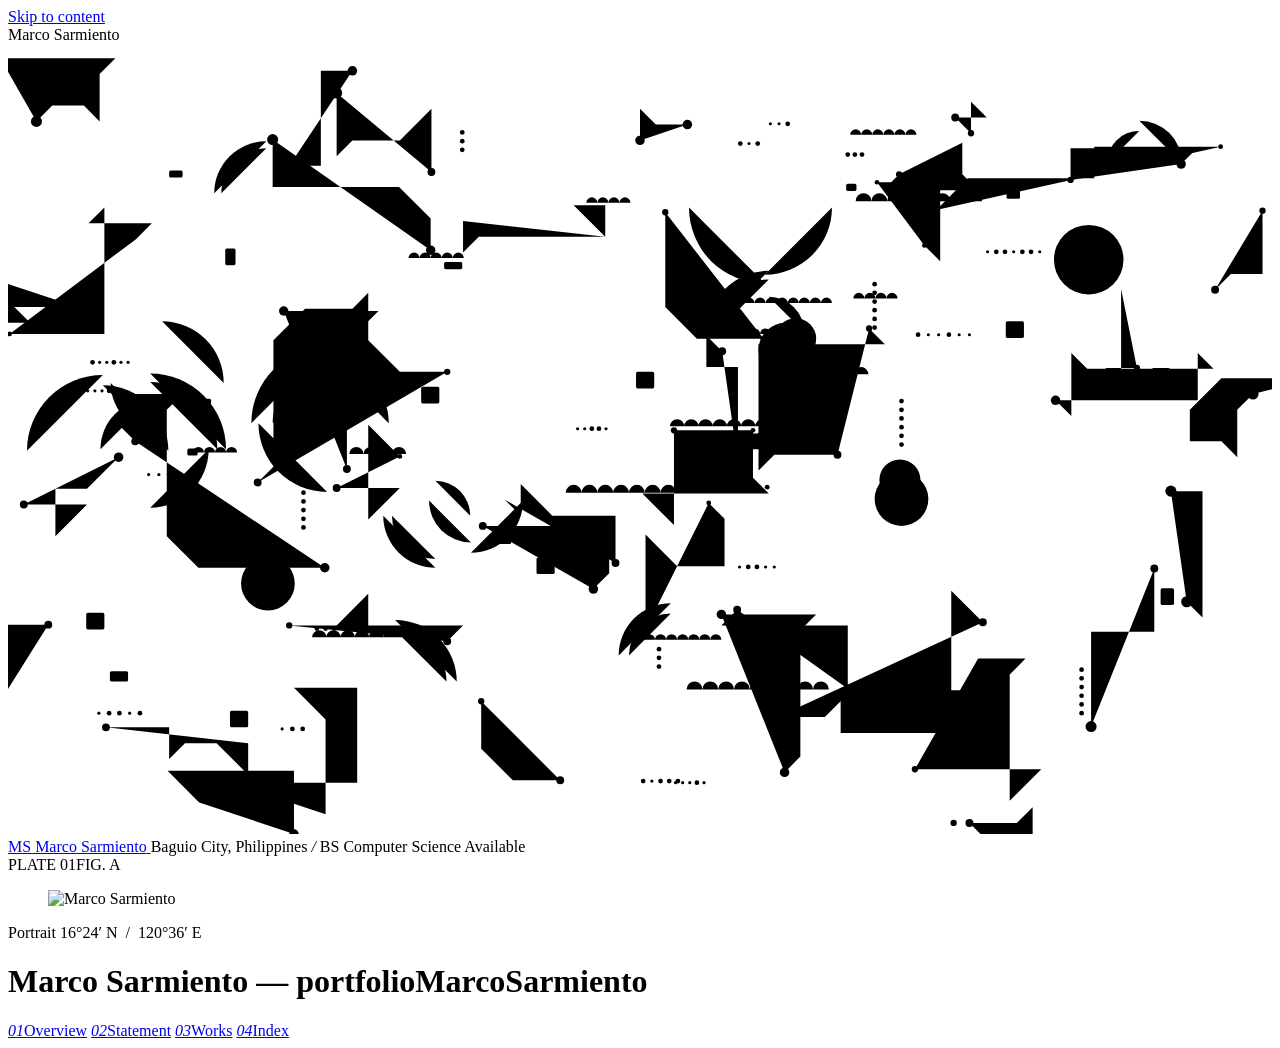
==== index.html @ cab6c567 "Add files via upload" ====
<!doctype html>
<html lang="en" class="no-js">
<head>
  <meta charset="utf-8">
  <meta name="viewport" content="width=device-width, initial-scale=1">
  <meta name="theme-color" content="#07080a">
  <meta name="description" content="Marco Sarmiento — first-year BS Computer Science student at the University of the Cordilleras, Baguio City, Philippines.">
  <title>Marco Sarmiento</title>
  <link rel="icon" href="images/mark.webp" type="image/webp">
  <link rel="preconnect" href="https://fonts.googleapis.com">
  <link rel="preconnect" href="https://fonts.gstatic.com" crossorigin>
  <link href="https://fonts.googleapis.com/css2?family=Archivo:wght@400;500;600;700&family=JetBrains+Mono:wght@400;500&display=swap" rel="stylesheet">
  <link rel="stylesheet" href="css/style.css">
  <script src="js/main.js" defer></script>
</head>
<body>
  <a class="skip" href="#main">Skip to content</a>
  <div class="curtain" aria-hidden="true"><span>Marco Sarmiento</span></div>
  <div class="board" aria-hidden="true">
    <div class="board-layer">
<svg class="board-svg" viewBox="0 0 1600 1000" preserveAspectRatio="xMidYMid slice" aria-hidden="true" focusable="false"><g class="b-far"><path class="t o3" style="--i:1" pathLength="1000" d="M88 333L8 333L-12 353L-12 313L28 353L-32 353L-32 293"/><path class="t o3" style="--i:4" pathLength="1000" d="M161 503L141 483L141 443L221 443L201 463L201 623L241 663L401 663"/><path class="t o2" style="--i:7" pathLength="1000" d="M436 34L396 34L396 154L356 154"/><path class="t o2" style="--i:10" pathLength="1000" d="M242 960L202 920L362 920L362 1000"/><path class="t o2" style="--i:12" pathLength="1000" d="M536 162L536 82L496 122L436 122L416 142L416 62"/><path class="t o3" style="--i:15" pathLength="1000" d="M629 577L649 597L649 557L689 597L769 597L769 657"/><path class="t o2" style="--i:17" pathLength="1000" d="M756 244L716 204L756 204L756 244L596 244L576 264L576 224"/><path class="t o2" style="--i:18" pathLength="1000" d="M972 393L952 373L872 373L832 333L832 213"/><path class="t o3" style="--i:21" pathLength="1000" d="M969 473L969 513L929 513"/><path class="t o3" style="--i:24" pathLength="1000" d="M1175 210L1215 170L1375 170L1375 130L1535 130"/><path class="t o2" style="--i:27" pathLength="1000" d="M1234 732L1194 692L1194 852L1214 872L1054 872L1054 832L1034 852L974 852"/><path class="t o3" style="--i:30" pathLength="1000" d="M1217 986L1257 1026L1297 1026L1297 966L1277 986L1197 986"/><path class="t o2" style="--i:33" pathLength="1000" d="M1409 310L1409 430L1389 410L1429 410"/><path class="t o2" style="--i:35" pathLength="1000" d="M1492 706L1512 726L1512 566L1472 566"/><path class="t o1" style="--i:38" pathLength="1000" d="M1264 276L1384 276"/><path class="t o1" style="--i:39" pathLength="1000" d="M1264 284L1384 284"/><path class="t o3" style="--i:40" pathLength="1000" d="M1264 292L1384 292"/><path class="t o2" style="--i:41" pathLength="1000" d="M1264 300L1384 300"/><path class="t o4" style="--i:42" pathLength="1000" d="M1264 308L1384 308"/><path class="t o1" style="--i:43" pathLength="1000" d="M1264 316L1384 316"/><path class="t o2" style="--i:44" pathLength="1000" d="M827 661L947 661"/><path class="t o2" style="--i:45" pathLength="1000" d="M827 668L947 668"/><path class="t o2" style="--i:46" pathLength="1000" d="M827 675L947 675"/><path class="t o1" style="--i:47" pathLength="1000" d="M827 682L947 682"/><path class="t o2" style="--i:48" pathLength="1000" d="M827 689L947 689"/><path class="t o1" style="--i:49" pathLength="1000" d="M314 620L434 620"/><path class="t o3" style="--i:50" pathLength="1000" d="M314 627L434 627"/><path class="t o1" style="--i:51" pathLength="1000" d="M314 634L434 634"/><path class="t o2" style="--i:52" pathLength="1000" d="M314 641L434 641"/><path class="t o3" style="--i:53" pathLength="1000" d="M314 648L434 648"/><path class="t o1" style="--i:54" pathLength="1000" d="M314 655L434 655"/><path class="t o1" style="--i:55" pathLength="1000" d="M513 117L513 357"/><path class="t o3" style="--i:56" pathLength="1000" d="M519 117L519 357"/><path class="t o2" style="--i:57" pathLength="1000" d="M525 117L525 357"/><path class="t o3" style="--i:58" pathLength="1000" d="M531 117L531 357"/><path class="t o3" style="--i:59" pathLength="1000" d="M537 117L537 357"/><path class="t o3" style="--i:60" pathLength="1000" d="M1324 370L1404 370"/><path class="t o1" style="--i:61" pathLength="1000" d="M1324 377L1404 377"/><path class="t o3" style="--i:62" pathLength="1000" d="M1324 384L1404 384"/><path class="t o3" style="--i:63" pathLength="1000" d="M1324 391L1404 391"/><path class="t o3" style="--i:64" pathLength="1000" d="M939 184L939 264"/><path class="t o3" style="--i:65" pathLength="1000" d="M947 184L947 264"/><path class="t o1" style="--i:66" pathLength="1000" d="M955 184L955 264"/><path class="t o1" style="--i:67" pathLength="1000" d="M963 184L963 264"/><path class="t o4" style="--i:68" pathLength="1000" d="M1313 666L1433 666"/><path class="t o4" style="--i:69" pathLength="1000" d="M1313 672L1433 672"/><path class="t o1" style="--i:70" pathLength="1000" d="M1313 678L1433 678"/><path class="t o4" style="--i:71" pathLength="1000" d="M1313 684L1433 684"/><path class="t o2" style="--i:72" pathLength="1000" d="M706 568a10 10 0 0 1 20 0M726 568a10 10 0 0 1 20 0M746 568a10 10 0 0 1 20 0M766 568a10 10 0 0 1 20 0M786 568a10 10 0 0 1 20 0M806 568a10 10 0 0 1 20 0M826 568a10 10 0 0 1 20 0M846 568a10 10 0 0 1 20 0"/><path class="t o4" style="--i:73" pathLength="1000" d="M1073 199a10 10 0 0 1 20 0M1093 199a10 10 0 0 1 20 0M1113 199a10 10 0 0 1 20 0M1133 199a10 10 0 0 1 20 0M1153 199a10 10 0 0 1 20 0M1173 199a10 10 0 0 1 20 0M1193 199a10 10 0 0 1 20 0M1213 199a10 10 0 0 1 20 0"/><path class="t o3" style="--i:74" pathLength="1000" d="M1066 115a7 7 0 0 1 14 0M1080 115a7 7 0 0 1 14 0M1094 115a7 7 0 0 1 14 0M1108 115a7 7 0 0 1 14 0M1122 115a7 7 0 0 1 14 0M1136 115a7 7 0 0 1 14 0"/><path class="t o4" style="--i:75" pathLength="1000" d="M1070 322a7 7 0 0 1 14 0M1084 322a7 7 0 0 1 14 0M1098 322a7 7 0 0 1 14 0M1112 322a7 7 0 0 1 14 0"/><path class="t o2" style="--i:76" pathLength="1000" d="M507 271a7 7 0 0 1 14 0M521 271a7 7 0 0 1 14 0M535 271a7 7 0 0 1 14 0M549 271a7 7 0 0 1 14 0M563 271a7 7 0 0 1 14 0"/><path class="t o3" style="--i:77" pathLength="1000" d="M24 515A96 96 0 0 1 120 419"/><path class="t o4" style="--i:78" pathLength="1000" d="M203 515A83 83 0 0 0 120 432"/><path class="t o3" style="--i:79" pathLength="1000" d="M652 578A66 66 0 0 1 586 644"/><path class="t o3" style="--i:80" pathLength="1000" d="M533 578A53 53 0 0 0 586 631"/><path class="t o2" style="--i:81" pathLength="1000" d="M273 429A78 78 0 0 0 195 351"/><path class="t o1" style="--i:82" pathLength="1000" d="M130 429A65 65 0 0 0 195 494"/><path class="t o3" style="--i:83" pathLength="1000" d="M568 807A78 78 0 0 0 490 729"/><path class="t o2" style="--i:84" pathLength="1000" d="M555 807A65 65 0 0 0 490 742"/><rect class="p o2" style="--i:85" x="204" y="160" width="17" height="9" rx="2"/><rect class="p o2" style="--i:86" x="129" y="794" width="23" height="13" rx="2"/><rect class="p o4" style="--i:87" x="281" y="844" width="23" height="21" rx="2"/><rect class="p o3" style="--i:88" x="1448" y="410" width="23" height="13" rx="2"/><rect class="p o3" style="--i:89" x="552" y="276" width="23" height="9" rx="2"/><rect class="p o3" style="--i:90" x="240" y="449" width="17" height="13" rx="2"/><rect class="p o2" style="--i:91" x="227" y="512" width="13" height="9" rx="2"/><circle class="dt o2" style="--i:2" cx="88" cy="333" r="4"/><circle class="dt o4" style="--i:3" cx="-32" cy="293" r="4"/><circle class="v o2" style="--i:5" cx="161" cy="503" r="5"/><circle class="v o2" style="--i:6" cx="401" cy="663" r="6"/><circle class="v o4" style="--i:8" cx="436" cy="34" r="6"/><circle class="dt o3" style="--i:9" cx="356" cy="154" r="3"/><circle class="v o4" style="--i:11" cx="362" cy="1000" r="6"/><circle class="v o3" style="--i:13" cx="536" cy="162" r="5"/><circle class="v o4" style="--i:14" cx="416" cy="62" r="7"/><circle class="v o4" style="--i:16" cx="769" cy="657" r="5"/><circle class="v o4" style="--i:19" cx="972" cy="393" r="7"/><circle class="dt o3" style="--i:20" cx="832" cy="213" r="4"/><circle class="v o2" style="--i:22" cx="969" cy="473" r="5"/><circle class="v o3" style="--i:23" cx="929" cy="513" r="6"/><circle class="dt o4" style="--i:25" cx="1175" cy="210" r="3"/><circle class="dt o4" style="--i:26" cx="1535" cy="130" r="3"/><circle class="v o4" style="--i:28" cx="1234" cy="732" r="5"/><circle class="v o4" style="--i:29" cx="974" cy="852" r="5"/><circle class="v o4" style="--i:31" cx="1217" cy="986" r="5"/><circle class="dt o3" style="--i:32" cx="1197" cy="986" r="4"/><circle class="dt o3" style="--i:34" cx="1429" cy="410" r="4"/><circle class="v o2" style="--i:36" cx="1492" cy="706" r="7"/><circle class="v o4" style="--i:37" cx="1472" cy="566" r="7"/><circle class="v o3" style="--i:92" cx="329" cy="683" r="34"/><circle class="v o4" style="--i:94" cx="1368" cy="273" r="44"/><circle class="dt o4" style="--i:96" cx="721" cy="487" r="2"/><circle class="dt o4" style="--i:97" cx="730" cy="487" r="2"/><circle class="dt o4" style="--i:98" cx="739" cy="487" r="3"/><circle class="dt o2" style="--i:99" cx="748" cy="487" r="3"/><circle class="dt o2" style="--i:100" cx="757" cy="487" r="2"/><circle class="dt o1" style="--i:101" cx="1152" cy="368" r="3"/><circle class="dt o4" style="--i:102" cx="1165" cy="368" r="2"/><circle class="dt o3" style="--i:103" cx="1178" cy="368" r="2"/><circle class="dt o2" style="--i:104" cx="1191" cy="368" r="3"/><circle class="dt o4" style="--i:105" cx="1204" cy="368" r="2"/><circle class="dt o2" style="--i:106" cx="1217" cy="368" r="2"/><circle class="dt o2" style="--i:107" cx="845" cy="935" r="2"/><circle class="dt o2" style="--i:108" cx="854" cy="935" r="2"/><circle class="dt o2" style="--i:109" cx="863" cy="935" r="2"/><circle class="dt o2" style="--i:110" cx="872" cy="935" r="3"/><circle class="dt o1" style="--i:111" cx="881" cy="935" r="2"/><circle class="dt o4" style="--i:112" cx="391" cy="740" r="3"/><circle class="dt o1" style="--i:113" cx="402" cy="740" r="3"/><circle class="dt o4" style="--i:114" cx="413" cy="740" r="3"/><circle class="dt o2" style="--i:115" cx="424" cy="740" r="2"/><circle class="dt o2" style="--i:116" cx="435" cy="740" r="3"/><circle class="dt o1" style="--i:117" cx="926" cy="662" r="2"/><circle class="dt o4" style="--i:118" cx="937" cy="662" r="3"/><circle class="dt o4" style="--i:119" cx="948" cy="662" r="3"/><circle class="dt o4" style="--i:120" cx="959" cy="662" r="2"/><circle class="dt o3" style="--i:121" cx="970" cy="662" r="2"/><circle class="dt o2" style="--i:122" cx="927" cy="126" r="3"/><circle class="dt o2" style="--i:123" cx="938" cy="126" r="2"/><circle class="dt o1" style="--i:124" cx="949" cy="126" r="3"/><circle class="dt o3" style="--i:125" cx="1131" cy="452" r="3"/><circle class="dt o3" style="--i:126" cx="1131" cy="463" r="3"/><circle class="dt o3" style="--i:127" cx="1131" cy="474" r="3"/><circle class="dt o3" style="--i:128" cx="1131" cy="485" r="3"/><circle class="dt o3" style="--i:129" cx="1131" cy="496" r="3"/><circle class="dt o3" style="--i:130" cx="1131" cy="507" r="3"/><circle class="dt o3" style="--i:131" cx="1359" cy="792" r="3"/><circle class="dt o3" style="--i:132" cx="1359" cy="803" r="3"/><circle class="dt o3" style="--i:133" cx="1359" cy="814" r="3"/><circle class="dt o3" style="--i:134" cx="1359" cy="825" r="3"/><circle class="dt o3" style="--i:135" cx="1359" cy="836" r="3"/><circle class="dt o3" style="--i:136" cx="1359" cy="847" r="3"/></g><g class="b-near"><path class="t o4" style="--i:1" pathLength="1000" d="M36 98L56 78L96 78L116 98L116 38L136 18L-24 18L-44 -2L-44 -42"/><path class="t o3" style="--i:4" pathLength="1000" d="M162 247L182 227L102 227L122 207L122 367L2 367"/><path class="t o4" style="--i:6" pathLength="1000" d="M140 523L100 563L60 563L60 623L100 583L20 583"/><path class="t o3" style="--i:9" pathLength="1000" d="M51 735L-9 735L-49 775L-49 895"/><path class="t o1" style="--i:12" pathLength="1000" d="M124 865L204 865L204 905L224 885L264 885L304 925L304 885"/><path class="t o2" style="--i:17" pathLength="1000" d="M316 555L336 535L336 375L376 335L436 335L456 315L456 375L496 415L556 415"/><path class="t o2" style="--i:20" pathLength="1000" d="M335 633L315 653L315 613L235 613"/><path class="t o3" style="--i:23" pathLength="1000" d="M402 975L402 855L362 815L442 815L442 935L282 935"/><path class="t o3" style="--i:34" pathLength="1000" d="M599 832L599 892L639 932L699 932"/><path class="t o4" style="--i:37" pathLength="1000" d="M860 102L820 102L800 82L800 122"/><path class="t o3" style="--i:40" pathLength="1000" d="M904 389L884 369L884 409L924 409L924 529"/><path class="t o1" style="--i:43" pathLength="1000" d="M887 581L907 601L907 661L847 661L807 621L807 741"/><path class="t o1" style="--i:46" pathLength="1000" d="M741 690L761 670L761 610L601 610"/><path class="t o2" style="--i:49" pathLength="1000" d="M1128 165L1108 185L1228 185L1208 165L1208 125"/><path class="t o3" style="--i:51" pathLength="1000" d="M1090 360L1110 380L950 380L950 540L970 520L1050 520"/><path class="t o2" style="--i:54" pathLength="1000" d="M943 489L943 549L963 569L803 569L843 609L843 489"/><path class="t o2" style="--i:57" pathLength="1000" d="M923 716L903 736L1063 736L1063 816"/><path class="t o3" style="--i:60" pathLength="1000" d="M983 922L1003 902L1003 742L1023 722L903 722"/><path class="t o3" style="--i:63" pathLength="1000" d="M1219 113L1219 73L1239 93L1199 93"/><path class="t o2" style="--i:69" pathLength="1000" d="M1326 451L1346 471L1346 391L1366 411L1526 411L1506 391L1506 451L1546 451"/><path class="t o3" style="--i:72" pathLength="1000" d="M1228 778L1288 778L1268 798L1268 958L1308 918L1148 918"/><path class="t o3" style="--i:74" pathLength="1000" d="M1225 858L1225 818L1165 818"/><path class="t o1" style="--i:77" pathLength="1000" d="M1485 152L1505 132L1345 132L1345 172"/><path class="t o3" style="--i:80" pathLength="1000" d="M1528 311L1548 291L1588 291L1588 211"/><path class="t o2" style="--i:83" pathLength="1000" d="M1576 443L1556 463L1556 523L1536 503L1496 503L1496 463L1536 423L1656 423"/><path class="t o2" style="--i:90" pathLength="1000" d="M237 142L477 142"/><path class="t o2" style="--i:91" pathLength="1000" d="M237 148L477 148"/><path class="t o4" style="--i:92" pathLength="1000" d="M794 172L794 252"/><path class="t o4" style="--i:93" pathLength="1000" d="M801 172L801 252"/><path class="t o1" style="--i:94" pathLength="1000" d="M808 172L808 252"/><path class="t o1" style="--i:95" pathLength="1000" d="M815 172L815 252"/><path class="t o3" style="--i:96" pathLength="1000" d="M822 172L822 252"/><path class="t o2" style="--i:97" pathLength="1000" d="M684 424L684 604"/><path class="t o2" style="--i:98" pathLength="1000" d="M692 424L692 604"/><path class="t o2" style="--i:99" pathLength="1000" d="M700 424L700 604"/><path class="t o1" style="--i:100" pathLength="1000" d="M351 617L431 617"/><path class="t o3" style="--i:102" pathLength="1000" d="M351 629L431 629"/><path class="t o4" style="--i:103" pathLength="1000" d="M550 250L730 250"/><path class="t o1" style="--i:104" pathLength="1000" d="M550 258L730 258"/><path class="t o2" style="--i:107" pathLength="1000" d="M550 282L730 282"/><path class="t o3" style="--i:108" pathLength="1000" d="M550 290L730 290"/><path class="t o1" style="--i:111" pathLength="1000" d="M1130 569L1130 809"/><path class="t o4" style="--i:112" pathLength="1000" d="M1136 569L1136 809"/><path class="t o1" style="--i:113" pathLength="1000" d="M1142 569L1142 809"/><path class="t o4" style="--i:115" pathLength="1000" d="M1152 135L1152 315"/><path class="t o3" style="--i:116" pathLength="1000" d="M1159 135L1159 315"/><path class="t o3" style="--i:118" pathLength="1000" d="M1173 135L1173 315"/><path class="t o4" style="--i:120" pathLength="1000" d="M1187 135L1187 315"/><path class="t o4" style="--i:121" pathLength="1000" d="M985 107L1065 107"/><path class="t o1" style="--i:122" pathLength="1000" d="M985 114L1065 114"/><path class="t o1" style="--i:123" pathLength="1000" d="M985 121L1065 121"/><path class="t o1" style="--i:124" pathLength="1000" d="M103 764L223 764"/><path class="t o2" style="--i:125" pathLength="1000" d="M103 770L223 770"/><path class="t o3" style="--i:128" pathLength="1000" d="M103 788L223 788"/><path class="t o4" style="--i:129" pathLength="1000" d="M103 794L223 794"/><path class="t o2" style="--i:130" pathLength="1000" d="M600 599L600 839"/><path class="t o4" style="--i:132" pathLength="1000" d="M616 599L616 839"/><path class="t o1" style="--i:133" pathLength="1000" d="M1111 559L1111 739"/><path class="t o3" style="--i:134" pathLength="1000" d="M1119 559L1119 739"/><path class="t o3" style="--i:135" pathLength="1000" d="M1127 559L1127 739"/><path class="t o1" style="--i:136" pathLength="1000" d="M1135 559L1135 739"/><path class="t o3" style="--i:137" pathLength="1000" d="M1143 559L1143 739"/><path class="t o4" style="--i:139" pathLength="1000" d="M122 797L122 977"/><path class="t o2" style="--i:140" pathLength="1000" d="M129 797L129 977"/><path class="t o1" style="--i:141" pathLength="1000" d="M136 797L136 977"/><path class="t o1" style="--i:142" pathLength="1000" d="M534 702L774 702"/><path class="t o2" style="--i:143" pathLength="1000" d="M534 708L774 708"/><path class="t o4" style="--i:145" pathLength="1000" d="M534 720L774 720"/><path class="t o2" style="--i:147" pathLength="1000" d="M234 517a7 7 0 0 1 14 0M248 517a7 7 0 0 1 14 0M262 517a7 7 0 0 1 14 0M276 517a7 7 0 0 1 14 0"/><path class="t o1" style="--i:148" pathLength="1000" d="M732 201a7 7 0 0 1 14 0M746 201a7 7 0 0 1 14 0M760 201a7 7 0 0 1 14 0M774 201a7 7 0 0 1 14 0"/><path class="t o1" style="--i:149" pathLength="1000" d="M963 418a9 9 0 0 1 18 0M981 418a9 9 0 0 1 18 0M999 418a9 9 0 0 1 18 0M1017 418a9 9 0 0 1 18 0M1035 418a9 9 0 0 1 18 0M1053 418a9 9 0 0 1 18 0M1071 418a9 9 0 0 1 18 0"/><path class="t o1" style="--i:150" pathLength="1000" d="M882 367a7 7 0 0 1 14 0M896 367a7 7 0 0 1 14 0M910 367a7 7 0 0 1 14 0M924 367a7 7 0 0 1 14 0M938 367a7 7 0 0 1 14 0M952 367a7 7 0 0 1 14 0"/><path class="t o1" style="--i:151" pathLength="1000" d="M385 751a9 9 0 0 1 18 0M403 751a9 9 0 0 1 18 0M421 751a9 9 0 0 1 18 0M439 751a9 9 0 0 1 18 0M457 751a9 9 0 0 1 18 0M475 751a9 9 0 0 1 18 0M493 751a9 9 0 0 1 18 0"/><path class="t o4" style="--i:152" pathLength="1000" d="M859 817a10 10 0 0 1 20 0M879 817a10 10 0 0 1 20 0M899 817a10 10 0 0 1 20 0M919 817a10 10 0 0 1 20 0M939 817a10 10 0 0 1 20 0M959 817a10 10 0 0 1 20 0M979 817a10 10 0 0 1 20 0M999 817a10 10 0 0 1 20 0M1019 817a10 10 0 0 1 20 0"/><path class="t o2" style="--i:153" pathLength="1000" d="M917 328a7 7 0 0 1 14 0M931 328a7 7 0 0 1 14 0M945 328a7 7 0 0 1 14 0M959 328a7 7 0 0 1 14 0M973 328a7 7 0 0 1 14 0M987 328a7 7 0 0 1 14 0M1001 328a7 7 0 0 1 14 0M1015 328a7 7 0 0 1 14 0M1029 328a7 7 0 0 1 14 0"/><path class="t o4" style="--i:154" pathLength="1000" d="M805 754a7 7 0 0 1 14 0M819 754a7 7 0 0 1 14 0M833 754a7 7 0 0 1 14 0M847 754a7 7 0 0 1 14 0M861 754a7 7 0 0 1 14 0M875 754a7 7 0 0 1 14 0M889 754a7 7 0 0 1 14 0"/><path class="t o3" style="--i:158" pathLength="1000" d="M885 365A78 78 0 0 1 963 287"/><path class="t o4" style="--i:160" pathLength="1000" d="M1019 365A56 56 0 0 1 963 421"/><path class="t o1" style="--i:161" pathLength="1000" d="M1008 365A45 45 0 0 0 963 320"/><path class="t o1" style="--i:162" pathLength="1000" d="M475 597A66 66 0 0 0 541 663"/><path class="t o4" style="--i:163" pathLength="1000" d="M486 597A55 55 0 0 0 541 652"/><path class="t o4" style="--i:165" pathLength="1000" d="M276 513A96 96 0 0 0 180 417"/><path class="t o4" style="--i:166" pathLength="1000" d="M265 513A85 85 0 0 0 180 428"/><path class="t o4" style="--i:168" pathLength="1000" d="M117 513A63 63 0 0 1 180 450"/><path class="t o3" style="--i:169" pathLength="1000" d="M261 189A66 66 0 0 1 327 123"/><path class="t o1" style="--i:170" pathLength="1000" d="M270 189A57 57 0 0 1 327 132"/><path class="t o1" style="--i:171" pathLength="1000" d="M1486 151A54 54 0 0 0 1432 97"/><path class="t o2" style="--i:173" pathLength="1000" d="M773 774A66 66 0 0 1 839 708"/><path class="t o1" style="--i:174" pathLength="1000" d="M786 774A53 53 0 0 1 839 721"/><path class="t o2" style="--i:175" pathLength="1000" d="M308 480A96 96 0 0 1 404 384"/><path class="t o4" style="--i:177" pathLength="1000" d="M482 480A78 78 0 0 0 404 402"/><path class="t o2" style="--i:178" pathLength="1000" d="M335 480A69 69 0 0 1 404 411"/><rect class="p o1" style="--i:179" x="523" y="434" width="23" height="21" rx="2"/><rect class="p o3" style="--i:180" x="1012" y="745" width="13" height="21" rx="2"/><rect class="p o3" style="--i:181" x="1459" y="689" width="17" height="21" rx="2"/><rect class="p o2" style="--i:182" x="1210" y="841" width="13" height="21" rx="2"/><rect class="p o1" style="--i:183" x="669" y="650" width="23" height="21" rx="2"/><rect class="p o2" style="--i:184" x="1264" y="175" width="17" height="21" rx="2"/><rect class="p o4" style="--i:185" x="620" y="620" width="17" height="13" rx="2"/><rect class="p o4" style="--i:186" x="940" y="493" width="23" height="13" rx="2"/><rect class="p o2" style="--i:187" x="795" y="415" width="23" height="21" rx="2"/><rect class="p o2" style="--i:188" x="1061" y="177" width="13" height="9" rx="2"/><rect class="p o4" style="--i:189" x="1263" y="351" width="23" height="21" rx="2"/><rect class="p o4" style="--i:190" x="275" y="259" width="13" height="21" rx="2"/><rect class="p o3" style="--i:191" x="99" y="720" width="23" height="21" rx="2"/><rect class="p o2" style="--i:192" x="907" y="525" width="13" height="13" rx="2"/><circle class="v o4" style="--i:3" cx="-44" cy="-42" r="5"/><circle class="dt o3" style="--i:5" cx="2" cy="367" r="3"/><circle class="v o4" style="--i:7" cx="140" cy="523" r="6"/><circle class="v o2" style="--i:8" cx="20" cy="583" r="5"/><circle class="v o4" style="--i:13" cx="124" cy="865" r="5"/><circle class="v o4" style="--i:16" cx="429" cy="538" r="5"/><circle class="v o4" style="--i:18" cx="316" cy="555" r="5"/><circle class="dt o3" style="--i:19" cx="556" cy="415" r="4"/><circle class="dt o4" style="--i:21" cx="335" cy="633" r="4"/><circle class="v o3" style="--i:22" cx="235" cy="613" r="5"/><circle class="v o4" style="--i:24" cx="282" cy="935" r="5"/><circle class="v o4" style="--i:26" cx="535" cy="261" r="6"/><circle class="v o2" style="--i:27" cx="335" cy="121" r="7"/><circle class="dt o4" style="--i:29" cx="496" cy="522" r="3"/><circle class="v o4" style="--i:30" cx="416" cy="562" r="5"/><circle class="v o4" style="--i:32" cx="556" cy="756" r="5"/><circle class="dt o4" style="--i:33" cx="356" cy="736" r="4"/><circle class="dt o4" style="--i:35" cx="599" cy="832" r="4"/><circle class="v o2" style="--i:36" cx="699" cy="932" r="5"/><circle class="v o4" style="--i:38" cx="860" cy="102" r="6"/><circle class="v o3" style="--i:39" cx="800" cy="122" r="6"/><circle class="v o4" style="--i:41" cx="904" cy="389" r="5"/><circle class="v o4" style="--i:42" cx="924" cy="529" r="7"/><circle class="dt o4" style="--i:44" cx="887" cy="581" r="3"/><circle class="v o4" style="--i:45" cx="807" cy="741" r="6"/><circle class="v o2" style="--i:47" cx="741" cy="690" r="6"/><circle class="v o3" style="--i:48" cx="601" cy="610" r="5"/><circle class="dt o4" style="--i:50" cx="1128" cy="165" r="4"/><circle class="dt o2" style="--i:52" cx="1090" cy="360" r="4"/><circle class="v o4" style="--i:53" cx="1050" cy="520" r="5"/><circle class="dt o2" style="--i:55" cx="943" cy="489" r="3"/><circle class="dt o2" style="--i:56" cx="843" cy="489" r="4"/><circle class="v o3" style="--i:58" cx="923" cy="716" r="5"/><circle class="v o3" style="--i:59" cx="1063" cy="816" r="5"/><circle class="v o4" style="--i:61" cx="983" cy="922" r="6"/><circle class="v o4" style="--i:62" cx="903" cy="722" r="6"/><circle class="dt o4" style="--i:64" cx="1219" cy="113" r="4"/><circle class="v o4" style="--i:65" cx="1199" cy="93" r="5"/><circle class="dt o4" style="--i:67" cx="1160" cy="255" r="3"/><circle class="dt o1" style="--i:68" cx="1100" cy="175" r="3"/><circle class="v o4" style="--i:70" cx="1326" cy="451" r="6"/><circle class="v o3" style="--i:71" cx="1546" cy="451" r="7"/><circle class="dt o2" style="--i:73" cx="1148" cy="918" r="4"/><circle class="v o4" style="--i:78" cx="1485" cy="152" r="6"/><circle class="dt o4" style="--i:79" cx="1345" cy="172" r="4"/><circle class="v o4" style="--i:81" cx="1528" cy="311" r="5"/><circle class="dt o4" style="--i:82" cx="1588" cy="211" r="4"/><circle class="v o2" style="--i:84" cx="1576" cy="443" r="7"/><circle class="v o2" style="--i:85" cx="1656" cy="423" r="6"/><circle class="v o4" style="--i:87" cx="1451" cy="664" r="5"/><circle class="v o3" style="--i:88" cx="1371" cy="864" r="7"/><circle class="v o3" style="--i:193" cx="984" cy="387" r="34"/><circle class="v o4" style="--i:195" cx="997" cy="373" r="26"/><circle class="v o4" style="--i:197" cx="1129" cy="552" r="26"/><circle class="v o3" style="--i:199" cx="1131" cy="576" r="34"/><circle class="dt o3" style="--i:201" cx="347" cy="867" r="2"/><circle class="dt o1" style="--i:202" cx="360" cy="867" r="3"/><circle class="dt o1" style="--i:203" cx="373" cy="867" r="3"/><circle class="dt o3" style="--i:204" cx="74" cy="439" r="2"/><circle class="dt o4" style="--i:205" cx="83" cy="439" r="3"/><circle class="dt o1" style="--i:206" cx="92" cy="439" r="2"/><circle class="dt o1" style="--i:207" cx="101" cy="439" r="2"/><circle class="dt o3" style="--i:208" cx="110" cy="439" r="2"/><circle class="dt o4" style="--i:209" cx="119" cy="439" r="2"/><circle class="dt o2" style="--i:210" cx="128" cy="439" r="3"/><circle class="dt o1" style="--i:211" cx="1240" cy="263" r="2"/><circle class="dt o2" style="--i:212" cx="1251" cy="263" r="3"/><circle class="dt o2" style="--i:213" cx="1262" cy="263" r="3"/><circle class="dt o3" style="--i:214" cx="1273" cy="263" r="2"/><circle class="dt o3" style="--i:215" cx="1284" cy="263" r="3"/><circle class="dt o2" style="--i:216" cx="1295" cy="263" r="3"/><circle class="dt o1" style="--i:217" cx="1306" cy="263" r="2"/><circle class="dt o1" style="--i:218" cx="977" cy="439" r="2"/><circle class="dt o2" style="--i:219" cx="990" cy="439" r="3"/><circle class="dt o3" style="--i:220" cx="1003" cy="439" r="2"/><circle class="dt o2" style="--i:221" cx="107" cy="403" r="3"/><circle class="dt o3" style="--i:222" cx="116" cy="403" r="2"/><circle class="dt o3" style="--i:223" cx="125" cy="403" r="2"/><circle class="dt o4" style="--i:224" cx="134" cy="403" r="3"/><circle class="dt o3" style="--i:225" cx="143" cy="403" r="2"/><circle class="dt o1" style="--i:226" cx="152" cy="403" r="2"/><circle class="dt o1" style="--i:227" cx="804" cy="933" r="3"/><circle class="dt o4" style="--i:228" cx="815" cy="933" r="2"/><circle class="dt o3" style="--i:229" cx="826" cy="933" r="3"/><circle class="dt o3" style="--i:230" cx="837" cy="933" r="3"/><circle class="dt o2" style="--i:231" cx="848" cy="933" r="3"/><circle class="dt o4" style="--i:232" cx="965" cy="101" r="2"/><circle class="dt o1" style="--i:233" cx="976" cy="101" r="2"/><circle class="dt o2" style="--i:234" cx="987" cy="101" r="3"/><circle class="dt o1" style="--i:235" cx="178" cy="545" r="2"/><circle class="dt o2" style="--i:236" cx="191" cy="545" r="2"/><circle class="dt o1" style="--i:237" cx="204" cy="545" r="3"/><circle class="dt o2" style="--i:238" cx="115" cy="847" r="2"/><circle class="dt o2" style="--i:239" cx="128" cy="847" r="3"/><circle class="dt o3" style="--i:240" cx="141" cy="847" r="3"/><circle class="dt o3" style="--i:241" cx="154" cy="847" r="2"/><circle class="dt o2" style="--i:242" cx="167" cy="847" r="3"/><circle class="dt o4" style="--i:243" cx="1063" cy="140" r="3"/><circle class="dt o4" style="--i:244" cx="1072" cy="140" r="3"/><circle class="dt o3" style="--i:245" cx="1081" cy="140" r="3"/><circle class="dt o3" style="--i:246" cx="962" cy="779" r="2"/><circle class="dt o4" style="--i:247" cx="975" cy="779" r="2"/><circle class="dt o4" style="--i:248" cx="988" cy="779" r="2"/><circle class="dt o4" style="--i:249" cx="1001" cy="779" r="2"/><circle class="dt o3" style="--i:250" cx="943" cy="561" r="3"/><circle class="dt o3" style="--i:251" cx="952" cy="561" r="2"/><circle class="dt o4" style="--i:252" cx="961" cy="561" r="3"/><circle class="dt o3" style="--i:253" cx="575" cy="112" r="3"/><circle class="dt o3" style="--i:254" cx="575" cy="123" r="3"/><circle class="dt o3" style="--i:255" cx="575" cy="134" r="3"/><circle class="dt o3" style="--i:256" cx="374" cy="568" r="3"/><circle class="dt o3" style="--i:257" cx="374" cy="579" r="3"/><circle class="dt o3" style="--i:258" cx="374" cy="590" r="3"/><circle class="dt o3" style="--i:259" cx="374" cy="601" r="3"/><circle class="dt o3" style="--i:260" cx="374" cy="612" r="3"/><circle class="dt o3" style="--i:261" cx="824" cy="766" r="3"/><circle class="dt o3" style="--i:262" cx="824" cy="777" r="3"/><circle class="dt o3" style="--i:263" cx="824" cy="788" r="3"/><circle class="dt o3" style="--i:264" cx="1097" cy="304" r="3"/><circle class="dt o3" style="--i:265" cx="1097" cy="315" r="3"/><circle class="dt o3" style="--i:266" cx="1097" cy="326" r="3"/><circle class="dt o3" style="--i:267" cx="1097" cy="337" r="3"/><circle class="dt o3" style="--i:268" cx="1097" cy="348" r="3"/><circle class="dt o3" style="--i:269" cx="1097" cy="359" r="3"/><path class="run o4" style="--i:14;--d:15s" pathLength="1000" d="M349 338L469 338L429 378L429 538"/><path class="run o3" style="--i:25;--d:15s" pathLength="1000" d="M535 261L535 221L495 181L335 181L335 121"/><path class="run o2" style="--i:28;--d:13s" pathLength="1000" d="M496 522L456 482L456 602L496 562L416 562"/><path class="run o2" style="--i:31;--d:11s" pathLength="1000" d="M556 756L576 736L456 736L456 696L416 736L356 736"/><path class="run o4" style="--i:66;--d:11s" pathLength="1000" d="M1160 255L1180 275L1180 155L1160 175L1100 175"/><path class="run o2" style="--i:86;--d:9s" pathLength="1000" d="M1451 664L1451 744L1371 744L1371 864"/><path class="run o2" style="--i:89;--d:11s" pathLength="1000" d="M237 136L477 136"/><path class="run o2" style="--i:101;--d:9s" pathLength="1000" d="M351 623L431 623"/><path class="run o4" style="--i:105;--d:13s" pathLength="1000" d="M550 266L730 266"/><path class="run o4" style="--i:106;--d:15s" pathLength="1000" d="M550 274L730 274"/><path class="run o4" style="--i:109;--d:13s" pathLength="1000" d="M1118 569L1118 809"/><path class="run o3" style="--i:110;--d:9s" pathLength="1000" d="M1124 569L1124 809"/><path class="run o2" style="--i:114;--d:11s" pathLength="1000" d="M1148 569L1148 809"/><path class="run o3" style="--i:117;--d:15s" pathLength="1000" d="M1166 135L1166 315"/><path class="run o3" style="--i:119;--d:9s" pathLength="1000" d="M1180 135L1180 315"/><path class="run o2" style="--i:126;--d:9s" pathLength="1000" d="M103 776L223 776"/><path class="run o3" style="--i:127;--d:11s" pathLength="1000" d="M103 782L223 782"/><path class="run o4" style="--i:131;--d:15s" pathLength="1000" d="M608 599L608 839"/><path class="run o3" style="--i:138;--d:13s" pathLength="1000" d="M1151 559L1151 739"/><path class="run o2" style="--i:144;--d:9s" pathLength="1000" d="M534 714L774 714"/><path class="run o4" style="--i:146;--d:13s" pathLength="1000" d="M838 484a9 9 0 0 1 18 0M856 484a9 9 0 0 1 18 0M874 484a9 9 0 0 1 18 0M892 484a9 9 0 0 1 18 0M910 484a9 9 0 0 1 18 0M928 484a9 9 0 0 1 18 0M946 484a9 9 0 0 1 18 0M964 484a9 9 0 0 1 18 0M982 484a9 9 0 0 1 18 0"/><path class="run o4" style="--i:155;--d:15s" pathLength="1000" d="M432 519a9 9 0 0 1 18 0M450 519a9 9 0 0 1 18 0M468 519a9 9 0 0 1 18 0M486 519a9 9 0 0 1 18 0"/><path class="run o4" style="--i:156;--d:9s" pathLength="1000" d="M862 207A96 96 0 0 0 958 303"/><path class="run o2" style="--i:157;--d:15s" pathLength="1000" d="M1043 207A85 85 0 0 1 958 292"/><path class="run o4" style="--i:159;--d:15s" pathLength="1000" d="M896 365A67 67 0 0 1 963 298"/><path class="run o4" style="--i:164;--d:9s" pathLength="1000" d="M585 597A44 44 0 0 0 541 553"/><path class="run o4" style="--i:167;--d:15s" pathLength="1000" d="M254 513A74 74 0 0 1 180 587"/><path class="run o3" style="--i:172;--d:9s" pathLength="1000" d="M1391 151A41 41 0 0 1 1432 110"/><path class="run o2" style="--i:176;--d:11s" pathLength="1000" d="M317 480A87 87 0 0 0 404 567"/><circle class="v blip o4" style="--i:2;--d:9s" cx="36" cy="98" r="7"/><circle class="v blip o3" style="--i:10;--d:9s" cx="51" cy="735" r="5"/><circle class="v blip o4" style="--i:11;--d:9s" cx="-49" cy="895" r="6"/><circle class="v blip o4" style="--i:15;--d:8s" cx="349" cy="338" r="6"/><circle class="v blip o4" style="--i:75;--d:7s" cx="1225" cy="858" r="5"/><circle class="v blip o2" style="--i:76;--d:9s" cx="1165" cy="818" r="6"/><circle class="v blip o4" style="--i:194;--d:6s" cx="984" cy="387" r="6"/><circle class="v blip o4" style="--i:196;--d:6s" cx="997" cy="373" r="5"/><circle class="v blip o4" style="--i:198;--d:6s" cx="1129" cy="552" r="5"/><circle class="v blip o4" style="--i:200;--d:6s" cx="1131" cy="576" r="6"/></g></svg>
    </div>
    <div class="board-sweep"></div>
  </div>
  <div class="frame">
    <header class="rail rail-top">
      <a class="brand" href="index.html">
        <span class="brand-mark" aria-hidden="true">MS</span>
        <span>Marco Sarmiento</span>
      </a>
      <span class="rail-mid">Baguio City, Philippines <i>/</i> BS Computer Science</span>
      <span class="status"><span class="status-dot" aria-hidden="true"></span>Available</span>
    </header>
    <main class="stage" id="main">
      <div class="split">
        <section class="plate" aria-label="Portrait">
          <span class="plate-marks" aria-hidden="true"><i></i><i></i><i></i><i></i></span>
          <span class="plate-plus" aria-hidden="true">PLATE 01<span>FIG. A</span></span>
          <figure class="portrait" data-cursor="Portrait">
            <picture>
              <source srcset="images/portrait.webp" type="image/webp">
              <img src="images/portrait.png" width="797" height="1240"
                   alt="Marco Sarmiento" fetchpriority="high" decoding="async">
            </picture>
          </figure>
          <span class="plate-tag" aria-hidden="true"><span></span><span class="tl">Portrait</span></span>
          <span class="plate-spec" aria-hidden="true">16&#176;24&#8242; N &nbsp;/&nbsp; 120&#176;36&#8242; E</span>
        </section>

        <div class="nameplate">
          <h1 class="name" data-split data-delay="180"><span class="sr-only">Marco Sarmiento — portfolio</span><span class="line" aria-hidden="true">Marco</span><span class="line" aria-hidden="true">Sarmiento</span></h1>
          <span class="name-rule" aria-hidden="true"></span>
        </div>
      </div>
    </main>
    <nav class="rail rail-bottom" aria-label="Sections">
      <div class="rooms">
        <a class="room-link" href="index.html" data-page="index.html" aria-current="page"><i>01</i><span class="rl-full">Overview</span></a>
        <a class="room-link" href="about.html" data-page="about.html"><i>02</i><span class="rl-full">Statement</span></a>
        <a class="room-link" href="projects.html" data-page="projects.html"><i>03</i><span class="rl-full">Works</span></a>
        <a class="room-link" href="contact.html" data-page="contact.html"><i>04</i><span class="rl-full">Index</span></a>
      </div>
    </nav>
  </div>
</body>
</html>
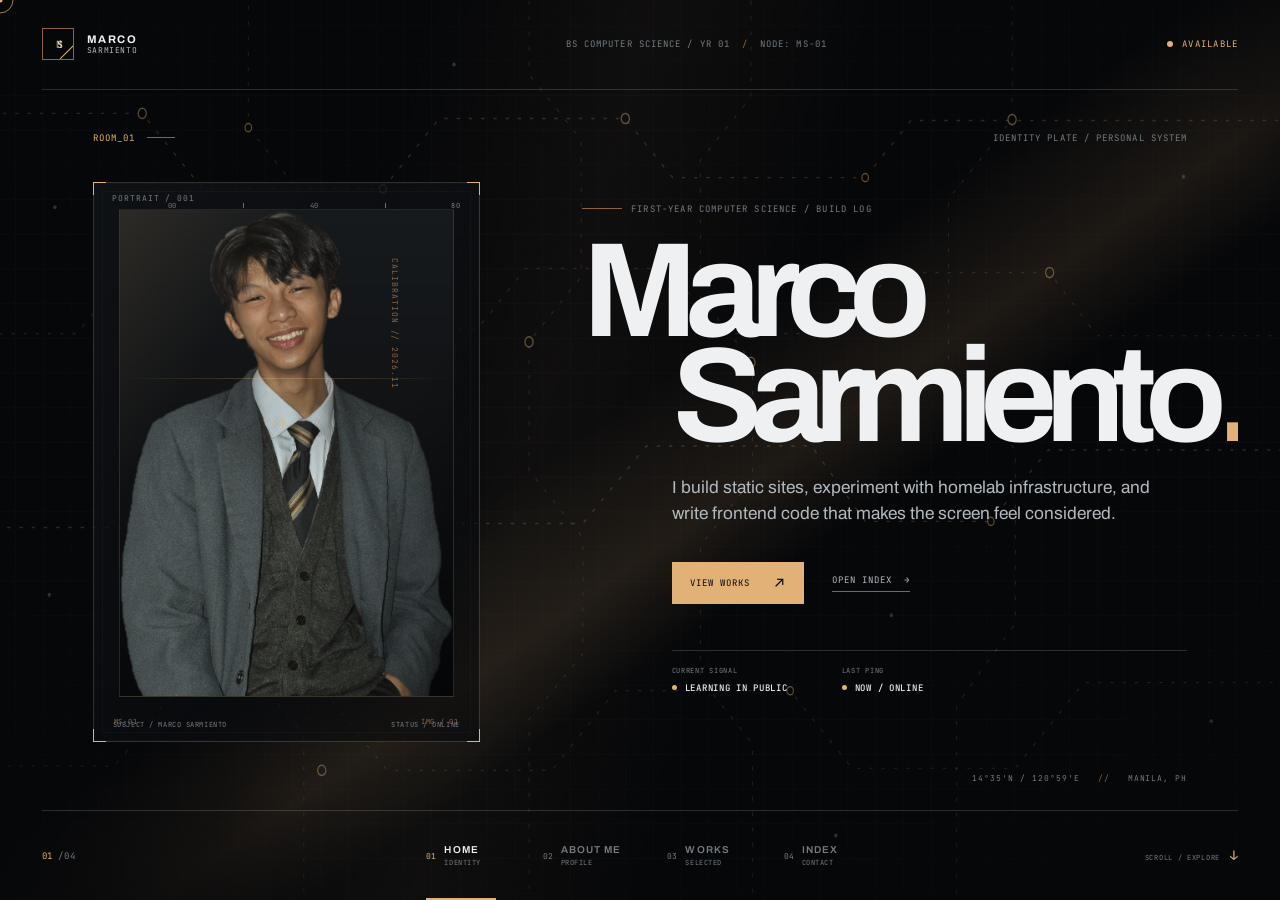
==== commit fab3f169: "Add files via upload" ====
--- a/index.html
+++ b/index.html
@@ -1,66 +1,209 @@
 <!doctype html>
-<html lang="en" class="no-js">
-<head>
-  <meta charset="utf-8">
-  <meta name="viewport" content="width=device-width, initial-scale=1">
-  <meta name="theme-color" content="#07080a">
-  <meta name="description" content="Marco Sarmiento — first-year BS Computer Science student at the University of the Cordilleras, Baguio City, Philippines.">
-  <title>Marco Sarmiento</title>
-  <link rel="icon" href="images/mark.webp" type="image/webp">
-  <link rel="preconnect" href="https://fonts.googleapis.com">
-  <link rel="preconnect" href="https://fonts.gstatic.com" crossorigin>
-  <link href="https://fonts.googleapis.com/css2?family=Archivo:wght@400;500;600;700&family=JetBrains+Mono:wght@400;500&display=swap" rel="stylesheet">
-  <link rel="stylesheet" href="css/style.css">
-  <script src="js/main.js" defer></script>
-</head>
-<body>
-  <a class="skip" href="#main">Skip to content</a>
-  <div class="curtain" aria-hidden="true"><span>Marco Sarmiento</span></div>
-  <div class="board" aria-hidden="true">
-    <div class="board-layer">
-<svg class="board-svg" viewBox="0 0 1600 1000" preserveAspectRatio="xMidYMid slice" aria-hidden="true" focusable="false"><g class="b-far"><path class="t o3" style="--i:1" pathLength="1000" d="M88 333L8 333L-12 353L-12 313L28 353L-32 353L-32 293"/><path class="t o3" style="--i:4" pathLength="1000" d="M161 503L141 483L141 443L221 443L201 463L201 623L241 663L401 663"/><path class="t o2" style="--i:7" pathLength="1000" d="M436 34L396 34L396 154L356 154"/><path class="t o2" style="--i:10" pathLength="1000" d="M242 960L202 920L362 920L362 1000"/><path class="t o2" style="--i:12" pathLength="1000" d="M536 162L536 82L496 122L436 122L416 142L416 62"/><path class="t o3" style="--i:15" pathLength="1000" d="M629 577L649 597L649 557L689 597L769 597L769 657"/><path class="t o2" style="--i:17" pathLength="1000" d="M756 244L716 204L756 204L756 244L596 244L576 264L576 224"/><path class="t o2" style="--i:18" pathLength="1000" d="M972 393L952 373L872 373L832 333L832 213"/><path class="t o3" style="--i:21" pathLength="1000" d="M969 473L969 513L929 513"/><path class="t o3" style="--i:24" pathLength="1000" d="M1175 210L1215 170L1375 170L1375 130L1535 130"/><path class="t o2" style="--i:27" pathLength="1000" d="M1234 732L1194 692L1194 852L1214 872L1054 872L1054 832L1034 852L974 852"/><path class="t o3" style="--i:30" pathLength="1000" d="M1217 986L1257 1026L1297 1026L1297 966L1277 986L1197 986"/><path class="t o2" style="--i:33" pathLength="1000" d="M1409 310L1409 430L1389 410L1429 410"/><path class="t o2" style="--i:35" pathLength="1000" d="M1492 706L1512 726L1512 566L1472 566"/><path class="t o1" style="--i:38" pathLength="1000" d="M1264 276L1384 276"/><path class="t o1" style="--i:39" pathLength="1000" d="M1264 284L1384 284"/><path class="t o3" style="--i:40" pathLength="1000" d="M1264 292L1384 292"/><path class="t o2" style="--i:41" pathLength="1000" d="M1264 300L1384 300"/><path class="t o4" style="--i:42" pathLength="1000" d="M1264 308L1384 308"/><path class="t o1" style="--i:43" pathLength="1000" d="M1264 316L1384 316"/><path class="t o2" style="--i:44" pathLength="1000" d="M827 661L947 661"/><path class="t o2" style="--i:45" pathLength="1000" d="M827 668L947 668"/><path class="t o2" style="--i:46" pathLength="1000" d="M827 675L947 675"/><path class="t o1" style="--i:47" pathLength="1000" d="M827 682L947 682"/><path class="t o2" style="--i:48" pathLength="1000" d="M827 689L947 689"/><path class="t o1" style="--i:49" pathLength="1000" d="M314 620L434 620"/><path class="t o3" style="--i:50" pathLength="1000" d="M314 627L434 627"/><path class="t o1" style="--i:51" pathLength="1000" d="M314 634L434 634"/><path class="t o2" style="--i:52" pathLength="1000" d="M314 641L434 641"/><path class="t o3" style="--i:53" pathLength="1000" d="M314 648L434 648"/><path class="t o1" style="--i:54" pathLength="1000" d="M314 655L434 655"/><path class="t o1" style="--i:55" pathLength="1000" d="M513 117L513 357"/><path class="t o3" style="--i:56" pathLength="1000" d="M519 117L519 357"/><path class="t o2" style="--i:57" pathLength="1000" d="M525 117L525 357"/><path class="t o3" style="--i:58" pathLength="1000" d="M531 117L531 357"/><path class="t o3" style="--i:59" pathLength="1000" d="M537 117L537 357"/><path class="t o3" style="--i:60" pathLength="1000" d="M1324 370L1404 370"/><path class="t o1" style="--i:61" pathLength="1000" d="M1324 377L1404 377"/><path class="t o3" style="--i:62" pathLength="1000" d="M1324 384L1404 384"/><path class="t o3" style="--i:63" pathLength="1000" d="M1324 391L1404 391"/><path class="t o3" style="--i:64" pathLength="1000" d="M939 184L939 264"/><path class="t o3" style="--i:65" pathLength="1000" d="M947 184L947 264"/><path class="t o1" style="--i:66" pathLength="1000" d="M955 184L955 264"/><path class="t o1" style="--i:67" pathLength="1000" d="M963 184L963 264"/><path class="t o4" style="--i:68" pathLength="1000" d="M1313 666L1433 666"/><path class="t o4" style="--i:69" pathLength="1000" d="M1313 672L1433 672"/><path class="t o1" style="--i:70" pathLength="1000" d="M1313 678L1433 678"/><path class="t o4" style="--i:71" pathLength="1000" d="M1313 684L1433 684"/><path class="t o2" style="--i:72" pathLength="1000" d="M706 568a10 10 0 0 1 20 0M726 568a10 10 0 0 1 20 0M746 568a10 10 0 0 1 20 0M766 568a10 10 0 0 1 20 0M786 568a10 10 0 0 1 20 0M806 568a10 10 0 0 1 20 0M826 568a10 10 0 0 1 20 0M846 568a10 10 0 0 1 20 0"/><path class="t o4" style="--i:73" pathLength="1000" d="M1073 199a10 10 0 0 1 20 0M1093 199a10 10 0 0 1 20 0M1113 199a10 10 0 0 1 20 0M1133 199a10 10 0 0 1 20 0M1153 199a10 10 0 0 1 20 0M1173 199a10 10 0 0 1 20 0M1193 199a10 10 0 0 1 20 0M1213 199a10 10 0 0 1 20 0"/><path class="t o3" style="--i:74" pathLength="1000" d="M1066 115a7 7 0 0 1 14 0M1080 115a7 7 0 0 1 14 0M1094 115a7 7 0 0 1 14 0M1108 115a7 7 0 0 1 14 0M1122 115a7 7 0 0 1 14 0M1136 115a7 7 0 0 1 14 0"/><path class="t o4" style="--i:75" pathLength="1000" d="M1070 322a7 7 0 0 1 14 0M1084 322a7 7 0 0 1 14 0M1098 322a7 7 0 0 1 14 0M1112 322a7 7 0 0 1 14 0"/><path class="t o2" style="--i:76" pathLength="1000" d="M507 271a7 7 0 0 1 14 0M521 271a7 7 0 0 1 14 0M535 271a7 7 0 0 1 14 0M549 271a7 7 0 0 1 14 0M563 271a7 7 0 0 1 14 0"/><path class="t o3" style="--i:77" pathLength="1000" d="M24 515A96 96 0 0 1 120 419"/><path class="t o4" style="--i:78" pathLength="1000" d="M203 515A83 83 0 0 0 120 432"/><path class="t o3" style="--i:79" pathLength="1000" d="M652 578A66 66 0 0 1 586 644"/><path class="t o3" style="--i:80" pathLength="1000" d="M533 578A53 53 0 0 0 586 631"/><path class="t o2" style="--i:81" pathLength="1000" d="M273 429A78 78 0 0 0 195 351"/><path class="t o1" style="--i:82" pathLength="1000" d="M130 429A65 65 0 0 0 195 494"/><path class="t o3" style="--i:83" pathLength="1000" d="M568 807A78 78 0 0 0 490 729"/><path class="t o2" style="--i:84" pathLength="1000" d="M555 807A65 65 0 0 0 490 742"/><rect class="p o2" style="--i:85" x="204" y="160" width="17" height="9" rx="2"/><rect class="p o2" style="--i:86" x="129" y="794" width="23" height="13" rx="2"/><rect class="p o4" style="--i:87" x="281" y="844" width="23" height="21" rx="2"/><rect class="p o3" style="--i:88" x="1448" y="410" width="23" height="13" rx="2"/><rect class="p o3" style="--i:89" x="552" y="276" width="23" height="9" rx="2"/><rect class="p o3" style="--i:90" x="240" y="449" width="17" height="13" rx="2"/><rect class="p o2" style="--i:91" x="227" y="512" width="13" height="9" rx="2"/><circle class="dt o2" style="--i:2" cx="88" cy="333" r="4"/><circle class="dt o4" style="--i:3" cx="-32" cy="293" r="4"/><circle class="v o2" style="--i:5" cx="161" cy="503" r="5"/><circle class="v o2" style="--i:6" cx="401" cy="663" r="6"/><circle class="v o4" style="--i:8" cx="436" cy="34" r="6"/><circle class="dt o3" style="--i:9" cx="356" cy="154" r="3"/><circle class="v o4" style="--i:11" cx="362" cy="1000" r="6"/><circle class="v o3" style="--i:13" cx="536" cy="162" r="5"/><circle class="v o4" style="--i:14" cx="416" cy="62" r="7"/><circle class="v o4" style="--i:16" cx="769" cy="657" r="5"/><circle class="v o4" style="--i:19" cx="972" cy="393" r="7"/><circle class="dt o3" style="--i:20" cx="832" cy="213" r="4"/><circle class="v o2" style="--i:22" cx="969" cy="473" r="5"/><circle class="v o3" style="--i:23" cx="929" cy="513" r="6"/><circle class="dt o4" style="--i:25" cx="1175" cy="210" r="3"/><circle class="dt o4" style="--i:26" cx="1535" cy="130" r="3"/><circle class="v o4" style="--i:28" cx="1234" cy="732" r="5"/><circle class="v o4" style="--i:29" cx="974" cy="852" r="5"/><circle class="v o4" style="--i:31" cx="1217" cy="986" r="5"/><circle class="dt o3" style="--i:32" cx="1197" cy="986" r="4"/><circle class="dt o3" style="--i:34" cx="1429" cy="410" r="4"/><circle class="v o2" style="--i:36" cx="1492" cy="706" r="7"/><circle class="v o4" style="--i:37" cx="1472" cy="566" r="7"/><circle class="v o3" style="--i:92" cx="329" cy="683" r="34"/><circle class="v o4" style="--i:94" cx="1368" cy="273" r="44"/><circle class="dt o4" style="--i:96" cx="721" cy="487" r="2"/><circle class="dt o4" style="--i:97" cx="730" cy="487" r="2"/><circle class="dt o4" style="--i:98" cx="739" cy="487" r="3"/><circle class="dt o2" style="--i:99" cx="748" cy="487" r="3"/><circle class="dt o2" style="--i:100" cx="757" cy="487" r="2"/><circle class="dt o1" style="--i:101" cx="1152" cy="368" r="3"/><circle class="dt o4" style="--i:102" cx="1165" cy="368" r="2"/><circle class="dt o3" style="--i:103" cx="1178" cy="368" r="2"/><circle class="dt o2" style="--i:104" cx="1191" cy="368" r="3"/><circle class="dt o4" style="--i:105" cx="1204" cy="368" r="2"/><circle class="dt o2" style="--i:106" cx="1217" cy="368" r="2"/><circle class="dt o2" style="--i:107" cx="845" cy="935" r="2"/><circle class="dt o2" style="--i:108" cx="854" cy="935" r="2"/><circle class="dt o2" style="--i:109" cx="863" cy="935" r="2"/><circle class="dt o2" style="--i:110" cx="872" cy="935" r="3"/><circle class="dt o1" style="--i:111" cx="881" cy="935" r="2"/><circle class="dt o4" style="--i:112" cx="391" cy="740" r="3"/><circle class="dt o1" style="--i:113" cx="402" cy="740" r="3"/><circle class="dt o4" style="--i:114" cx="413" cy="740" r="3"/><circle class="dt o2" style="--i:115" cx="424" cy="740" r="2"/><circle class="dt o2" style="--i:116" cx="435" cy="740" r="3"/><circle class="dt o1" style="--i:117" cx="926" cy="662" r="2"/><circle class="dt o4" style="--i:118" cx="937" cy="662" r="3"/><circle class="dt o4" style="--i:119" cx="948" cy="662" r="3"/><circle class="dt o4" style="--i:120" cx="959" cy="662" r="2"/><circle class="dt o3" style="--i:121" cx="970" cy="662" r="2"/><circle class="dt o2" style="--i:122" cx="927" cy="126" r="3"/><circle class="dt o2" style="--i:123" cx="938" cy="126" r="2"/><circle class="dt o1" style="--i:124" cx="949" cy="126" r="3"/><circle class="dt o3" style="--i:125" cx="1131" cy="452" r="3"/><circle class="dt o3" style="--i:126" cx="1131" cy="463" r="3"/><circle class="dt o3" style="--i:127" cx="1131" cy="474" r="3"/><circle class="dt o3" style="--i:128" cx="1131" cy="485" r="3"/><circle class="dt o3" style="--i:129" cx="1131" cy="496" r="3"/><circle class="dt o3" style="--i:130" cx="1131" cy="507" r="3"/><circle class="dt o3" style="--i:131" cx="1359" cy="792" r="3"/><circle class="dt o3" style="--i:132" cx="1359" cy="803" r="3"/><circle class="dt o3" style="--i:133" cx="1359" cy="814" r="3"/><circle class="dt o3" style="--i:134" cx="1359" cy="825" r="3"/><circle class="dt o3" style="--i:135" cx="1359" cy="836" r="3"/><circle class="dt o3" style="--i:136" cx="1359" cy="847" r="3"/></g><g class="b-near"><path class="t o4" style="--i:1" pathLength="1000" d="M36 98L56 78L96 78L116 98L116 38L136 18L-24 18L-44 -2L-44 -42"/><path class="t o3" style="--i:4" pathLength="1000" d="M162 247L182 227L102 227L122 207L122 367L2 367"/><path class="t o4" style="--i:6" pathLength="1000" d="M140 523L100 563L60 563L60 623L100 583L20 583"/><path class="t o3" style="--i:9" pathLength="1000" d="M51 735L-9 735L-49 775L-49 895"/><path class="t o1" style="--i:12" pathLength="1000" d="M124 865L204 865L204 905L224 885L264 885L304 925L304 885"/><path class="t o2" style="--i:17" pathLength="1000" d="M316 555L336 535L336 375L376 335L436 335L456 315L456 375L496 415L556 415"/><path class="t o2" style="--i:20" pathLength="1000" d="M335 633L315 653L315 613L235 613"/><path class="t o3" style="--i:23" pathLength="1000" d="M402 975L402 855L362 815L442 815L442 935L282 935"/><path class="t o3" style="--i:34" pathLength="1000" d="M599 832L599 892L639 932L699 932"/><path class="t o4" style="--i:37" pathLength="1000" d="M860 102L820 102L800 82L800 122"/><path class="t o3" style="--i:40" pathLength="1000" d="M904 389L884 369L884 409L924 409L924 529"/><path class="t o1" style="--i:43" pathLength="1000" d="M887 581L907 601L907 661L847 661L807 621L807 741"/><path class="t o1" style="--i:46" pathLength="1000" d="M741 690L761 670L761 610L601 610"/><path class="t o2" style="--i:49" pathLength="1000" d="M1128 165L1108 185L1228 185L1208 165L1208 125"/><path class="t o3" style="--i:51" pathLength="1000" d="M1090 360L1110 380L950 380L950 540L970 520L1050 520"/><path class="t o2" style="--i:54" pathLength="1000" d="M943 489L943 549L963 569L803 569L843 609L843 489"/><path class="t o2" style="--i:57" pathLength="1000" d="M923 716L903 736L1063 736L1063 816"/><path class="t o3" style="--i:60" pathLength="1000" d="M983 922L1003 902L1003 742L1023 722L903 722"/><path class="t o3" style="--i:63" pathLength="1000" d="M1219 113L1219 73L1239 93L1199 93"/><path class="t o2" style="--i:69" pathLength="1000" d="M1326 451L1346 471L1346 391L1366 411L1526 411L1506 391L1506 451L1546 451"/><path class="t o3" style="--i:72" pathLength="1000" d="M1228 778L1288 778L1268 798L1268 958L1308 918L1148 918"/><path class="t o3" style="--i:74" pathLength="1000" d="M1225 858L1225 818L1165 818"/><path class="t o1" style="--i:77" pathLength="1000" d="M1485 152L1505 132L1345 132L1345 172"/><path class="t o3" style="--i:80" pathLength="1000" d="M1528 311L1548 291L1588 291L1588 211"/><path class="t o2" style="--i:83" pathLength="1000" d="M1576 443L1556 463L1556 523L1536 503L1496 503L1496 463L1536 423L1656 423"/><path class="t o2" style="--i:90" pathLength="1000" d="M237 142L477 142"/><path class="t o2" style="--i:91" pathLength="1000" d="M237 148L477 148"/><path class="t o4" style="--i:92" pathLength="1000" d="M794 172L794 252"/><path class="t o4" style="--i:93" pathLength="1000" d="M801 172L801 252"/><path class="t o1" style="--i:94" pathLength="1000" d="M808 172L808 252"/><path class="t o1" style="--i:95" pathLength="1000" d="M815 172L815 252"/><path class="t o3" style="--i:96" pathLength="1000" d="M822 172L822 252"/><path class="t o2" style="--i:97" pathLength="1000" d="M684 424L684 604"/><path class="t o2" style="--i:98" pathLength="1000" d="M692 424L692 604"/><path class="t o2" style="--i:99" pathLength="1000" d="M700 424L700 604"/><path class="t o1" style="--i:100" pathLength="1000" d="M351 617L431 617"/><path class="t o3" style="--i:102" pathLength="1000" d="M351 629L431 629"/><path class="t o4" style="--i:103" pathLength="1000" d="M550 250L730 250"/><path class="t o1" style="--i:104" pathLength="1000" d="M550 258L730 258"/><path class="t o2" style="--i:107" pathLength="1000" d="M550 282L730 282"/><path class="t o3" style="--i:108" pathLength="1000" d="M550 290L730 290"/><path class="t o1" style="--i:111" pathLength="1000" d="M1130 569L1130 809"/><path class="t o4" style="--i:112" pathLength="1000" d="M1136 569L1136 809"/><path class="t o1" style="--i:113" pathLength="1000" d="M1142 569L1142 809"/><path class="t o4" style="--i:115" pathLength="1000" d="M1152 135L1152 315"/><path class="t o3" style="--i:116" pathLength="1000" d="M1159 135L1159 315"/><path class="t o3" style="--i:118" pathLength="1000" d="M1173 135L1173 315"/><path class="t o4" style="--i:120" pathLength="1000" d="M1187 135L1187 315"/><path class="t o4" style="--i:121" pathLength="1000" d="M985 107L1065 107"/><path class="t o1" style="--i:122" pathLength="1000" d="M985 114L1065 114"/><path class="t o1" style="--i:123" pathLength="1000" d="M985 121L1065 121"/><path class="t o1" style="--i:124" pathLength="1000" d="M103 764L223 764"/><path class="t o2" style="--i:125" pathLength="1000" d="M103 770L223 770"/><path class="t o3" style="--i:128" pathLength="1000" d="M103 788L223 788"/><path class="t o4" style="--i:129" pathLength="1000" d="M103 794L223 794"/><path class="t o2" style="--i:130" pathLength="1000" d="M600 599L600 839"/><path class="t o4" style="--i:132" pathLength="1000" d="M616 599L616 839"/><path class="t o1" style="--i:133" pathLength="1000" d="M1111 559L1111 739"/><path class="t o3" style="--i:134" pathLength="1000" d="M1119 559L1119 739"/><path class="t o3" style="--i:135" pathLength="1000" d="M1127 559L1127 739"/><path class="t o1" style="--i:136" pathLength="1000" d="M1135 559L1135 739"/><path class="t o3" style="--i:137" pathLength="1000" d="M1143 559L1143 739"/><path class="t o4" style="--i:139" pathLength="1000" d="M122 797L122 977"/><path class="t o2" style="--i:140" pathLength="1000" d="M129 797L129 977"/><path class="t o1" style="--i:141" pathLength="1000" d="M136 797L136 977"/><path class="t o1" style="--i:142" pathLength="1000" d="M534 702L774 702"/><path class="t o2" style="--i:143" pathLength="1000" d="M534 708L774 708"/><path class="t o4" style="--i:145" pathLength="1000" d="M534 720L774 720"/><path class="t o2" style="--i:147" pathLength="1000" d="M234 517a7 7 0 0 1 14 0M248 517a7 7 0 0 1 14 0M262 517a7 7 0 0 1 14 0M276 517a7 7 0 0 1 14 0"/><path class="t o1" style="--i:148" pathLength="1000" d="M732 201a7 7 0 0 1 14 0M746 201a7 7 0 0 1 14 0M760 201a7 7 0 0 1 14 0M774 201a7 7 0 0 1 14 0"/><path class="t o1" style="--i:149" pathLength="1000" d="M963 418a9 9 0 0 1 18 0M981 418a9 9 0 0 1 18 0M999 418a9 9 0 0 1 18 0M1017 418a9 9 0 0 1 18 0M1035 418a9 9 0 0 1 18 0M1053 418a9 9 0 0 1 18 0M1071 418a9 9 0 0 1 18 0"/><path class="t o1" style="--i:150" pathLength="1000" d="M882 367a7 7 0 0 1 14 0M896 367a7 7 0 0 1 14 0M910 367a7 7 0 0 1 14 0M924 367a7 7 0 0 1 14 0M938 367a7 7 0 0 1 14 0M952 367a7 7 0 0 1 14 0"/><path class="t o1" style="--i:151" pathLength="1000" d="M385 751a9 9 0 0 1 18 0M403 751a9 9 0 0 1 18 0M421 751a9 9 0 0 1 18 0M439 751a9 9 0 0 1 18 0M457 751a9 9 0 0 1 18 0M475 751a9 9 0 0 1 18 0M493 751a9 9 0 0 1 18 0"/><path class="t o4" style="--i:152" pathLength="1000" d="M859 817a10 10 0 0 1 20 0M879 817a10 10 0 0 1 20 0M899 817a10 10 0 0 1 20 0M919 817a10 10 0 0 1 20 0M939 817a10 10 0 0 1 20 0M959 817a10 10 0 0 1 20 0M979 817a10 10 0 0 1 20 0M999 817a10 10 0 0 1 20 0M1019 817a10 10 0 0 1 20 0"/><path class="t o2" style="--i:153" pathLength="1000" d="M917 328a7 7 0 0 1 14 0M931 328a7 7 0 0 1 14 0M945 328a7 7 0 0 1 14 0M959 328a7 7 0 0 1 14 0M973 328a7 7 0 0 1 14 0M987 328a7 7 0 0 1 14 0M1001 328a7 7 0 0 1 14 0M1015 328a7 7 0 0 1 14 0M1029 328a7 7 0 0 1 14 0"/><path class="t o4" style="--i:154" pathLength="1000" d="M805 754a7 7 0 0 1 14 0M819 754a7 7 0 0 1 14 0M833 754a7 7 0 0 1 14 0M847 754a7 7 0 0 1 14 0M861 754a7 7 0 0 1 14 0M875 754a7 7 0 0 1 14 0M889 754a7 7 0 0 1 14 0"/><path class="t o3" style="--i:158" pathLength="1000" d="M885 365A78 78 0 0 1 963 287"/><path class="t o4" style="--i:160" pathLength="1000" d="M1019 365A56 56 0 0 1 963 421"/><path class="t o1" style="--i:161" pathLength="1000" d="M1008 365A45 45 0 0 0 963 320"/><path class="t o1" style="--i:162" pathLength="1000" d="M475 597A66 66 0 0 0 541 663"/><path class="t o4" style="--i:163" pathLength="1000" d="M486 597A55 55 0 0 0 541 652"/><path class="t o4" style="--i:165" pathLength="1000" d="M276 513A96 96 0 0 0 180 417"/><path class="t o4" style="--i:166" pathLength="1000" d="M265 513A85 85 0 0 0 180 428"/><path class="t o4" style="--i:168" pathLength="1000" d="M117 513A63 63 0 0 1 180 450"/><path class="t o3" style="--i:169" pathLength="1000" d="M261 189A66 66 0 0 1 327 123"/><path class="t o1" style="--i:170" pathLength="1000" d="M270 189A57 57 0 0 1 327 132"/><path class="t o1" style="--i:171" pathLength="1000" d="M1486 151A54 54 0 0 0 1432 97"/><path class="t o2" style="--i:173" pathLength="1000" d="M773 774A66 66 0 0 1 839 708"/><path class="t o1" style="--i:174" pathLength="1000" d="M786 774A53 53 0 0 1 839 721"/><path class="t o2" style="--i:175" pathLength="1000" d="M308 480A96 96 0 0 1 404 384"/><path class="t o4" style="--i:177" pathLength="1000" d="M482 480A78 78 0 0 0 404 402"/><path class="t o2" style="--i:178" pathLength="1000" d="M335 480A69 69 0 0 1 404 411"/><rect class="p o1" style="--i:179" x="523" y="434" width="23" height="21" rx="2"/><rect class="p o3" style="--i:180" x="1012" y="745" width="13" height="21" rx="2"/><rect class="p o3" style="--i:181" x="1459" y="689" width="17" height="21" rx="2"/><rect class="p o2" style="--i:182" x="1210" y="841" width="13" height="21" rx="2"/><rect class="p o1" style="--i:183" x="669" y="650" width="23" height="21" rx="2"/><rect class="p o2" style="--i:184" x="1264" y="175" width="17" height="21" rx="2"/><rect class="p o4" style="--i:185" x="620" y="620" width="17" height="13" rx="2"/><rect class="p o4" style="--i:186" x="940" y="493" width="23" height="13" rx="2"/><rect class="p o2" style="--i:187" x="795" y="415" width="23" height="21" rx="2"/><rect class="p o2" style="--i:188" x="1061" y="177" width="13" height="9" rx="2"/><rect class="p o4" style="--i:189" x="1263" y="351" width="23" height="21" rx="2"/><rect class="p o4" style="--i:190" x="275" y="259" width="13" height="21" rx="2"/><rect class="p o3" style="--i:191" x="99" y="720" width="23" height="21" rx="2"/><rect class="p o2" style="--i:192" x="907" y="525" width="13" height="13" rx="2"/><circle class="v o4" style="--i:3" cx="-44" cy="-42" r="5"/><circle class="dt o3" style="--i:5" cx="2" cy="367" r="3"/><circle class="v o4" style="--i:7" cx="140" cy="523" r="6"/><circle class="v o2" style="--i:8" cx="20" cy="583" r="5"/><circle class="v o4" style="--i:13" cx="124" cy="865" r="5"/><circle class="v o4" style="--i:16" cx="429" cy="538" r="5"/><circle class="v o4" style="--i:18" cx="316" cy="555" r="5"/><circle class="dt o3" style="--i:19" cx="556" cy="415" r="4"/><circle class="dt o4" style="--i:21" cx="335" cy="633" r="4"/><circle class="v o3" style="--i:22" cx="235" cy="613" r="5"/><circle class="v o4" style="--i:24" cx="282" cy="935" r="5"/><circle class="v o4" style="--i:26" cx="535" cy="261" r="6"/><circle class="v o2" style="--i:27" cx="335" cy="121" r="7"/><circle class="dt o4" style="--i:29" cx="496" cy="522" r="3"/><circle class="v o4" style="--i:30" cx="416" cy="562" r="5"/><circle class="v o4" style="--i:32" cx="556" cy="756" r="5"/><circle class="dt o4" style="--i:33" cx="356" cy="736" r="4"/><circle class="dt o4" style="--i:35" cx="599" cy="832" r="4"/><circle class="v o2" style="--i:36" cx="699" cy="932" r="5"/><circle class="v o4" style="--i:38" cx="860" cy="102" r="6"/><circle class="v o3" style="--i:39" cx="800" cy="122" r="6"/><circle class="v o4" style="--i:41" cx="904" cy="389" r="5"/><circle class="v o4" style="--i:42" cx="924" cy="529" r="7"/><circle class="dt o4" style="--i:44" cx="887" cy="581" r="3"/><circle class="v o4" style="--i:45" cx="807" cy="741" r="6"/><circle class="v o2" style="--i:47" cx="741" cy="690" r="6"/><circle class="v o3" style="--i:48" cx="601" cy="610" r="5"/><circle class="dt o4" style="--i:50" cx="1128" cy="165" r="4"/><circle class="dt o2" style="--i:52" cx="1090" cy="360" r="4"/><circle class="v o4" style="--i:53" cx="1050" cy="520" r="5"/><circle class="dt o2" style="--i:55" cx="943" cy="489" r="3"/><circle class="dt o2" style="--i:56" cx="843" cy="489" r="4"/><circle class="v o3" style="--i:58" cx="923" cy="716" r="5"/><circle class="v o3" style="--i:59" cx="1063" cy="816" r="5"/><circle class="v o4" style="--i:61" cx="983" cy="922" r="6"/><circle class="v o4" style="--i:62" cx="903" cy="722" r="6"/><circle class="dt o4" style="--i:64" cx="1219" cy="113" r="4"/><circle class="v o4" style="--i:65" cx="1199" cy="93" r="5"/><circle class="dt o4" style="--i:67" cx="1160" cy="255" r="3"/><circle class="dt o1" style="--i:68" cx="1100" cy="175" r="3"/><circle class="v o4" style="--i:70" cx="1326" cy="451" r="6"/><circle class="v o3" style="--i:71" cx="1546" cy="451" r="7"/><circle class="dt o2" style="--i:73" cx="1148" cy="918" r="4"/><circle class="v o4" style="--i:78" cx="1485" cy="152" r="6"/><circle class="dt o4" style="--i:79" cx="1345" cy="172" r="4"/><circle class="v o4" style="--i:81" cx="1528" cy="311" r="5"/><circle class="dt o4" style="--i:82" cx="1588" cy="211" r="4"/><circle class="v o2" style="--i:84" cx="1576" cy="443" r="7"/><circle class="v o2" style="--i:85" cx="1656" cy="423" r="6"/><circle class="v o4" style="--i:87" cx="1451" cy="664" r="5"/><circle class="v o3" style="--i:88" cx="1371" cy="864" r="7"/><circle class="v o3" style="--i:193" cx="984" cy="387" r="34"/><circle class="v o4" style="--i:195" cx="997" cy="373" r="26"/><circle class="v o4" style="--i:197" cx="1129" cy="552" r="26"/><circle class="v o3" style="--i:199" cx="1131" cy="576" r="34"/><circle class="dt o3" style="--i:201" cx="347" cy="867" r="2"/><circle class="dt o1" style="--i:202" cx="360" cy="867" r="3"/><circle class="dt o1" style="--i:203" cx="373" cy="867" r="3"/><circle class="dt o3" style="--i:204" cx="74" cy="439" r="2"/><circle class="dt o4" style="--i:205" cx="83" cy="439" r="3"/><circle class="dt o1" style="--i:206" cx="92" cy="439" r="2"/><circle class="dt o1" style="--i:207" cx="101" cy="439" r="2"/><circle class="dt o3" style="--i:208" cx="110" cy="439" r="2"/><circle class="dt o4" style="--i:209" cx="119" cy="439" r="2"/><circle class="dt o2" style="--i:210" cx="128" cy="439" r="3"/><circle class="dt o1" style="--i:211" cx="1240" cy="263" r="2"/><circle class="dt o2" style="--i:212" cx="1251" cy="263" r="3"/><circle class="dt o2" style="--i:213" cx="1262" cy="263" r="3"/><circle class="dt o3" style="--i:214" cx="1273" cy="263" r="2"/><circle class="dt o3" style="--i:215" cx="1284" cy="263" r="3"/><circle class="dt o2" style="--i:216" cx="1295" cy="263" r="3"/><circle class="dt o1" style="--i:217" cx="1306" cy="263" r="2"/><circle class="dt o1" style="--i:218" cx="977" cy="439" r="2"/><circle class="dt o2" style="--i:219" cx="990" cy="439" r="3"/><circle class="dt o3" style="--i:220" cx="1003" cy="439" r="2"/><circle class="dt o2" style="--i:221" cx="107" cy="403" r="3"/><circle class="dt o3" style="--i:222" cx="116" cy="403" r="2"/><circle class="dt o3" style="--i:223" cx="125" cy="403" r="2"/><circle class="dt o4" style="--i:224" cx="134" cy="403" r="3"/><circle class="dt o3" style="--i:225" cx="143" cy="403" r="2"/><circle class="dt o1" style="--i:226" cx="152" cy="403" r="2"/><circle class="dt o1" style="--i:227" cx="804" cy="933" r="3"/><circle class="dt o4" style="--i:228" cx="815" cy="933" r="2"/><circle class="dt o3" style="--i:229" cx="826" cy="933" r="3"/><circle class="dt o3" style="--i:230" cx="837" cy="933" r="3"/><circle class="dt o2" style="--i:231" cx="848" cy="933" r="3"/><circle class="dt o4" style="--i:232" cx="965" cy="101" r="2"/><circle class="dt o1" style="--i:233" cx="976" cy="101" r="2"/><circle class="dt o2" style="--i:234" cx="987" cy="101" r="3"/><circle class="dt o1" style="--i:235" cx="178" cy="545" r="2"/><circle class="dt o2" style="--i:236" cx="191" cy="545" r="2"/><circle class="dt o1" style="--i:237" cx="204" cy="545" r="3"/><circle class="dt o2" style="--i:238" cx="115" cy="847" r="2"/><circle class="dt o2" style="--i:239" cx="128" cy="847" r="3"/><circle class="dt o3" style="--i:240" cx="141" cy="847" r="3"/><circle class="dt o3" style="--i:241" cx="154" cy="847" r="2"/><circle class="dt o2" style="--i:242" cx="167" cy="847" r="3"/><circle class="dt o4" style="--i:243" cx="1063" cy="140" r="3"/><circle class="dt o4" style="--i:244" cx="1072" cy="140" r="3"/><circle class="dt o3" style="--i:245" cx="1081" cy="140" r="3"/><circle class="dt o3" style="--i:246" cx="962" cy="779" r="2"/><circle class="dt o4" style="--i:247" cx="975" cy="779" r="2"/><circle class="dt o4" style="--i:248" cx="988" cy="779" r="2"/><circle class="dt o4" style="--i:249" cx="1001" cy="779" r="2"/><circle class="dt o3" style="--i:250" cx="943" cy="561" r="3"/><circle class="dt o3" style="--i:251" cx="952" cy="561" r="2"/><circle class="dt o4" style="--i:252" cx="961" cy="561" r="3"/><circle class="dt o3" style="--i:253" cx="575" cy="112" r="3"/><circle class="dt o3" style="--i:254" cx="575" cy="123" r="3"/><circle class="dt o3" style="--i:255" cx="575" cy="134" r="3"/><circle class="dt o3" style="--i:256" cx="374" cy="568" r="3"/><circle class="dt o3" style="--i:257" cx="374" cy="579" r="3"/><circle class="dt o3" style="--i:258" cx="374" cy="590" r="3"/><circle class="dt o3" style="--i:259" cx="374" cy="601" r="3"/><circle class="dt o3" style="--i:260" cx="374" cy="612" r="3"/><circle class="dt o3" style="--i:261" cx="824" cy="766" r="3"/><circle class="dt o3" style="--i:262" cx="824" cy="777" r="3"/><circle class="dt o3" style="--i:263" cx="824" cy="788" r="3"/><circle class="dt o3" style="--i:264" cx="1097" cy="304" r="3"/><circle class="dt o3" style="--i:265" cx="1097" cy="315" r="3"/><circle class="dt o3" style="--i:266" cx="1097" cy="326" r="3"/><circle class="dt o3" style="--i:267" cx="1097" cy="337" r="3"/><circle class="dt o3" style="--i:268" cx="1097" cy="348" r="3"/><circle class="dt o3" style="--i:269" cx="1097" cy="359" r="3"/><path class="run o4" style="--i:14;--d:15s" pathLength="1000" d="M349 338L469 338L429 378L429 538"/><path class="run o3" style="--i:25;--d:15s" pathLength="1000" d="M535 261L535 221L495 181L335 181L335 121"/><path class="run o2" style="--i:28;--d:13s" pathLength="1000" d="M496 522L456 482L456 602L496 562L416 562"/><path class="run o2" style="--i:31;--d:11s" pathLength="1000" d="M556 756L576 736L456 736L456 696L416 736L356 736"/><path class="run o4" style="--i:66;--d:11s" pathLength="1000" d="M1160 255L1180 275L1180 155L1160 175L1100 175"/><path class="run o2" style="--i:86;--d:9s" pathLength="1000" d="M1451 664L1451 744L1371 744L1371 864"/><path class="run o2" style="--i:89;--d:11s" pathLength="1000" d="M237 136L477 136"/><path class="run o2" style="--i:101;--d:9s" pathLength="1000" d="M351 623L431 623"/><path class="run o4" style="--i:105;--d:13s" pathLength="1000" d="M550 266L730 266"/><path class="run o4" style="--i:106;--d:15s" pathLength="1000" d="M550 274L730 274"/><path class="run o4" style="--i:109;--d:13s" pathLength="1000" d="M1118 569L1118 809"/><path class="run o3" style="--i:110;--d:9s" pathLength="1000" d="M1124 569L1124 809"/><path class="run o2" style="--i:114;--d:11s" pathLength="1000" d="M1148 569L1148 809"/><path class="run o3" style="--i:117;--d:15s" pathLength="1000" d="M1166 135L1166 315"/><path class="run o3" style="--i:119;--d:9s" pathLength="1000" d="M1180 135L1180 315"/><path class="run o2" style="--i:126;--d:9s" pathLength="1000" d="M103 776L223 776"/><path class="run o3" style="--i:127;--d:11s" pathLength="1000" d="M103 782L223 782"/><path class="run o4" style="--i:131;--d:15s" pathLength="1000" d="M608 599L608 839"/><path class="run o3" style="--i:138;--d:13s" pathLength="1000" d="M1151 559L1151 739"/><path class="run o2" style="--i:144;--d:9s" pathLength="1000" d="M534 714L774 714"/><path class="run o4" style="--i:146;--d:13s" pathLength="1000" d="M838 484a9 9 0 0 1 18 0M856 484a9 9 0 0 1 18 0M874 484a9 9 0 0 1 18 0M892 484a9 9 0 0 1 18 0M910 484a9 9 0 0 1 18 0M928 484a9 9 0 0 1 18 0M946 484a9 9 0 0 1 18 0M964 484a9 9 0 0 1 18 0M982 484a9 9 0 0 1 18 0"/><path class="run o4" style="--i:155;--d:15s" pathLength="1000" d="M432 519a9 9 0 0 1 18 0M450 519a9 9 0 0 1 18 0M468 519a9 9 0 0 1 18 0M486 519a9 9 0 0 1 18 0"/><path class="run o4" style="--i:156;--d:9s" pathLength="1000" d="M862 207A96 96 0 0 0 958 303"/><path class="run o2" style="--i:157;--d:15s" pathLength="1000" d="M1043 207A85 85 0 0 1 958 292"/><path class="run o4" style="--i:159;--d:15s" pathLength="1000" d="M896 365A67 67 0 0 1 963 298"/><path class="run o4" style="--i:164;--d:9s" pathLength="1000" d="M585 597A44 44 0 0 0 541 553"/><path class="run o4" style="--i:167;--d:15s" pathLength="1000" d="M254 513A74 74 0 0 1 180 587"/><path class="run o3" style="--i:172;--d:9s" pathLength="1000" d="M1391 151A41 41 0 0 1 1432 110"/><path class="run o2" style="--i:176;--d:11s" pathLength="1000" d="M317 480A87 87 0 0 0 404 567"/><circle class="v blip o4" style="--i:2;--d:9s" cx="36" cy="98" r="7"/><circle class="v blip o3" style="--i:10;--d:9s" cx="51" cy="735" r="5"/><circle class="v blip o4" style="--i:11;--d:9s" cx="-49" cy="895" r="6"/><circle class="v blip o4" style="--i:15;--d:8s" cx="349" cy="338" r="6"/><circle class="v blip o4" style="--i:75;--d:7s" cx="1225" cy="858" r="5"/><circle class="v blip o2" style="--i:76;--d:9s" cx="1165" cy="818" r="6"/><circle class="v blip o4" style="--i:194;--d:6s" cx="984" cy="387" r="6"/><circle class="v blip o4" style="--i:196;--d:6s" cx="997" cy="373" r="5"/><circle class="v blip o4" style="--i:198;--d:6s" cx="1129" cy="552" r="5"/><circle class="v blip o4" style="--i:200;--d:6s" cx="1131" cy="576" r="6"/></g></svg>
+<html lang="en">
+  <head>
+    <meta charset="UTF-8" />
+    <meta name="viewport" content="width=device-width, initial-scale=1.0" />
+    <meta name="theme-color" content="#07080a" />
+    <meta name="description" content="Marco Sarmiento — a first-year BS Computer Science student building static sites, homelab experiments, and frontend work." />
+    <meta property="og:type" content="website" />
+    <meta property="og:title" content="Marco Sarmiento — Portfolio" />
+    <meta property="og:description" content="A living circuit-board portfolio for Marco Sarmiento, a first-year BS Computer Science student." />
+    <meta property="og:image" content="assets/me.webp" />
+    <meta name="twitter:card" content="summary_large_image" />
+    <title>Marco Sarmiento — Portfolio</title>
+    <link rel="preconnect" href="https://fonts.googleapis.com" />
+    <link rel="preconnect" href="https://fonts.gstatic.com" crossorigin />
+    <link href="https://fonts.googleapis.com/css2?family=Archivo:wdth,wght@75..125,300..900&family=JetBrains+Mono:wght@400;500;600&display=swap" rel="stylesheet" />
+    <link rel="stylesheet" href="styles.css" />
+  </head>
+  <body>
+    <div class="app-frame" id="app-shell">
+      <svg class="circuit-layer" viewBox="0 0 1600 900" preserveAspectRatio="none" aria-hidden="true">
+        <defs>
+          <pattern id="micro-grid" width="34" height="34" patternUnits="userSpaceOnUse">
+            <path d="M 34 0 L 0 0 0 34" fill="none" stroke="rgba(180,191,196,.08)" stroke-width="1" />
+          </pattern>
+          <linearGradient id="circuit-sweep" x1="0" y1="0" x2="1" y2="1">
+            <stop offset="0" stop-color="#e2b178" stop-opacity="0" />
+            <stop offset=".47" stop-color="#e2b178" stop-opacity="0" />
+            <stop offset=".56" stop-color="#e2b178" stop-opacity=".12" />
+            <stop offset=".62" stop-color="#e2b178" stop-opacity="0" />
+            <stop offset="1" stop-color="#e2b178" stop-opacity="0" />
+          </linearGradient>
+          <radialGradient id="screen-cone" cx="50%" cy="42%" r="72%">
+            <stop offset="0" stop-color="#07080a" stop-opacity="0" />
+            <stop offset=".72" stop-color="#07080a" stop-opacity=".1" />
+            <stop offset="1" stop-color="#07080a" stop-opacity=".82" />
+          </radialGradient>
+        </defs>
+        <rect width="1600" height="900" fill="#07080a" />
+        <rect width="1600" height="900" fill="url(#micro-grid)" opacity=".48" />
+        <g class="trace-map" fill="none" stroke-linecap="round" stroke-linejoin="round">
+          <path class="trace trace-a" d="M-40 120 H190 L264 194 H485 L554 125 H782 L840 183 H1076 L1132 127 H1660" />
+          <path class="trace trace-b" d="M-20 760 H156 L232 684 H410 L490 764 H692 L770 686 H984 L1060 762 H1260 L1344 678 H1620" />
+          <path class="trace trace-c" d="M320 -30 V134 L390 204 V410 L310 490 V652 L388 730 V930" />
+          <path class="trace trace-d" d="M1256 -30 V126 L1178 204 V368 L1260 450 V620 L1188 700 V930" />
+          <path class="trace trace-e" d="M-30 336 H110 L174 272 H352 L412 332 H600 L660 272 H836 L900 336 H1048 L1108 276 H1302 L1360 338 H1630" />
+          <path class="trace trace-f" d="M-20 526 H210 L282 454 H474 L542 522 H730 L808 446 H1010 L1076 520 H1230 L1300 450 H1620" />
+          <path class="trace trace-g" d="M664 -20 V82 L728 146 V280 L664 344 V470 L730 536 V650 L664 714 V920" />
+          <path class="trace trace-h" d="M936 -20 V104 L874 166 V300 L938 364 V478 L874 544 V674 L938 738 V920" />
+        </g>
+        <g class="contact-pads">
+          <circle cx="190" cy="120" r="5" /><circle cx="485" cy="194" r="4" /><circle cx="782" cy="125" r="5" />
+          <circle cx="1076" cy="183" r="4" /><circle cx="410" cy="764" r="5" /><circle cx="984" cy="686" r="4" />
+          <circle cx="320" cy="134" r="4" /><circle cx="1256" cy="126" r="5" /><circle cx="352" cy="332" r="4" />
+          <circle cx="1302" cy="276" r="5" /><circle cx="474" cy="522" r="4" /><circle cx="1230" cy="520" r="4" />
+          <circle cx="664" cy="344" r="5" /><circle cx="936" cy="364" r="5" />
+        </g>
+        <g class="vias"><circle cx="83" cy="212" r="2" /><circle cx="1466" cy="182" r="2" /><circle cx="76" cy="592" r="2" /><circle cx="1500" cy="716" r="2" /><circle cx="572" cy="72" r="2" /><circle cx="1040" cy="828" r="2" /><circle cx="1108" cy="612" r="2" /></g>
+        <rect class="sweep-layer" width="1600" height="900" fill="url(#circuit-sweep)" />
+        <rect width="1600" height="900" fill="url(#screen-cone)" />
+      </svg>
+
+      <div class="screen-sheen" aria-hidden="true"></div>
+
+      <header class="top-rail">
+        <a class="brand-lockup interactive" href="#home" data-route="#home" aria-label="Go to Marco Sarmiento home">
+          <span class="brand-mark" aria-hidden="true"><span>M</span><span>S</span><i></i></span>
+          <span class="brand-text"><strong>MARCO</strong><em>SARMIENTO</em></span>
+        </a>
+        <div class="top-meta">
+          <span>BS COMPUTER SCIENCE / YR 01</span>
+          <span class="top-separator">/</span>
+          <span>NODE: MS-01</span>
+        </div>
+        <div class="availability"><span class="status-ping" aria-hidden="true"></span><span>AVAILABLE</span></div>
+      </header>
+
+      <main class="stage" id="stage" aria-live="polite">
+        <section class="room room-home is-active" id="room-home" data-room="home" aria-labelledby="home-title">
+          <div class="room-intro room-intro-home">
+            <span class="room-index">ROOM_01 <i></i></span>
+            <span class="room-description">IDENTITY PLATE / PERSONAL SYSTEM</span>
+          </div>
+          <div class="home-layout">
+            <div class="portrait-panel panel-frame home-portrait">
+              <div class="panel-corner panel-corner-tl"></div><div class="panel-corner panel-corner-tr"></div><div class="panel-corner panel-corner-bl"></div><div class="panel-corner panel-corner-br"></div>
+              <div class="calibration-label label-top">PORTRAIT / 001</div>
+              <div class="calibration-label label-side">CALIBRATION // 2026.11</div>
+              <div class="measure measure-top"><span>00</span><i></i><span>40</span><i></i><span>80</span></div>
+              <div class="measure measure-bottom"><span>MS-01</span><span>IMG / 01</span></div>
+              <div class="crosshair" aria-hidden="true"><span></span><i></i></div>
+              <div class="portrait-window"><img src="assets/me.webp" alt="Portrait of Marco Sarmiento wearing a suit and tie" /></div>
+              <div class="scanline" aria-hidden="true"></div>
+              <div class="portrait-caption"><span>SUBJECT / MARCO SARMIENTO</span><span>STATUS / ONLINE</span></div>
+            </div>
+            <div class="home-copy">
+              <div class="eyebrow"><span class="eyebrow-line"></span><span>FIRST-YEAR COMPUTER SCIENCE / BUILD LOG</span></div>
+              <h1 id="home-title"><span>Marco</span><span>Sarmiento<span class="headline-dot">.</span></span></h1>
+              <p class="hero-lead">I build static sites, experiment with homelab infrastructure, and write frontend code that makes the screen feel considered.</p>
+              <div class="hero-actions">
+                <a class="button button-primary interactive" href="#works" data-route="#works">VIEW WORKS <span>↗</span></a>
+                <a class="text-link interactive" href="#index" data-route="#index">OPEN INDEX <span>→</span></a>
+              </div>
+              <div class="signal-readout">
+                <div><span class="readout-label">CURRENT SIGNAL</span><strong>LEARNING IN PUBLIC</strong></div>
+                <div><span class="readout-label">LAST PING</span><strong>NOW / ONLINE</strong></div>
+              </div>
+            </div>
+          </div>
+          <div class="home-coordinate mono">14°35'N / 120°59'E <span>//</span> MANILA, PH</div>
+        </section>
+
+        <section class="room room-about" id="room-about" data-room="about" aria-labelledby="about-title" aria-hidden="true">
+          <div class="room-intro"><span class="room-index">ROOM_02 <i></i></span><span class="room-description">PERSONAL PROFILE / SIGNAL SOURCE</span></div>
+          <div class="about-layout">
+            <div class="about-portrait panel-frame">
+              <div class="about-portrait-top"><span>SUBJECT / 01</span><span>OPEN PROFILE</span></div>
+              <div class="portrait-window"><img src="assets/me.webp" alt="Portrait of Marco Sarmiento" /></div>
+              <div class="vertical-caption mono">MARCO / S-01 / 2026</div>
+              <div class="about-portrait-bottom"><span>STUDENT</span><span>BSCS</span><span>AVAILABLE</span></div>
+            </div>
+            <div class="about-copy">
+              <div class="eyebrow"><span class="eyebrow-line"></span><span>ABOUT THE OPERATOR</span></div>
+              <h2 id="about-title">Curious by default.<br /><em>Precise by practice.</em></h2>
+              <p class="about-lead">I’m Marco, a first-year computer science student learning how ideas become interfaces, systems, and things people can actually use.</p>
+              <p class="about-body">My current orbit includes small web builds, terminal experiments, and a growing homelab. I’m interested in the quiet details: how a page loads, how a system explains itself, and how a rough idea becomes a working artifact.</p>
+              <div class="now-card panel-frame"><div class="now-heading"><span class="signal-dot"></span><span>NOW / 2026.11</span></div><p>Learning JavaScript patterns, documenting homelab notes, and turning small experiments into finished pieces.</p></div>
+            </div>
+            <div class="spec-panel panel-frame">
+              <div class="spec-head"><span>PROFILE_SPEC</span><span>MS-01</span></div>
+              <dl class="spec-list">
+                <div><dt>NAME</dt><dd>Marco Sarmiento</dd></div>
+                <div><dt>BIRTHDAY</dt><dd>Aril 28 2007</dd></div>
+                <div><dt>AGE</dt><dd>19 Years Old</dd></div>
+                <div><dt>LOCATION</dt><dd>BAGIO CITY</dd></div>
+                <div><dt>COLLEGE</dt><dd>UNIVERSITY OF THE CORDILLIERAS</dd></div>
+                <div><dt>PROGRAM</dt><dd>BS Computer Science</dd></div>
+                <div><dt>YEAR</dt><dd>01 / FIRST YEAR</dd></div>
+                <div><dt>HOBBIES</dt><dd>Web / Linux / Homelab</dd></div>
+                <div><dt>SKILLS</dt><dd>HTML / CSS / JS</dd></div>
+              </dl>
+              <div class="spec-foot mono">DATASET / SELF-REPORTED / LIVE</div>
+            </div>
+          </div>
+        </section>
+
+        <section class="room room-works" id="room-works" data-room="works" aria-labelledby="works-title" aria-hidden="true">
+          <div class="room-intro"><span class="room-index">ROOM_03 <i></i></span><span class="room-description">SELECTED WORKS / LIVE TRACE</span></div>
+          <div class="works-layout">
+            <div class="work-viewer panel-frame">
+              <div class="viewer-top"><span>ARTIFACT_VIEWER</span><span id="work-counter">01 / 03</span></div>
+              <div class="art-stage" id="work-art" aria-label="Line drawing of selected work"></div>
+              <div class="viewer-bottom"><span class="mono">VECTOR / HAND-AUTHORED</span><span class="viewer-signal"><i></i> SIGNAL LOCKED</span></div>
+            </div>
+            <div class="works-copy">
+              <div class="eyebrow"><span class="eyebrow-line"></span><span>SELECTED WORKS / 03</span></div>
+              <p class="work-kicker mono" id="work-kicker">CASE_01 / INFRASTRUCTURE</p>
+              <h2 id="works-title"><span id="work-title">Homelab</span><em id="work-title-em"> Node Map</em></h2>
+              <p class="work-description" id="work-description">A visual map for a small home network: services, machines, and the spaces between them made legible at a glance.</p>
+              <div class="work-meta"><div><span>STACK</span><strong id="work-stack">Linux / Proxmox / SVG</strong></div><div><span>RESULT</span><strong id="work-result">A clearer way to see the system.</strong></div></div>
+              <div class="work-controls"><button class="step-button interactive" type="button" id="work-prev" aria-label="View previous project">← <span>PREV</span></button><button class="step-button interactive" type="button" id="work-next" aria-label="View next project"><span>NEXT</span> →</button></div>
+              <a class="text-link interactive work-link" id="work-link" href="#index" data-route="#index">REQUEST CASE NOTES <span>↗</span></a>
+            </div>
+          </div>
+          <div class="works-foot mono"><span>01—03 / USE ARROW KEYS OR STEPPER</span><span>PROJECTS / DOCUMENTED AS THEY GROW</span></div>
+        </section>
+
+        <section class="room room-index-page" id="room-index" data-room="index" aria-labelledby="index-title" aria-hidden="true">
+          <div class="room-intro"><span class="room-index">ROOM_04 <i></i></span><span class="room-description">CONTACT / SYSTEM INDEX</span></div>
+          <div class="index-layout">
+            <div class="index-copy">
+              <div class="eyebrow"><span class="eyebrow-line"></span><span>OPEN CHANNELS</span></div>
+              <h2 id="index-title">Find the<br /><em>signal.</em></h2>
+              <p>For a project, a collaboration, or just a good technical rabbit hole, the index is open.</p>
+              <a class="button button-primary interactive" href="mailto:add-your-email@example.com">SEND A SIGNAL <span>↗</span></a>
+              <div class="index-status"><span class="status-ping"></span><strong>REPLY STATUS / AVAILABLE</strong></div>
+            </div>
+            <div class="index-grid">
+              <a class="index-card interactive" href="https://github.com/your-handle" target="_blank" rel="noreferrer"><span class="card-number">01</span><span class="card-label">GITHUB</span><strong>@YOUR-HANDLE <span>↗</span></strong><small>CODE / REPOSITORIES / NOTES</small></a>
+              <a class="index-card interactive" href="mailto:add-your-email@example.com"><span class="card-number">02</span><span class="card-label">EMAIL</span><strong>ADD YOUR EMAIL <span>↗</span></strong><small>DIRECT / OPEN CHANNEL</small></a>
+              <div class="index-card terminal-card"><span class="card-number">03</span><span class="card-label">TERMINAL / NOW</span><code><span>$ whoami</span><b>marco@ms-01</b><span>$ cat current.txt</span><b>build · learn · repeat</b><i>_</i></code></div>
+              <div class="index-card"><span class="card-number">04</span><span class="card-label">ROUTE TABLE</span><strong>01 / HOME<br />02 / ABOUT<br />03 / WORKS<br />04 / INDEX</strong><small>USE THE RAIL TO NAVIGATE</small></div>
+            </div>
+          </div>
+          <div class="contact-bar"><span class="mono">CONTACT_BAR / MS-01</span><span class="contact-line"></span><span class="mono">OPEN FOR SMALL BUILDS + GOOD QUESTIONS</span></div>
+        </section>
+
+        <section class="room room-not-found" id="room-not-found" aria-labelledby="not-found-title" aria-hidden="true">
+          <div class="not-found-card panel-frame"><span class="room-index">ERR_404 <i></i></span><h2 id="not-found-title">Signal not found.</h2><p>The requested room does not exist in this instrument.</p><a class="button button-primary interactive" href="#home" data-route="#home">RETURN HOME <span>↗</span></a></div>
+        </section>
+      </main>
+
+      <nav class="bottom-rail" aria-label="Portfolio rooms">
+        <div class="rail-corner mono"><span id="room-counter">01</span><span>/04</span></div>
+        <div class="room-links">
+          <a class="room-link is-active interactive" href="#home" data-route="#home" data-room-target="home" aria-current="page"><span>01</span><strong>HOME</strong><small>IDENTITY</small></a>
+          <a class="room-link interactive" href="#about" data-route="#about" data-room-target="about"><span>02</span><strong>ABOUT ME</strong><small>PROFILE</small></a>
+          <a class="room-link interactive" href="#works" data-route="#works" data-room-target="works"><span>03</span><strong>WORKS</strong><small>SELECTED</small></a>
+          <a class="room-link interactive" href="#index" data-route="#index" data-room-target="index"><span>04</span><strong>INDEX</strong><small>CONTACT</small></a>
+        </div>
+        <div class="rail-note mono">SCROLL / EXPLORE <span>↓</span></div>
+      </nav>
+
+      <div class="transition-curtain" aria-hidden="true"><span class="curtain-line"></span><span class="curtain-label mono">SWITCHING ROOM</span></div>
+      <div class="cursor-dot" aria-hidden="true"></div><div class="cursor-ring" aria-hidden="true"></div>
     </div>
-    <div class="board-sweep"></div>
-  </div>
-  <div class="frame">
-    <header class="rail rail-top">
-      <a class="brand" href="index.html">
-        <span class="brand-mark" aria-hidden="true">MS</span>
-        <span>Marco Sarmiento</span>
-      </a>
-      <span class="rail-mid">Baguio City, Philippines <i>/</i> BS Computer Science</span>
-      <span class="status"><span class="status-dot" aria-hidden="true"></span>Available</span>
-    </header>
-    <main class="stage" id="main">
-      <div class="split">
-        <section class="plate" aria-label="Portrait">
-          <span class="plate-marks" aria-hidden="true"><i></i><i></i><i></i><i></i></span>
-          <span class="plate-plus" aria-hidden="true">PLATE 01<span>FIG. A</span></span>
-          <figure class="portrait" data-cursor="Portrait">
-            <picture>
-              <source srcset="images/portrait.webp" type="image/webp">
-              <img src="images/portrait.png" width="797" height="1240"
-                   alt="Marco Sarmiento" fetchpriority="high" decoding="async">
-            </picture>
-          </figure>
-          <span class="plate-tag" aria-hidden="true"><span></span><span class="tl">Portrait</span></span>
-          <span class="plate-spec" aria-hidden="true">16&#176;24&#8242; N &nbsp;/&nbsp; 120&#176;36&#8242; E</span>
-        </section>
-
-        <div class="nameplate">
-          <h1 class="name" data-split data-delay="180"><span class="sr-only">Marco Sarmiento — portfolio</span><span class="line" aria-hidden="true">Marco</span><span class="line" aria-hidden="true">Sarmiento</span></h1>
-          <span class="name-rule" aria-hidden="true"></span>
-        </div>
-      </div>
-    </main>
-    <nav class="rail rail-bottom" aria-label="Sections">
-      <div class="rooms">
-        <a class="room-link" href="index.html" data-page="index.html" aria-current="page"><i>01</i><span class="rl-full">Overview</span></a>
-        <a class="room-link" href="about.html" data-page="about.html"><i>02</i><span class="rl-full">Statement</span></a>
-        <a class="room-link" href="projects.html" data-page="projects.html"><i>03</i><span class="rl-full">Works</span></a>
-        <a class="room-link" href="contact.html" data-page="contact.html"><i>04</i><span class="rl-full">Index</span></a>
-      </div>
-    </nav>
-  </div>
-</body>
+    <script src="app.js" defer></script>
+  </body>
 </html>
--- a/styles.css
+++ b/styles.css
@@ -0,0 +1,118 @@
+@import url('https://fonts.googleapis.com/css2?family=Archivo:wdth,wght@75..125,300..900&family=JetBrains+Mono:wght@400;500;600&display=swap');
+
+:root {
+  --void: #07080a;
+  --plate: #101317;
+  --plate-soft: rgba(16, 19, 23, .78);
+  --plate-bright: #171c20;
+  --ink: #eef0f1;
+  --silver: #b3babf;
+  --silver-dim: #737c82;
+  --line: rgba(210, 218, 221, .18);
+  --line-bright: rgba(226, 177, 120, .5);
+  --amber: #e2b178;
+  --amber-deep: #8d6241;
+  --sans: 'Archivo', Arial, sans-serif;
+  --mono: 'JetBrains Mono', monospace;
+  --rail: clamp(58px, 7vw, 96px);
+  --stage-pad: clamp(20px, 4vw, 64px);
+  --transition: 420ms cubic-bezier(.22, .8, .2, 1);
+}
+
+* { box-sizing: border-box; }
+html { background: var(--void); }
+body { margin: 0; min-width: 300px; background: var(--void); color: var(--ink); font-family: var(--sans); overflow-x: hidden; }
+a { color: inherit; text-decoration: none; }
+button { font: inherit; }
+::selection { color: var(--void); background: var(--amber); }
+
+.app-frame { position: relative; min-height: 100dvh; height: 100dvh; display: grid; grid-template-rows: var(--rail) minmax(0, 1fr) var(--rail); padding: 0 clamp(18px, 3.25vw, 54px); isolation: isolate; overflow: hidden; }
+.circuit-layer { position: fixed; inset: 0; z-index: -3; width: 100%; height: 100%; opacity: .94; transform: scale(1.02); animation: board-drift 22s ease-in-out infinite alternate; }
+.screen-sheen { position: fixed; inset: 0; z-index: -2; pointer-events: none; background: linear-gradient(105deg, transparent 28%, rgba(226,177,120,.045) 43%, transparent 58%); mix-blend-mode: screen; animation: sheen 16s ease-in-out infinite; }
+.trace { stroke: rgba(179, 186, 191, .16); stroke-width: 1.2; stroke-dasharray: 3 12; animation: trace-flow 22s linear infinite; }
+.trace-a, .trace-f { stroke: rgba(226,177,120,.22); stroke-width: 1.4; }
+.trace-b { animation-delay: -5s; }
+.trace-c, .trace-g { animation-delay: -11s; }
+.trace-d, .trace-h { animation-delay: -16s; }
+.contact-pads circle { fill: var(--void); stroke: rgba(226,177,120,.45); stroke-width: 1.5; animation: pad-pulse 5s ease-in-out infinite; }
+.contact-pads circle:nth-child(3n) { animation-delay: -1.7s; }
+.contact-pads circle:nth-child(4n) { animation-delay: -3.1s; }
+.vias circle { fill: var(--amber); opacity: .28; animation: pad-pulse 3.8s ease-in-out infinite; }
+.vias circle:nth-child(2n) { animation-delay: -1.2s; }
+.sweep-layer { transform-origin: center; animation: sweep 18s ease-in-out infinite; }
+
+.top-rail, .bottom-rail { position: relative; z-index: 5; display: flex; align-items: center; }
+.top-rail { justify-content: space-between; border-bottom: 1px solid var(--line); }
+.brand-lockup { display: inline-flex; align-items: center; gap: 13px; min-width: 184px; }
+.brand-mark { position: relative; display: inline-flex; align-items: center; justify-content: center; width: 32px; height: 32px; border: 1px solid var(--amber-deep); color: var(--amber); font-family: var(--mono); font-size: 10px; letter-spacing: -.2em; overflow: hidden; }
+.brand-mark span:first-child { transform: translateX(2px); }
+.brand-mark span:nth-child(2) { transform: translateX(-1px); color: var(--ink); }
+.brand-mark i { position: absolute; width: 21px; height: 1px; right: -5px; bottom: 7px; background: var(--amber); transform: rotate(-45deg); }
+.brand-text { display: flex; flex-direction: column; gap: 1px; font-size: 11px; letter-spacing: .14em; line-height: 1; }
+.brand-text strong { font-weight: 700; }
+.brand-text em { color: var(--silver); font-style: normal; font-family: var(--mono); font-size: 8px; letter-spacing: .08em; }
+.top-meta, .availability, .mono, .room-index, .room-description, .eyebrow, .readout-label, .calibration-label, .measure, .portrait-caption, .spec-head, .spec-foot, .viewer-top, .viewer-bottom, .work-kicker, .work-meta span, .works-foot, .contact-bar, .card-label, .index-card small { font-family: var(--mono); }
+.top-meta { display: flex; align-items: center; gap: 12px; color: var(--silver-dim); font-size: 9px; letter-spacing: .12em; }
+.top-separator { color: var(--amber-deep); }
+.availability { display: flex; align-items: center; gap: 9px; color: var(--amber); font-size: 9px; letter-spacing: .14em; }
+.status-ping, .signal-dot { display: inline-block; width: 6px; height: 6px; border-radius: 50%; background: var(--amber); box-shadow: 0 0 0 0 rgba(226,177,120,.55); animation: ping 2.1s infinite; }
+.stage { position: relative; min-height: 0; z-index: 2; }
+.room { position: absolute; inset: 0; display: flex; flex-direction: column; padding: clamp(22px, 4vh, 48px) var(--stage-pad) clamp(12px, 3vh, 30px); visibility: hidden; opacity: 0; transform: translateY(14px); pointer-events: none; transition: opacity 280ms ease, transform var(--transition), visibility 280ms; overflow: auto; scrollbar-width: thin; scrollbar-color: var(--amber-deep) transparent; }
+.room.is-active { visibility: visible; opacity: 1; transform: translateY(0); pointer-events: auto; }
+.room-intro { display: flex; align-items: center; justify-content: space-between; gap: 18px; min-height: 25px; color: var(--silver-dim); font-size: 9px; letter-spacing: .12em; flex: 0 0 auto; }
+.room-index { color: var(--amber); }
+.room-index i, .eyebrow-line { display: inline-block; width: 28px; height: 1px; margin: 0 9px 3px 6px; background: var(--amber-deep); }
+.room-description { color: var(--silver-dim); }
+.panel-frame { position: relative; border: 1px solid var(--line); background: linear-gradient(135deg, rgba(16,19,23,.86), rgba(7,8,10,.56)); box-shadow: inset 0 0 0 1px rgba(255,255,255,.015); }
+.panel-frame::after { content: ''; position: absolute; inset: 8px; border: 1px solid rgba(255,255,255,.028); pointer-events: none; }
+.home-layout { display: grid; grid-template-columns: minmax(240px, .78fr) minmax(0, 1.22fr); align-items: center; gap: clamp(36px, 8vw, 146px); flex: 1; min-height: 0; }
+.home-portrait { width: min(100%, 420px); height: min(73vh, 560px); justify-self: center; min-height: 380px; }
+.portrait-window { position: absolute; inset: 26px 25px 44px; overflow: hidden; background: linear-gradient(180deg, #171a1c 0%, #07080a 100%); border: 1px solid rgba(226,177,120,.16); }
+.portrait-window::before { content: ''; position: absolute; inset: 0; z-index: 1; background: linear-gradient(120deg, rgba(226,177,120,.11), transparent 28%, transparent 64%, rgba(0,0,0,.36)); pointer-events: none; }
+.portrait-window img { display: block; width: 100%; height: 100%; object-fit: cover; object-position: center top; filter: saturate(.82) contrast(1.05); }
+.panel-corner { position: absolute; width: 13px; height: 13px; border-color: var(--amber); border-style: solid; z-index: 2; }
+.panel-corner-tl { top: -1px; left: -1px; border-width: 1px 0 0 1px; }.panel-corner-tr { top: -1px; right: -1px; border-width: 1px 1px 0 0; }.panel-corner-bl { bottom: -1px; left: -1px; border-width: 0 0 1px 1px; }.panel-corner-br { bottom: -1px; right: -1px; border-width: 0 1px 1px 0; }
+.calibration-label { position: absolute; z-index: 2; color: var(--silver-dim); font-size: 8px; letter-spacing: .12em; }.label-top { top: 10px; left: 18px; }.label-side { top: 70px; right: -47px; transform: rotate(90deg); transform-origin: left; color: var(--amber-deep); }
+.measure { position: absolute; z-index: 2; display: flex; justify-content: space-between; align-items: center; color: var(--silver-dim); font-size: 7px; letter-spacing: .1em; }.measure-top { top: 18px; right: 18px; left: 74px; }.measure-top i { height: 5px; border-left: 1px solid var(--amber-deep); }.measure-bottom { right: 20px; bottom: 15px; left: 20px; color: var(--amber-deep); }
+.crosshair { position: absolute; z-index: 2; top: 43%; left: 49%; width: 25px; height: 25px; transform: translate(-50%,-50%); opacity: .4; }.crosshair::before, .crosshair::after, .crosshair span, .crosshair i { content: ''; position: absolute; background: var(--amber); }.crosshair::before { width: 1px; height: 100%; left: 50%; }.crosshair::after { width: 100%; height: 1px; top: 50%; }.crosshair span { width: 5px; height: 5px; left: calc(50% - 2px); top: calc(50% - 2px); border-radius: 50%; }.crosshair i { width: 7px; height: 7px; left: calc(50% - 4px); top: calc(50% - 4px); background: transparent; border: 1px solid var(--amber); border-radius: 50%; }
+.scanline { position: absolute; z-index: 3; left: 26px; right: 26px; height: 1px; top: 35%; background: linear-gradient(90deg, transparent, rgba(226,177,120,.75), transparent); opacity: .42; animation: scan 7s ease-in-out infinite; }
+.portrait-caption { position: absolute; bottom: 12px; left: 19px; right: 19px; z-index: 3; display: flex; justify-content: space-between; gap: 10px; color: var(--silver-dim); font-size: 7px; letter-spacing: .08em; }
+.home-copy { max-width: 800px; padding-bottom: 3vh; }.eyebrow { color: var(--silver-dim); font-size: 9px; letter-spacing: .13em; }.eyebrow-line { margin-left: 0; width: 40px; }
+h1, h2, p { margin-top: 0; } h1 { margin: 24px 0 26px; font-size: clamp(64px, 10.5vw, 166px); line-height: .78; letter-spacing: -.095em; font-weight: 670; max-width: 860px; }.home-copy h1 span { display: block; }.home-copy h1 span:nth-child(2) { margin-left: 7vw; }.headline-dot { display: inline !important; color: var(--amber); margin-left: 2px; }
+.hero-lead { max-width: 505px; margin-left: 7vw; color: var(--silver); font-size: clamp(15px, 1.35vw, 19px); line-height: 1.55; }.hero-actions { display: flex; align-items: center; gap: 28px; margin: 34px 0 46px 7vw; }.button { display: inline-flex; align-items: center; gap: 25px; padding: 14px 17px; border: 1px solid var(--amber); font-family: var(--mono); font-size: 9px; letter-spacing: .12em; transition: color 200ms, background 200ms, transform 200ms; }.button span { font-size: 15px; line-height: 0; }.button-primary { color: var(--void); background: var(--amber); }.button-primary:hover, .button-primary:focus-visible { background: var(--ink); border-color: var(--ink); transform: translateY(-2px); }.text-link { position: relative; display: inline-flex; align-items: center; gap: 12px; color: var(--silver); font-family: var(--mono); font-size: 9px; letter-spacing: .12em; padding-bottom: 6px; }.text-link::after { content: ''; position: absolute; right: 0; bottom: 0; left: 0; height: 1px; background: var(--amber-deep); transform-origin: left; transition: transform 240ms ease; }.text-link:hover, .text-link:focus-visible { color: var(--amber); }.text-link:hover::after, .text-link:focus-visible::after { transform: scaleX(.45); }.signal-readout { display: flex; gap: 54px; margin-left: 7vw; padding-top: 15px; border-top: 1px solid var(--line); max-width: 555px; }.signal-readout > div { display: flex; flex-direction: column; gap: 7px; }.readout-label { font-size: 7px; color: var(--silver-dim); letter-spacing: .1em; }.signal-readout strong { color: var(--ink); font-family: var(--mono); font-weight: 500; font-size: 9px; letter-spacing: .08em; }.signal-readout strong::before { content: ''; display: inline-block; width: 5px; height: 5px; margin: 0 8px 1px 0; border-radius: 50%; background: var(--amber); }.home-coordinate { align-self: flex-end; color: var(--silver-dim); font-size: 8px; letter-spacing: .12em; }.home-coordinate span { color: var(--amber-deep); margin: 0 12px; }
+
+.about-layout { display: grid; grid-template-columns: minmax(190px, .72fr) minmax(310px, 1.1fr) minmax(225px, .78fr); align-items: center; gap: clamp(20px, 3.5vw, 58px); flex: 1; min-height: 0; }.about-portrait { width: 100%; height: min(62vh, 485px); min-height: 330px; }.about-portrait .portrait-window { inset: 33px 25px 36px; }.about-portrait-top, .about-portrait-bottom { position: absolute; z-index: 2; left: 19px; right: 19px; display: flex; justify-content: space-between; color: var(--silver-dim); font-family: var(--mono); font-size: 7px; letter-spacing: .1em; }.about-portrait-top { top: 13px; }.about-portrait-bottom { bottom: 12px; }.about-portrait-bottom span:last-child { color: var(--amber); }.vertical-caption { position: absolute; top: 90px; right: -26px; transform: rotate(90deg); color: var(--amber-deep); font-size: 7px; letter-spacing: .13em; }.about-copy { max-width: 570px; }.about-copy h2, .index-copy h2 { margin: 23px 0 24px; font-size: clamp(42px, 5.2vw, 76px); line-height: .9; letter-spacing: -.075em; }.about-copy h2 em, .index-copy h2 em, .room-works h2 em { color: var(--amber); font-style: normal; }.about-lead { max-width: 500px; color: var(--ink); font-size: clamp(17px, 1.65vw, 23px); line-height: 1.35; }.about-body { max-width: 490px; color: var(--silver); font-size: 13px; line-height: 1.65; }.now-card { margin-top: 27px; padding: 17px 18px; }.now-card::after { inset: 6px; }.now-heading { display: flex; align-items: center; gap: 9px; color: var(--amber); font-family: var(--mono); font-size: 8px; letter-spacing: .12em; }.now-card p { position: relative; z-index: 1; margin: 12px 0 0; color: var(--silver); font-size: 11px; line-height: 1.5; }.spec-panel { padding: 19px 20px; align-self: center; }.spec-head { position: relative; z-index: 1; display: flex; justify-content: space-between; padding-bottom: 15px; border-bottom: 1px solid var(--line); color: var(--amber); font-size: 8px; letter-spacing: .1em; }.spec-head span:last-child { color: var(--silver-dim); }.spec-list { position: relative; z-index: 1; margin: 4px 0 0; }.spec-list div { display: grid; grid-template-columns: .8fr 1.2fr; gap: 12px; padding: 9px 0; border-bottom: 1px solid rgba(179,186,191,.1); }.spec-list dt { color: var(--silver-dim); font-family: var(--mono); font-size: 7px; letter-spacing: .1em; }.spec-list dd { margin: 0; color: var(--ink); font-family: var(--mono); font-size: 8px; letter-spacing: .02em; text-align: right; }.spec-list div:nth-child(2) dd, .spec-list div:nth-child(3) dd, .spec-list div:nth-child(4) dd, .spec-list div:nth-child(5) dd { color: var(--amber-deep); }.spec-foot { position: relative; z-index: 1; padding-top: 14px; color: var(--silver-dim); font-size: 7px; letter-spacing: .08em; }
+
+.works-layout { display: grid; grid-template-columns: minmax(310px, 1.08fr) minmax(330px, .92fr); align-items: center; gap: clamp(40px, 8vw, 130px); flex: 1; min-height: 0; }.work-viewer { height: min(58vh, 480px); min-height: 330px; display: flex; flex-direction: column; }.viewer-top, .viewer-bottom { position: relative; z-index: 2; display: flex; justify-content: space-between; color: var(--silver-dim); font-size: 8px; letter-spacing: .1em; }.viewer-top { padding: 15px 18px 12px; border-bottom: 1px solid var(--line); }.viewer-top span:last-child { color: var(--amber); }.art-stage { flex: 1; min-height: 0; padding: 28px; display: flex; align-items: center; justify-content: center; }.art-stage svg { width: 100%; height: 100%; overflow: visible; }.art-line { fill: none; stroke: var(--amber); stroke-width: 2; stroke-linecap: round; stroke-linejoin: round; vector-effect: non-scaling-stroke; }.art-line-soft { fill: none; stroke: rgba(179,186,191,.35); stroke-width: 1.25; stroke-linecap: round; stroke-linejoin: round; vector-effect: non-scaling-stroke; }.art-node { fill: var(--void); stroke: var(--amber); stroke-width: 1.5; vector-effect: non-scaling-stroke; }.art-pulse { fill: var(--amber); animation: art-pulse 2.2s ease-in-out infinite; }.viewer-bottom { padding: 12px 18px 15px; border-top: 1px solid var(--line); }.viewer-signal { color: var(--amber); }.viewer-signal i { display: inline-block; width: 5px; height: 5px; margin: 0 5px 1px 0; border-radius: 50%; background: var(--amber); }.works-copy { max-width: 510px; }.work-kicker { margin: 28px 0 13px; color: var(--amber); font-size: 8px; letter-spacing: .12em; }.room-works h2 { margin: 0 0 22px; font-size: clamp(43px, 5.6vw, 82px); line-height: .85; letter-spacing: -.08em; }.room-works h2 span, .room-works h2 em { display: block; }.work-description { max-width: 480px; color: var(--silver); font-size: 15px; line-height: 1.55; }.work-meta { display: grid; grid-template-columns: 1fr 1fr; gap: 20px; margin: 30px 0 26px; padding-top: 15px; border-top: 1px solid var(--line); }.work-meta div { display: flex; flex-direction: column; gap: 7px; }.work-meta span { color: var(--silver-dim); font-size: 7px; letter-spacing: .11em; }.work-meta strong { font-family: var(--mono); color: var(--ink); font-size: 9px; font-weight: 500; line-height: 1.4; }.work-controls { display: flex; gap: 10px; margin-bottom: 27px; }.step-button { cursor: pointer; padding: 9px 11px; border: 1px solid var(--line); color: var(--silver); background: transparent; font-family: var(--mono); font-size: 9px; letter-spacing: .1em; transition: border-color 200ms, color 200ms, background 200ms; }.step-button:hover, .step-button:focus-visible { color: var(--void); border-color: var(--amber); background: var(--amber); }.work-link { font-size: 8px; }.works-foot { display: flex; justify-content: space-between; gap: 20px; color: var(--silver-dim); font-size: 7px; letter-spacing: .08em; }
+
+.index-layout { display: grid; grid-template-columns: minmax(250px, .7fr) minmax(490px, 1.3fr); align-items: center; gap: clamp(40px, 8vw, 120px); flex: 1; min-height: 0; }.index-copy { max-width: 430px; }.index-copy h2 { margin-bottom: 28px; }.index-copy p { max-width: 330px; color: var(--silver); font-size: 15px; line-height: 1.6; margin-bottom: 30px; }.index-copy .button { margin-bottom: 30px; }.index-status { display: flex; align-items: center; gap: 9px; color: var(--silver-dim); font-family: var(--mono); font-size: 8px; letter-spacing: .08em; }.index-status strong { font-weight: 500; }.index-grid { display: grid; grid-template-columns: 1fr 1fr; gap: 12px; }.index-card { position: relative; min-height: 150px; display: flex; flex-direction: column; padding: 18px; border: 1px solid var(--line); background: rgba(16,19,23,.6); overflow: hidden; transition: border-color 220ms, background 220ms, transform 220ms; }.index-card::after { content: ''; position: absolute; width: 70px; height: 1px; right: 18px; bottom: 18px; background: var(--amber-deep); transform-origin: right; transition: transform 220ms; }.index-card:hover, .index-card:focus-visible { border-color: var(--line-bright); background: rgba(27,31,35,.84); transform: translateY(-3px); }.index-card:hover::after, .index-card:focus-visible::after { transform: scaleX(.45); }.card-number { color: var(--amber); font-family: var(--mono); font-size: 8px; }.card-label { margin-top: 22px; color: var(--silver-dim); font-size: 8px; letter-spacing: .11em; }.index-card strong { margin-top: 8px; color: var(--ink); font-family: var(--mono); font-size: 12px; font-weight: 500; line-height: 1.4; }.index-card strong span { color: var(--amber); }.index-card small { margin-top: auto; color: var(--silver-dim); font-size: 7px; letter-spacing: .07em; }.terminal-card { background: rgba(7,8,10,.76); }.terminal-card code { display: flex; flex-direction: column; gap: 5px; margin-top: 13px; color: var(--silver-dim); font-family: var(--mono); font-size: 9px; line-height: 1.25; }.terminal-card code b { color: var(--ink); font-weight: 500; }.terminal-card code i { color: var(--amber); font-style: normal; animation: cursor-blink 1s steps(1) infinite; }.contact-bar { display: flex; align-items: center; gap: 17px; color: var(--silver-dim); font-size: 7px; letter-spacing: .1em; }.contact-line { height: 1px; flex: 1; background: var(--line); }
+
+.bottom-rail { justify-content: space-between; border-top: 1px solid var(--line); }.rail-corner { display: flex; gap: 5px; min-width: 184px; color: var(--amber); font-size: 9px; letter-spacing: .1em; }.rail-corner span:last-child { color: var(--silver-dim); }.room-links { display: flex; align-items: stretch; align-self: stretch; gap: clamp(18px, 3.6vw, 62px); }.room-link { position: relative; display: grid; grid-template-columns: auto 1fr; align-content: center; column-gap: 8px; min-width: 70px; color: var(--silver-dim); }.room-link span { grid-row: span 2; align-self: center; font-family: var(--mono); font-size: 8px; }.room-link strong { font-size: 10px; font-weight: 600; letter-spacing: .11em; }.room-link small { margin-top: 3px; color: var(--silver-dim); font-family: var(--mono); font-size: 7px; letter-spacing: .08em; }.room-link::before { content: ''; position: absolute; right: 0; bottom: 0; left: 0; height: 2px; background: var(--amber); transform: scaleX(0); transform-origin: left; transition: transform 240ms ease; }.room-link:hover, .room-link:focus-visible, .room-link.is-active { color: var(--ink); }.room-link.is-active span, .room-link:hover span, .room-link:focus-visible span { color: var(--amber); }.room-link.is-active::before, .room-link:hover::before, .room-link:focus-visible::before { transform: scaleX(1); }.rail-note { min-width: 184px; color: var(--silver-dim); font-size: 7px; letter-spacing: .1em; text-align: right; }.rail-note span { color: var(--amber); font-size: 13px; margin-left: 5px; }
+.transition-curtain { position: fixed; z-index: 20; inset: 0; display: flex; align-items: center; justify-content: center; background: var(--amber); pointer-events: none; transform: translateY(101%); }.transition-curtain.is-active { animation: curtain 520ms cubic-bezier(.8,0,.2,1) both; }.curtain-line { position: absolute; width: 35vw; height: 1px; background: var(--void); }.curtain-label { color: var(--void); font-size: 8px; letter-spacing: .15em; transform: translateY(22px); }
+.cursor-dot, .cursor-ring { position: fixed; z-index: 30; top: 0; left: 0; pointer-events: none; opacity: 0; }.cursor-dot { width: 5px; height: 5px; border-radius: 50%; background: var(--amber); transform: translate(-50%,-50%); }.cursor-ring { width: 27px; height: 27px; border: 1px solid rgba(226,177,120,.7); border-radius: 50%; transform: translate(-50%,-50%); transition: width 180ms, height 180ms, background 180ms, border-color 180ms; }.cursor-ring.is-hover { width: 43px; height: 43px; background: rgba(226,177,120,.08); border-color: var(--amber); }
+.room-not-found { align-items: center; justify-content: center; }.not-found-card { max-width: 470px; padding: 42px; text-align: center; }.not-found-card::after { inset: 10px; }.not-found-card .room-index, .not-found-card h2, .not-found-card p, .not-found-card a { position: relative; z-index: 1; }.not-found-card h2 { margin: 24px 0 11px; font-size: 56px; letter-spacing: -.08em; }.not-found-card p { margin-bottom: 25px; color: var(--silver); }
+:focus-visible { outline: 1px solid var(--amber); outline-offset: 4px; }
+
+@keyframes board-drift { from { transform: scale(1.02) translate3d(-.4%, -.2%, 0); } to { transform: scale(1.05) translate3d(.5%, .35%, 0); } }
+@keyframes sheen { 0%, 100% { transform: translateX(-20%); opacity: .25; } 50% { transform: translateX(20%); opacity: .6; } }
+@keyframes trace-flow { to { stroke-dashoffset: -520; } }
+@keyframes pad-pulse { 0%, 100% { opacity: .35; } 50% { opacity: .95; } }
+@keyframes ping { 0% { box-shadow: 0 0 0 0 rgba(226,177,120,.5); } 75%, 100% { box-shadow: 0 0 0 8px rgba(226,177,120,0); } }
+@keyframes sweep { 0%, 100% { transform: translateX(-7%); opacity: .35; } 50% { transform: translateX(7%); opacity: .75; } }
+@keyframes scan { 0%, 100% { transform: translateY(0); opacity: .15; } 50% { transform: translateY(175px); opacity: .75; } }
+@keyframes art-pulse { 0%, 100% { opacity: .3; } 50% { opacity: 1; } }
+@keyframes cursor-blink { 50% { opacity: 0; } }
+@keyframes curtain { 0% { transform: translateY(101%); } 38%, 64% { transform: translateY(0); } 100% { transform: translateY(-101%); } }
+
+@media (max-width: 980px) {
+  .app-frame { padding: 0 24px; }.top-meta { display: none; }.home-layout, .works-layout, .index-layout { gap: 38px; }.home-layout { grid-template-columns: minmax(220px, .8fr) minmax(0, 1.2fr); }.home-portrait { height: min(68vh, 500px); }.about-layout { grid-template-columns: minmax(170px, .65fr) minmax(280px, 1.1fr); }.spec-panel { grid-column: 1 / -1; align-self: stretch; }.spec-list { display: grid; grid-template-columns: 1fr 1fr; column-gap: 24px; }.spec-foot { display: none; }.spec-panel { padding: 14px 18px; }.spec-head { padding-bottom: 10px; }
+}
+
+@media (max-width: 720px), (max-height: 640px) and (orientation: landscape) {
+  .app-frame { min-height: 100dvh; height: auto; min-height: 100dvh; grid-template-rows: 68px minmax(0, 1fr) 74px; padding: 0 16px; overflow: visible; }.circuit-layer { position: fixed; opacity: .5; }.top-rail { min-height: 68px; }.brand-lockup, .rail-corner { min-width: 0; }.brand-text { font-size: 9px; }.availability { font-size: 8px; }.room { position: relative; inset: auto; display: none; min-height: calc(100dvh - 142px); padding: 28px 5px 110px; overflow: visible; }.room.is-active { display: flex; }.room-intro { margin-bottom: 30px; }.room-description { max-width: 140px; text-align: right; line-height: 1.45; }.home-layout, .about-layout, .works-layout, .index-layout { display: flex; flex-direction: column; align-items: stretch; gap: 25px; }.home-portrait { order: 2; width: min(100%, 420px); height: 58vh; min-height: 330px; max-height: 520px; align-self: center; }.home-copy { order: 1; padding: 0; }.home-copy h1 { margin: 18px 0 20px; font-size: clamp(58px, 18vw, 106px); }.home-copy h1 span:nth-child(2), .hero-lead, .hero-actions, .signal-readout { margin-left: 0; }.hero-lead { font-size: 15px; }.hero-actions { margin-top: 25px; margin-bottom: 30px; }.signal-readout { gap: 20px; }.home-coordinate { order: 3; align-self: flex-start; margin-top: 12px; }.about-portrait { order: 2; height: 64vh; min-height: 340px; max-height: 510px; }.about-copy { order: 1; }.about-copy h2, .index-copy h2 { font-size: clamp(46px, 15vw, 74px); }.spec-panel { order: 3; grid-column: auto; }.spec-list { display: block; }.spec-list div { padding: 8px 0; }.works-copy { order: 1; }.work-viewer { order: 2; height: 56vh; min-height: 310px; max-height: 450px; }.works-foot { order: 3; line-height: 1.5; }.index-copy { order: 1; }.index-grid { order: 2; }.contact-bar { order: 3; margin-top: 10px; line-height: 1.4; }.contact-bar span:last-child { text-align: right; }.bottom-rail { position: fixed; right: 16px; bottom: 0; left: 16px; z-index: 10; min-height: 74px; align-items: stretch; padding: 0 10px; background: rgba(7,8,10,.92); -webkit-backdrop-filter: blur(12px); backdrop-filter: blur(12px); }.room-links { flex: 1; justify-content: space-between; gap: 5px; }.room-link { min-width: 0; flex: 1; grid-template-columns: 1fr; justify-items: center; align-content: center; text-align: center; }.room-link span { grid-row: auto; }.room-link strong { font-size: 8px; margin-top: 5px; }.room-link small { display: none; }.rail-corner, .rail-note { display: none; }.room-not-found { min-height: calc(100dvh - 142px); }.not-found-card { padding: 34px 24px; }.not-found-card h2 { font-size: 43px; }
+}
+
+@media (hover: hover) and (pointer: fine) { .cursor-dot, .cursor-ring { opacity: 1; } body { cursor: none; } a, button { cursor: none; } }
+@media (prefers-reduced-motion: reduce) {
+  *, *::before, *::after { animation-duration: .001ms !important; animation-iteration-count: 1 !important; scroll-behavior: auto !important; transition-duration: .001ms !important; }
+}
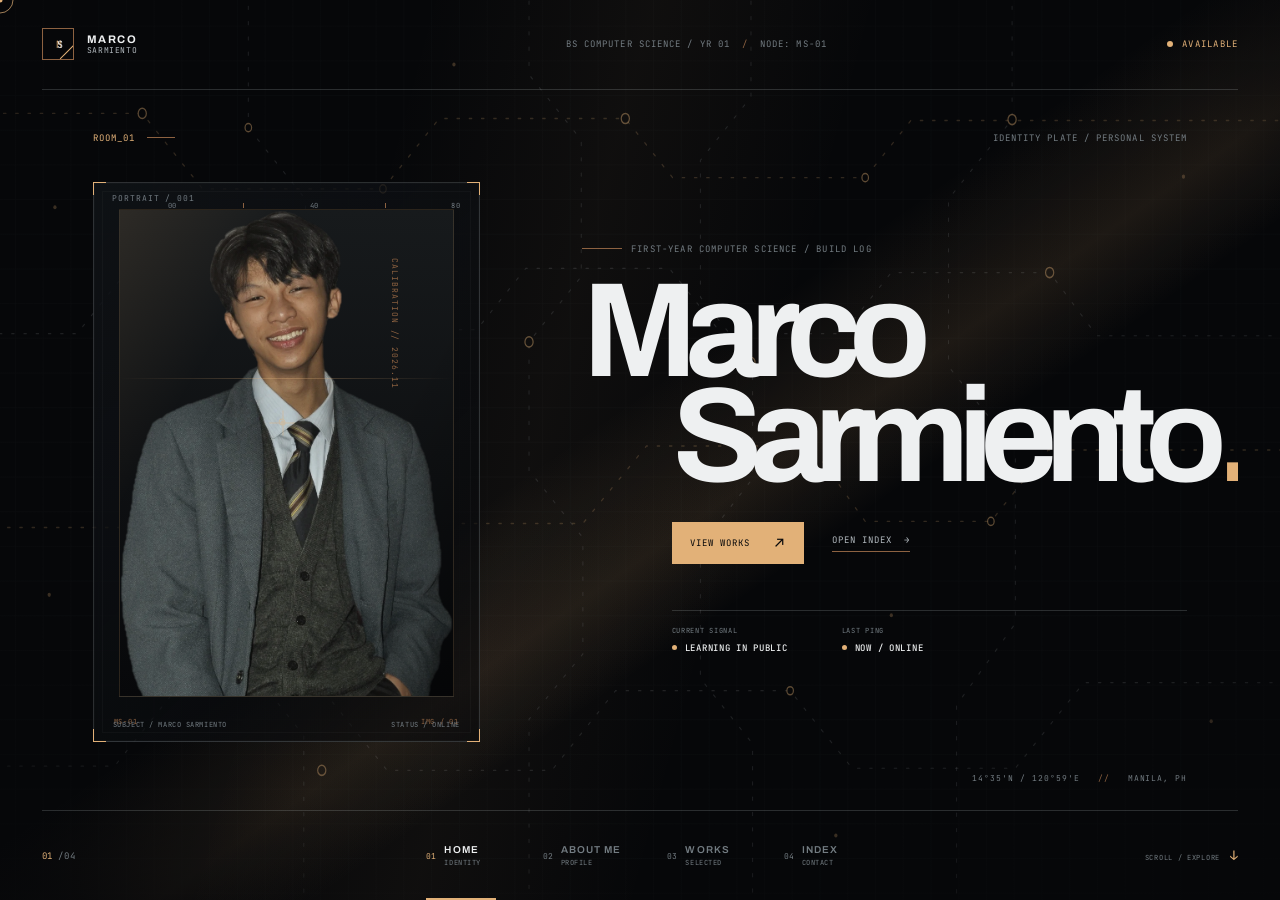
==== commit cef34fc1: "Remove hero lead paragraph from index.html Removed the hero lead paragraph from the home section." ====
--- a/index.html
+++ b/index.html
@@ -96,7 +96,6 @@
             <div class="home-copy">
               <div class="eyebrow"><span class="eyebrow-line"></span><span>FIRST-YEAR COMPUTER SCIENCE / BUILD LOG</span></div>
               <h1 id="home-title"><span>Marco</span><span>Sarmiento<span class="headline-dot">.</span></span></h1>
-              <p class="hero-lead">I build static sites, experiment with homelab infrastructure, and write frontend code that makes the screen feel considered.</p>
               <div class="hero-actions">
                 <a class="button button-primary interactive" href="#works" data-route="#works">VIEW WORKS <span>↗</span></a>
                 <a class="text-link interactive" href="#index" data-route="#index">OPEN INDEX <span>→</span></a>
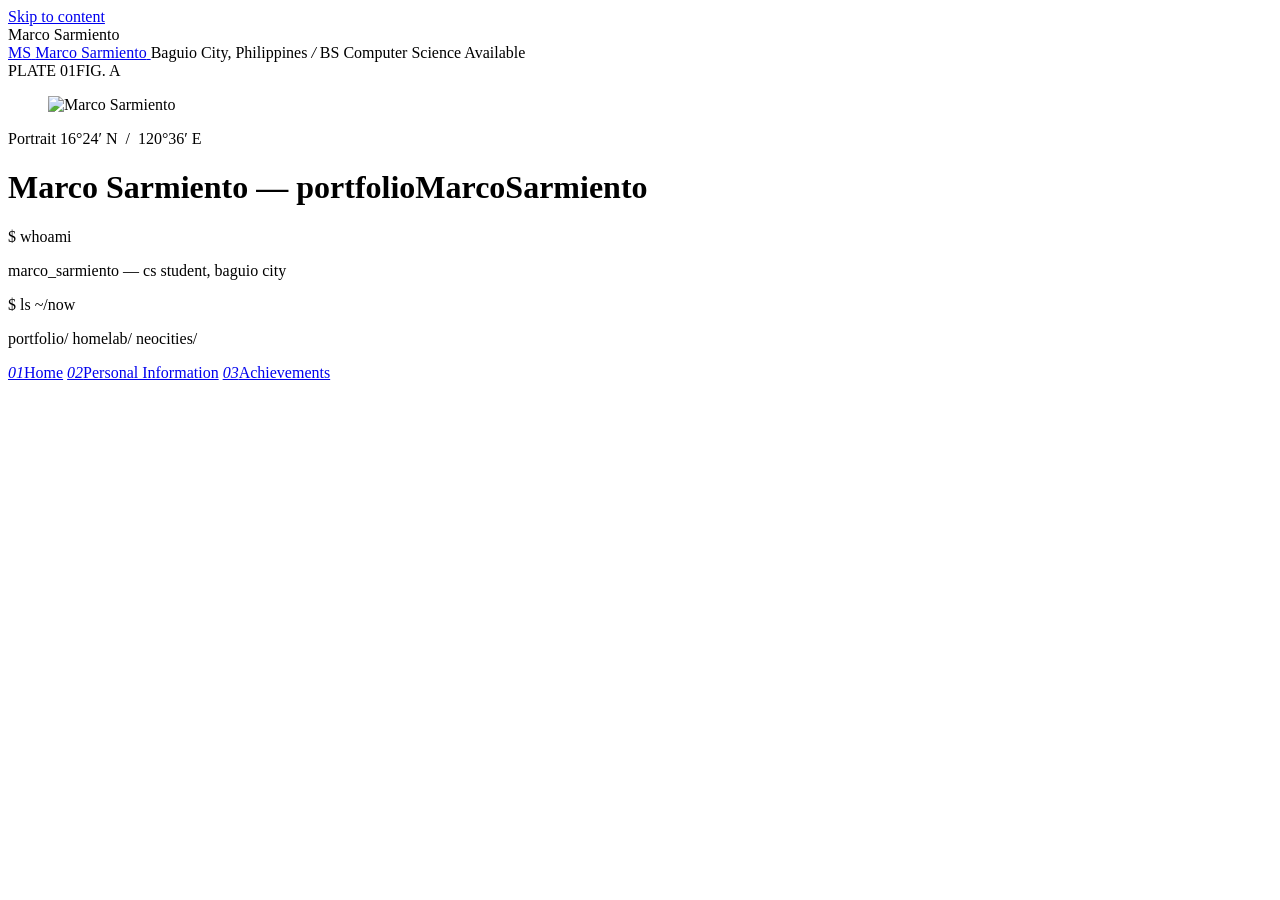
==== commit c4c00029: "Update index.html" ====
--- a/index.html
+++ b/index.html
@@ -1,208 +1,81 @@
 <!doctype html>
-<html lang="en">
-  <head>
-    <meta charset="UTF-8" />
-    <meta name="viewport" content="width=device-width, initial-scale=1.0" />
-    <meta name="theme-color" content="#07080a" />
-    <meta name="description" content="Marco Sarmiento — a first-year BS Computer Science student building static sites, homelab experiments, and frontend work." />
-    <meta property="og:type" content="website" />
-    <meta property="og:title" content="Marco Sarmiento — Portfolio" />
-    <meta property="og:description" content="A living circuit-board portfolio for Marco Sarmiento, a first-year BS Computer Science student." />
-    <meta property="og:image" content="assets/me.webp" />
-    <meta name="twitter:card" content="summary_large_image" />
-    <title>Marco Sarmiento — Portfolio</title>
-    <link rel="preconnect" href="https://fonts.googleapis.com" />
-    <link rel="preconnect" href="https://fonts.gstatic.com" crossorigin />
-    <link href="https://fonts.googleapis.com/css2?family=Archivo:wdth,wght@75..125,300..900&family=JetBrains+Mono:wght@400;500;600&display=swap" rel="stylesheet" />
-    <link rel="stylesheet" href="styles.css" />
-  </head>
-  <body>
-    <div class="app-frame" id="app-shell">
-      <svg class="circuit-layer" viewBox="0 0 1600 900" preserveAspectRatio="none" aria-hidden="true">
-        <defs>
-          <pattern id="micro-grid" width="34" height="34" patternUnits="userSpaceOnUse">
-            <path d="M 34 0 L 0 0 0 34" fill="none" stroke="rgba(180,191,196,.08)" stroke-width="1" />
-          </pattern>
-          <linearGradient id="circuit-sweep" x1="0" y1="0" x2="1" y2="1">
-            <stop offset="0" stop-color="#e2b178" stop-opacity="0" />
-            <stop offset=".47" stop-color="#e2b178" stop-opacity="0" />
-            <stop offset=".56" stop-color="#e2b178" stop-opacity=".12" />
-            <stop offset=".62" stop-color="#e2b178" stop-opacity="0" />
-            <stop offset="1" stop-color="#e2b178" stop-opacity="0" />
-          </linearGradient>
-          <radialGradient id="screen-cone" cx="50%" cy="42%" r="72%">
-            <stop offset="0" stop-color="#07080a" stop-opacity="0" />
-            <stop offset=".72" stop-color="#07080a" stop-opacity=".1" />
-            <stop offset="1" stop-color="#07080a" stop-opacity=".82" />
-          </radialGradient>
-        </defs>
-        <rect width="1600" height="900" fill="#07080a" />
-        <rect width="1600" height="900" fill="url(#micro-grid)" opacity=".48" />
-        <g class="trace-map" fill="none" stroke-linecap="round" stroke-linejoin="round">
-          <path class="trace trace-a" d="M-40 120 H190 L264 194 H485 L554 125 H782 L840 183 H1076 L1132 127 H1660" />
-          <path class="trace trace-b" d="M-20 760 H156 L232 684 H410 L490 764 H692 L770 686 H984 L1060 762 H1260 L1344 678 H1620" />
-          <path class="trace trace-c" d="M320 -30 V134 L390 204 V410 L310 490 V652 L388 730 V930" />
-          <path class="trace trace-d" d="M1256 -30 V126 L1178 204 V368 L1260 450 V620 L1188 700 V930" />
-          <path class="trace trace-e" d="M-30 336 H110 L174 272 H352 L412 332 H600 L660 272 H836 L900 336 H1048 L1108 276 H1302 L1360 338 H1630" />
-          <path class="trace trace-f" d="M-20 526 H210 L282 454 H474 L542 522 H730 L808 446 H1010 L1076 520 H1230 L1300 450 H1620" />
-          <path class="trace trace-g" d="M664 -20 V82 L728 146 V280 L664 344 V470 L730 536 V650 L664 714 V920" />
-          <path class="trace trace-h" d="M936 -20 V104 L874 166 V300 L938 364 V478 L874 544 V674 L938 738 V920" />
-        </g>
-        <g class="contact-pads">
-          <circle cx="190" cy="120" r="5" /><circle cx="485" cy="194" r="4" /><circle cx="782" cy="125" r="5" />
-          <circle cx="1076" cy="183" r="4" /><circle cx="410" cy="764" r="5" /><circle cx="984" cy="686" r="4" />
-          <circle cx="320" cy="134" r="4" /><circle cx="1256" cy="126" r="5" /><circle cx="352" cy="332" r="4" />
-          <circle cx="1302" cy="276" r="5" /><circle cx="474" cy="522" r="4" /><circle cx="1230" cy="520" r="4" />
-          <circle cx="664" cy="344" r="5" /><circle cx="936" cy="364" r="5" />
-        </g>
-        <g class="vias"><circle cx="83" cy="212" r="2" /><circle cx="1466" cy="182" r="2" /><circle cx="76" cy="592" r="2" /><circle cx="1500" cy="716" r="2" /><circle cx="572" cy="72" r="2" /><circle cx="1040" cy="828" r="2" /><circle cx="1108" cy="612" r="2" /></g>
-        <rect class="sweep-layer" width="1600" height="900" fill="url(#circuit-sweep)" />
-        <rect width="1600" height="900" fill="url(#screen-cone)" />
-      </svg>
+<html lang="en" class="no-js">
+<head>
+  <meta charset="utf-8">
+  <meta name="viewport" content="width=device-width, initial-scale=1">
+  <meta name="theme-color" content="#07080a">
+  <meta name="description" content="Marco Sarmiento — first-year BS Computer Science student at the University of the Cordilleras, Baguio City, Philippines.">
+  <meta property="og:type" content="website">
+  <meta property="og:site_name" content="Marco Sarmiento">
+  <meta property="og:title" content="Marco Sarmiento">
+  <meta property="og:description" content="Marco Sarmiento — first-year BS Computer Science student at the University of the Cordilleras, Baguio City, Philippines.">
+  <meta property="og:url" content="https://REPLACE-ME/">
+  <meta property="og:image" content="https://REPLACE-ME/images/og.png">
+  <meta property="og:image:width" content="1200">
+  <meta property="og:image:height" content="630">
+  <meta name="twitter:card" content="summary_large_image">
+  <title>Marco Sarmiento</title>
+  <link rel="icon" href="images/mark.webp" type="image/webp">
+  <link rel="preconnect" href="https://fonts.googleapis.com">
+  <link rel="preconnect" href="https://fonts.gstatic.com" crossorigin>
+  <link href="https://fonts.googleapis.com/css2?family=Archivo:wght@400;500;600;700&family=JetBrains+Mono:wght@400;500&display=swap" rel="stylesheet">
+  <link rel="stylesheet" href="css/style.css">
+  <script src="js/board.js" defer></script>
+  <script src="js/main.js" defer></script>
+</head>
+<body>
+  <a class="skip" href="#main">Skip to content</a>
+  <div class="curtain" aria-hidden="true"><span>Marco Sarmiento</span></div>
+  <div class="board" aria-hidden="true">
+    <div class="board-layer">
 
-      <div class="screen-sheen" aria-hidden="true"></div>
-
-      <header class="top-rail">
-        <a class="brand-lockup interactive" href="#home" data-route="#home" aria-label="Go to Marco Sarmiento home">
-          <span class="brand-mark" aria-hidden="true"><span>M</span><span>S</span><i></i></span>
-          <span class="brand-text"><strong>MARCO</strong><em>SARMIENTO</em></span>
-        </a>
-        <div class="top-meta">
-          <span>BS COMPUTER SCIENCE / YR 01</span>
-          <span class="top-separator">/</span>
-          <span>NODE: MS-01</span>
-        </div>
-        <div class="availability"><span class="status-ping" aria-hidden="true"></span><span>AVAILABLE</span></div>
-      </header>
-
-      <main class="stage" id="stage" aria-live="polite">
-        <section class="room room-home is-active" id="room-home" data-room="home" aria-labelledby="home-title">
-          <div class="room-intro room-intro-home">
-            <span class="room-index">ROOM_01 <i></i></span>
-            <span class="room-description">IDENTITY PLATE / PERSONAL SYSTEM</span>
-          </div>
-          <div class="home-layout">
-            <div class="portrait-panel panel-frame home-portrait">
-              <div class="panel-corner panel-corner-tl"></div><div class="panel-corner panel-corner-tr"></div><div class="panel-corner panel-corner-bl"></div><div class="panel-corner panel-corner-br"></div>
-              <div class="calibration-label label-top">PORTRAIT / 001</div>
-              <div class="calibration-label label-side">CALIBRATION // 2026.11</div>
-              <div class="measure measure-top"><span>00</span><i></i><span>40</span><i></i><span>80</span></div>
-              <div class="measure measure-bottom"><span>MS-01</span><span>IMG / 01</span></div>
-              <div class="crosshair" aria-hidden="true"><span></span><i></i></div>
-              <div class="portrait-window"><img src="assets/me.webp" alt="Portrait of Marco Sarmiento wearing a suit and tie" /></div>
-              <div class="scanline" aria-hidden="true"></div>
-              <div class="portrait-caption"><span>SUBJECT / MARCO SARMIENTO</span><span>STATUS / ONLINE</span></div>
-            </div>
-            <div class="home-copy">
-              <div class="eyebrow"><span class="eyebrow-line"></span><span>FIRST-YEAR COMPUTER SCIENCE / BUILD LOG</span></div>
-              <h1 id="home-title"><span>Marco</span><span>Sarmiento<span class="headline-dot">.</span></span></h1>
-              <div class="hero-actions">
-                <a class="button button-primary interactive" href="#works" data-route="#works">VIEW WORKS <span>↗</span></a>
-                <a class="text-link interactive" href="#index" data-route="#index">OPEN INDEX <span>→</span></a>
-              </div>
-              <div class="signal-readout">
-                <div><span class="readout-label">CURRENT SIGNAL</span><strong>LEARNING IN PUBLIC</strong></div>
-                <div><span class="readout-label">LAST PING</span><strong>NOW / ONLINE</strong></div>
-              </div>
-            </div>
-          </div>
-          <div class="home-coordinate mono">14°35'N / 120°59'E <span>//</span> MANILA, PH</div>
+    </div>
+    <div class="board-sweep"></div>
+  </div>
+  <div class="frame">
+    <header class="rail rail-top">
+      <a class="brand" href="index.html">
+        <span class="brand-mark" aria-hidden="true">MS</span>
+        <span>Marco Sarmiento</span>
+      </a>
+      <span class="rail-mid">Baguio City, Philippines <i>/</i> BS Computer Science</span>
+      <span class="status"><span class="status-dot" aria-hidden="true"></span>Available</span>
+    </header>
+    <main class="stage" id="main">
+      <div class="split">
+        <section class="plate" aria-label="Portrait">
+          <span class="plate-marks" aria-hidden="true"><i></i><i></i><i></i><i></i></span>
+          <span class="plate-plus" aria-hidden="true">PLATE 01<span>FIG. A</span></span>
+          <figure class="portrait" data-cursor="Portrait">
+            <picture>
+              <source srcset="images/portrait.webp" type="image/webp">
+              <img src="images/portrait.png" width="797" height="1240"
+                   alt="Marco Sarmiento" fetchpriority="high" decoding="async">
+            </picture>
+          </figure>
+          <span class="plate-tag" aria-hidden="true"><span></span><span class="tl">Portrait</span></span>
+          <span class="plate-spec" aria-hidden="true">16&#176;24&#8242; N &nbsp;/&nbsp; 120&#176;36&#8242; E</span>
         </section>
 
-        <section class="room room-about" id="room-about" data-room="about" aria-labelledby="about-title" aria-hidden="true">
-          <div class="room-intro"><span class="room-index">ROOM_02 <i></i></span><span class="room-description">PERSONAL PROFILE / SIGNAL SOURCE</span></div>
-          <div class="about-layout">
-            <div class="about-portrait panel-frame">
-              <div class="about-portrait-top"><span>SUBJECT / 01</span><span>OPEN PROFILE</span></div>
-              <div class="portrait-window"><img src="assets/me.webp" alt="Portrait of Marco Sarmiento" /></div>
-              <div class="vertical-caption mono">MARCO / S-01 / 2026</div>
-              <div class="about-portrait-bottom"><span>STUDENT</span><span>BSCS</span><span>AVAILABLE</span></div>
-            </div>
-            <div class="about-copy">
-              <div class="eyebrow"><span class="eyebrow-line"></span><span>ABOUT THE OPERATOR</span></div>
-              <h2 id="about-title">Curious by default.<br /><em>Precise by practice.</em></h2>
-              <p class="about-lead">I’m Marco, a first-year computer science student learning how ideas become interfaces, systems, and things people can actually use.</p>
-              <p class="about-body">My current orbit includes small web builds, terminal experiments, and a growing homelab. I’m interested in the quiet details: how a page loads, how a system explains itself, and how a rough idea becomes a working artifact.</p>
-              <div class="now-card panel-frame"><div class="now-heading"><span class="signal-dot"></span><span>NOW / 2026.11</span></div><p>Learning JavaScript patterns, documenting homelab notes, and turning small experiments into finished pieces.</p></div>
-            </div>
-            <div class="spec-panel panel-frame">
-              <div class="spec-head"><span>PROFILE_SPEC</span><span>MS-01</span></div>
-              <dl class="spec-list">
-                <div><dt>NAME</dt><dd>Marco Sarmiento</dd></div>
-                <div><dt>BIRTHDAY</dt><dd>Aril 28 2007</dd></div>
-                <div><dt>AGE</dt><dd>19 Years Old</dd></div>
-                <div><dt>LOCATION</dt><dd>BAGIO CITY</dd></div>
-                <div><dt>COLLEGE</dt><dd>UNIVERSITY OF THE CORDILLIERAS</dd></div>
-                <div><dt>PROGRAM</dt><dd>BS Computer Science</dd></div>
-                <div><dt>YEAR</dt><dd>01 / FIRST YEAR</dd></div>
-                <div><dt>HOBBIES</dt><dd>Web / Linux / Homelab</dd></div>
-                <div><dt>SKILLS</dt><dd>HTML / CSS / JS</dd></div>
-              </dl>
-              <div class="spec-foot mono">DATASET / SELF-REPORTED / LIVE</div>
-            </div>
+        <div class="nameplate">
+          <h1 class="name" data-split data-delay="180"><span class="sr-only">Marco Sarmiento — portfolio</span><span class="line" aria-hidden="true">Marco</span><span class="line" aria-hidden="true">Sarmiento</span></h1>
+          <span class="name-rule" aria-hidden="true"></span>
+          <div class="term" aria-hidden="true">
+            <p><span class="pr">$</span> <span class="cm">whoami</span></p>
+            <p class="out">marco_sarmiento &mdash; cs student, baguio city</p>
+            <p><span class="pr">$</span> <span class="cm">ls ~/now</span></p>
+            <p class="out"><span class="dir">portfolio/</span> <span class="dir">homelab/</span> <span class="dir">neocities/</span><span class="caret"></span></p>
           </div>
-        </section>
-
-        <section class="room room-works" id="room-works" data-room="works" aria-labelledby="works-title" aria-hidden="true">
-          <div class="room-intro"><span class="room-index">ROOM_03 <i></i></span><span class="room-description">SELECTED WORKS / LIVE TRACE</span></div>
-          <div class="works-layout">
-            <div class="work-viewer panel-frame">
-              <div class="viewer-top"><span>ARTIFACT_VIEWER</span><span id="work-counter">01 / 03</span></div>
-              <div class="art-stage" id="work-art" aria-label="Line drawing of selected work"></div>
-              <div class="viewer-bottom"><span class="mono">VECTOR / HAND-AUTHORED</span><span class="viewer-signal"><i></i> SIGNAL LOCKED</span></div>
-            </div>
-            <div class="works-copy">
-              <div class="eyebrow"><span class="eyebrow-line"></span><span>SELECTED WORKS / 03</span></div>
-              <p class="work-kicker mono" id="work-kicker">CASE_01 / INFRASTRUCTURE</p>
-              <h2 id="works-title"><span id="work-title">Homelab</span><em id="work-title-em"> Node Map</em></h2>
-              <p class="work-description" id="work-description">A visual map for a small home network: services, machines, and the spaces between them made legible at a glance.</p>
-              <div class="work-meta"><div><span>STACK</span><strong id="work-stack">Linux / Proxmox / SVG</strong></div><div><span>RESULT</span><strong id="work-result">A clearer way to see the system.</strong></div></div>
-              <div class="work-controls"><button class="step-button interactive" type="button" id="work-prev" aria-label="View previous project">← <span>PREV</span></button><button class="step-button interactive" type="button" id="work-next" aria-label="View next project"><span>NEXT</span> →</button></div>
-              <a class="text-link interactive work-link" id="work-link" href="#index" data-route="#index">REQUEST CASE NOTES <span>↗</span></a>
-            </div>
-          </div>
-          <div class="works-foot mono"><span>01—03 / USE ARROW KEYS OR STEPPER</span><span>PROJECTS / DOCUMENTED AS THEY GROW</span></div>
-        </section>
-
-        <section class="room room-index-page" id="room-index" data-room="index" aria-labelledby="index-title" aria-hidden="true">
-          <div class="room-intro"><span class="room-index">ROOM_04 <i></i></span><span class="room-description">CONTACT / SYSTEM INDEX</span></div>
-          <div class="index-layout">
-            <div class="index-copy">
-              <div class="eyebrow"><span class="eyebrow-line"></span><span>OPEN CHANNELS</span></div>
-              <h2 id="index-title">Find the<br /><em>signal.</em></h2>
-              <p>For a project, a collaboration, or just a good technical rabbit hole, the index is open.</p>
-              <a class="button button-primary interactive" href="mailto:add-your-email@example.com">SEND A SIGNAL <span>↗</span></a>
-              <div class="index-status"><span class="status-ping"></span><strong>REPLY STATUS / AVAILABLE</strong></div>
-            </div>
-            <div class="index-grid">
-              <a class="index-card interactive" href="https://github.com/your-handle" target="_blank" rel="noreferrer"><span class="card-number">01</span><span class="card-label">GITHUB</span><strong>@YOUR-HANDLE <span>↗</span></strong><small>CODE / REPOSITORIES / NOTES</small></a>
-              <a class="index-card interactive" href="mailto:add-your-email@example.com"><span class="card-number">02</span><span class="card-label">EMAIL</span><strong>ADD YOUR EMAIL <span>↗</span></strong><small>DIRECT / OPEN CHANNEL</small></a>
-              <div class="index-card terminal-card"><span class="card-number">03</span><span class="card-label">TERMINAL / NOW</span><code><span>$ whoami</span><b>marco@ms-01</b><span>$ cat current.txt</span><b>build · learn · repeat</b><i>_</i></code></div>
-              <div class="index-card"><span class="card-number">04</span><span class="card-label">ROUTE TABLE</span><strong>01 / HOME<br />02 / ABOUT<br />03 / WORKS<br />04 / INDEX</strong><small>USE THE RAIL TO NAVIGATE</small></div>
-            </div>
-          </div>
-          <div class="contact-bar"><span class="mono">CONTACT_BAR / MS-01</span><span class="contact-line"></span><span class="mono">OPEN FOR SMALL BUILDS + GOOD QUESTIONS</span></div>
-        </section>
-
-        <section class="room room-not-found" id="room-not-found" aria-labelledby="not-found-title" aria-hidden="true">
-          <div class="not-found-card panel-frame"><span class="room-index">ERR_404 <i></i></span><h2 id="not-found-title">Signal not found.</h2><p>The requested room does not exist in this instrument.</p><a class="button button-primary interactive" href="#home" data-route="#home">RETURN HOME <span>↗</span></a></div>
-        </section>
-      </main>
-
-      <nav class="bottom-rail" aria-label="Portfolio rooms">
-        <div class="rail-corner mono"><span id="room-counter">01</span><span>/04</span></div>
-        <div class="room-links">
-          <a class="room-link is-active interactive" href="#home" data-route="#home" data-room-target="home" aria-current="page"><span>01</span><strong>HOME</strong><small>IDENTITY</small></a>
-          <a class="room-link interactive" href="#about" data-route="#about" data-room-target="about"><span>02</span><strong>ABOUT ME</strong><small>PROFILE</small></a>
-          <a class="room-link interactive" href="#works" data-route="#works" data-room-target="works"><span>03</span><strong>WORKS</strong><small>SELECTED</small></a>
-          <a class="room-link interactive" href="#index" data-route="#index" data-room-target="index"><span>04</span><strong>INDEX</strong><small>CONTACT</small></a>
         </div>
-        <div class="rail-note mono">SCROLL / EXPLORE <span>↓</span></div>
-      </nav>
-
-      <div class="transition-curtain" aria-hidden="true"><span class="curtain-line"></span><span class="curtain-label mono">SWITCHING ROOM</span></div>
-      <div class="cursor-dot" aria-hidden="true"></div><div class="cursor-ring" aria-hidden="true"></div>
-    </div>
-    <script src="app.js" defer></script>
-  </body>
+      </div>
+    </main>
+    <nav class="rail rail-bottom" aria-label="Sections">
+      <div class="rooms">
+        <a class="room-link" href="index.html" title="Room 01 — Home" data-page="index.html" aria-current="page"><i>01</i><span class="rl-full">Home</span></a>
+        <a class="room-link" href="personal-information.html" title="Room 02 — Personal Information" data-page="personal-information.html"><i>02</i><span class="rl-full">Personal Information</span></a>
+        <a class="room-link" href="achievements.html" title="Room 03 — Achievements" data-page="achievements.html"><i>03</i><span class="rl-full">Achievements</span></a>
+      </div>
+    </nav>
+  </div>
+</body>
 </html>
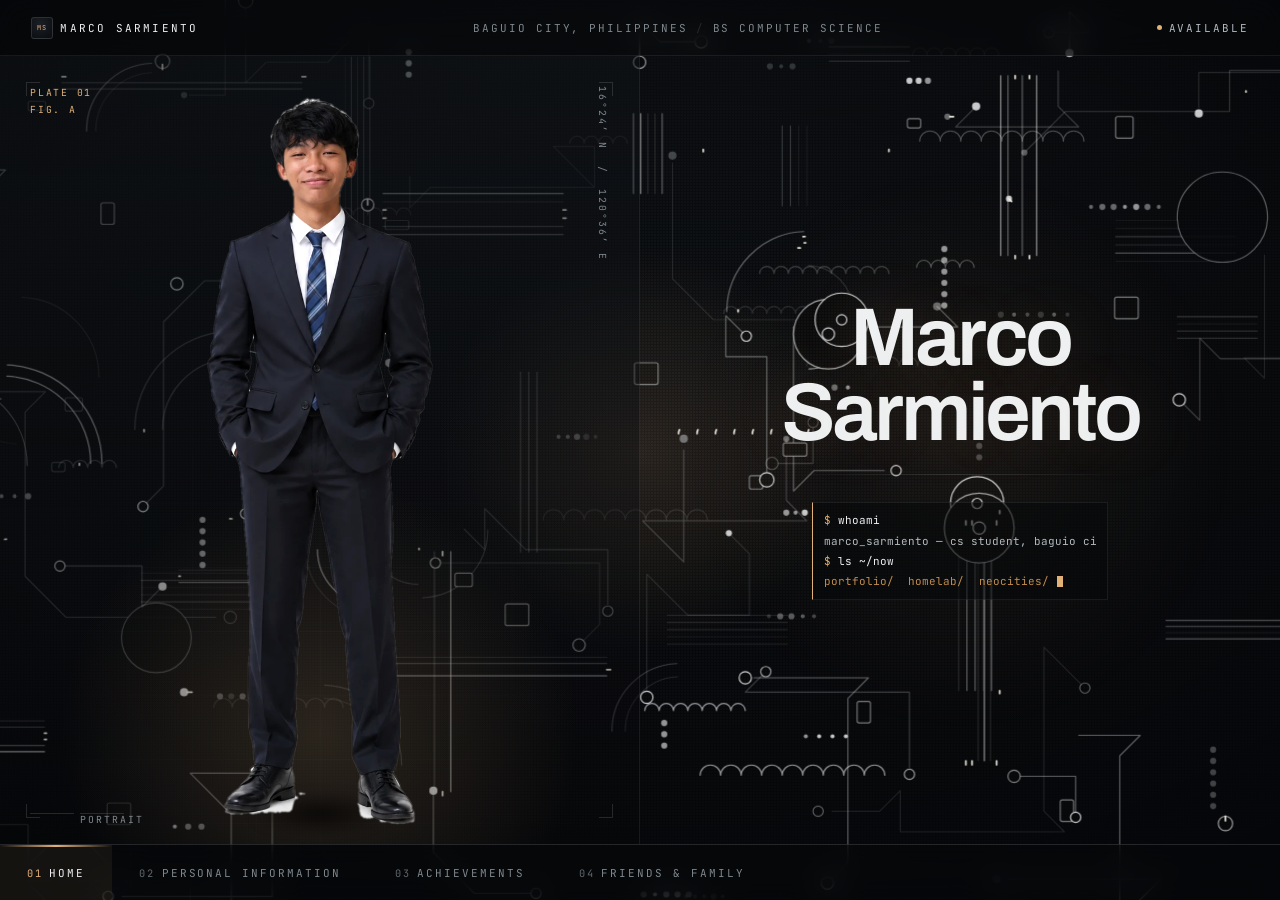
==== commit 269438c4: "Add files via upload" ====
--- a/index.html
+++ b/index.html
@@ -46,10 +46,10 @@
         <section class="plate" aria-label="Portrait">
           <span class="plate-marks" aria-hidden="true"><i></i><i></i><i></i><i></i></span>
           <span class="plate-plus" aria-hidden="true">PLATE 01<span>FIG. A</span></span>
-          <figure class="portrait" data-cursor="Portrait">
+          <figure class="portrait portrait-full" data-cursor="Portrait">
             <picture>
-              <source srcset="images/portrait.webp" type="image/webp">
-              <img src="images/portrait.png" width="797" height="1240"
+              <source srcset="images/portrait-home.webp" type="image/webp">
+              <img src="images/portrait-home.png" width="415" height="1313"
                    alt="Marco Sarmiento" fetchpriority="high" decoding="async">
             </picture>
           </figure>
@@ -74,6 +74,7 @@
         <a class="room-link" href="index.html" title="Room 01 — Home" data-page="index.html" aria-current="page"><i>01</i><span class="rl-full">Home</span></a>
         <a class="room-link" href="personal-information.html" title="Room 02 — Personal Information" data-page="personal-information.html"><i>02</i><span class="rl-full">Personal Information</span></a>
         <a class="room-link" href="achievements.html" title="Room 03 — Achievements" data-page="achievements.html"><i>03</i><span class="rl-full">Achievements</span></a>
+        <a class="room-link" href="friends-family.html" title="Room 04 — Friends &amp; Family" data-page="friends-family.html"><i>04</i><span class="rl-full">Friends &amp; Family</span></a>
       </div>
     </nav>
   </div>
--- a/css/style.css
+++ b/css/style.css
@@ -0,0 +1,869 @@
+/* ==========================================================================
+   MARCO SARMIENTO — PORTFOLIO
+   Dark technical plate: a living circuit board under glass.
+   Fixed viewport, four rooms, no scrolling.
+
+   01 tokens      02 reset/frame   03 board layers   04 rails
+   05 home        06 room shell    07 statement      08 works
+   09 index       10 cursor        11 transition     12 motion
+   13 responsive  14 reduced       15 print
+   ========================================================================== */
+
+/* 01 ── tokens ────────────────────────────────────────────────────────── */
+:root{
+  --void:#07080a;
+  --void-2:#0b0d10;
+  --plate:#101317;
+  --line:rgba(232,235,236,.14);
+  --line-2:rgba(232,235,236,.075);
+  --line-3:rgba(232,235,236,.035);
+  --ink:#eef0f1;
+  --ink-2:#b3babf;
+  --ink-3:#7f888e;
+  --accent:#e2b178;
+  --accent-2:#c08d4f;
+  --signal:#f7f2e6;
+
+  --sans:"Archivo","Helvetica Neue",Arial,sans-serif;
+  --mono:"JetBrains Mono",ui-monospace,SFMono-Regular,Menlo,monospace;
+  --display:"Archivo","Helvetica Neue",Arial,sans-serif;
+
+  --micro:clamp(.56rem,.53rem + .1vw,.66rem);
+  --label:clamp(.62rem,.59rem + .12vw,.72rem);
+  --body:clamp(.8rem,.76rem + .3vw,.98rem);
+  --lead:clamp(.95rem,.86rem + .6vw,1.32rem);
+  --name:min(6.4vw,12.4vh);
+  --h1:min(3.1vw,6vh);
+  --h2:min(1.9vw,3.5vh);
+
+  --pad:clamp(14px,2.4vw,40px);
+  --rail:clamp(38px,7.6vh,56px);
+  --ease:cubic-bezier(.22,.61,.24,1);
+  --ease-out:cubic-bezier(.16,1,.3,1);
+}
+
+/* 02 ── reset & the fixed frame ───────────────────────────────────────── */
+*,*::before,*::after{box-sizing:border-box}
+html,body{
+  width:100%;height:100vh;height:100dvh;margin:0;padding:0;
+  overflow:hidden;-webkit-text-size-adjust:100%;
+}
+body{
+  color:var(--ink);background:var(--void);
+  font:400 var(--body)/1.6 var(--sans);
+  -webkit-font-smoothing:antialiased;
+  position:relative;
+}
+h1,h2,h3,p,figure,figcaption,ul,ol,dl,dd{margin:0}
+ul,ol{padding:0;list-style:none}
+a{color:inherit;text-decoration:none}
+button{font:inherit;color:inherit;background:none;border:0;padding:0}
+::selection{background:var(--accent);color:var(--void)}
+:focus-visible{outline:1.5px solid var(--accent);outline-offset:4px}
+.sr-only{
+  position:absolute;width:1px;height:1px;margin:-1px;padding:0;
+  overflow:hidden;clip:rect(0 0 0 0);white-space:nowrap;border:0;
+}
+.skip{
+  position:fixed;z-index:90;top:-100px;left:16px;padding:9px 14px;
+  background:var(--accent);color:var(--void);
+  font:var(--label) var(--mono);letter-spacing:.12em;text-transform:uppercase;
+}
+.skip:focus{top:12px}
+
+.frame{
+  position:relative;z-index:2;height:100vh;height:100dvh;
+  display:grid;grid-template-rows:var(--rail) minmax(0,1fr) var(--rail);
+}
+
+/* 03 ── the board behind everything ───────────────────────────────────── */
+.board{
+  position:fixed;inset:0;z-index:0;pointer-events:none;overflow:hidden;
+  background:radial-gradient(120% 100% at 50% -12%,#10141a 0%,#080a0d 56%,#050609 100%);
+}
+.board-layer{
+  position:absolute;inset:-7%;width:114%;height:114%;
+  will-change:transform;
+  animation:board-drift 54s ease-in-out infinite alternate;
+}
+.board-svg{display:block;width:100%;height:100%}
+
+/* two depths, so the field has parallax without a second asset */
+.board-svg .b-far{transform:translate3d(var(--fx,0px),var(--fy,0px),0);opacity:.5}
+.board-svg .b-near{transform:translate3d(var(--nx,0px),var(--ny,0px),0)}
+
+.board-svg path,
+.board-svg rect,
+.board-svg circle{
+  fill:none;stroke:#e7eaeb;stroke-width:1.15;
+  stroke-linecap:round;stroke-linejoin:round;vector-effect:non-scaling-stroke;
+}
+.board-svg .o1{stroke-opacity:.14}
+.board-svg .o2{stroke-opacity:.24}
+.board-svg .o3{stroke-opacity:.4}
+.board-svg .o4{stroke-opacity:.64}
+/* vias: dark well with a lit rim */
+.board-svg .v{fill:#07080a;stroke-opacity:.5}
+.board-svg .v.o2{stroke-opacity:.55}
+.board-svg .v.o3{stroke-opacity:.68}
+.board-svg .v.o4{stroke-opacity:.9}
+/* solid dots */
+.board-svg .dt{stroke:none;fill:#e7eaeb;fill-opacity:.42}
+.board-svg .dt.o3{fill-opacity:.62}
+.board-svg .dt.o4{fill-opacity:.85}
+/* contact pads */
+.board-svg .p{fill:#07080a;stroke-opacity:.5}
+
+@keyframes board-drift{
+  from{transform:translate3d(0,0,0) scale(1)}
+  to{transform:translate3d(-1.5%,1.1%,0) scale(1.035)}
+}
+
+/* traces etch themselves in, once, on load */
+@keyframes etch{to{stroke-dashoffset:0}}
+.board-svg .b-near path:not(.run){
+  stroke-dasharray:1000;stroke-dashoffset:1000;
+  animation:etch 1.7s cubic-bezier(.22,.61,.24,1) forwards;
+  animation-delay:calc(var(--i,0) * 0.0072s);
+}
+.board-svg .b-far path{
+  stroke-dasharray:1000;stroke-dashoffset:1000;
+  animation:etch 2.1s cubic-bezier(.22,.61,.24,1) forwards;
+  animation-delay:calc(.25s + var(--i,0) * 0.011s);
+}
+/* pads and dots arrive after their net is drawn */
+@keyframes pad-in{to{opacity:1}}
+.board-svg .b-near rect{
+  opacity:0;
+  animation:pad-in 1.1s ease forwards;
+  animation-delay:calc(.75s + var(--i,0) * 0.0072s);
+}
+.board-svg .b-far rect{opacity:.8}
+@keyframes dot-in{
+  0%{opacity:0;transform:scale(.3)}
+  100%{opacity:1;transform:scale(1)}
+}
+.board-svg .b-near circle{
+  opacity:0;transform-box:fill-box;transform-origin:center;
+  animation:dot-in 1s cubic-bezier(.22,.61,.24,1) forwards;
+  animation-delay:calc(1.05s + var(--i,0) * 0.0072s);
+}
+.board-svg .b-far circle{opacity:.85}
+
+/* signals travelling the nets — the board is powered */
+@keyframes signal{from{stroke-dashoffset:1000}to{stroke-dashoffset:0}}
+.board-svg .run{
+  fill:none;stroke:#f8f3e7;stroke-width:1.7;stroke-opacity:.95;
+  stroke-dasharray:16 984;
+  animation:signal var(--d,11s) linear infinite;
+  animation-delay:calc(var(--i,0) * -0.73s);
+}
+/* blinking pads */
+@keyframes blip{0%,100%{stroke-opacity:.22}50%{stroke-opacity:1}}
+.board-svg .blip{
+  animation:blip var(--d,7s) ease-in-out infinite;
+  animation-delay:calc(var(--i,0) * -0.43s);
+}
+
+/* light cone so type always sits on calm ground */
+.board::before{
+  content:"";position:absolute;inset:0;pointer-events:none;
+  background:radial-gradient(74% 60% at 50% 44%,rgba(7,8,10,.22),rgba(7,8,10,.66) 70%,rgba(5,6,9,.94) 100%);
+}
+.board::after{
+  content:"";position:absolute;inset:0;pointer-events:none;opacity:.45;
+  background-image:radial-gradient(circle at 1px 1px,rgba(232,235,236,.09) 1px,transparent 0);
+  background-size:3px 3px;
+  -webkit-mask-image:radial-gradient(110% 90% at 50% 46%,#000,transparent 86%);
+  mask-image:radial-gradient(110% 90% at 50% 46%,#000,transparent 86%);
+}
+/* a slow amber sweep: something is running */
+.board-sweep{
+  position:absolute;inset:0;pointer-events:none;opacity:.45;
+  background:linear-gradient(102deg,transparent 42%,rgba(226,177,120,.09) 50%,transparent 58%);
+  background-size:280% 100%;
+  animation:sweep 18s linear infinite;
+}
+@keyframes sweep{from{background-position:180% 0}to{background-position:-80% 0}}
+
+/* 04 ── rails ─────────────────────────────────────────────────────────── */
+.rail{
+  display:flex;align-items:center;gap:clamp(10px,2vw,26px);
+  padding-inline:var(--pad);
+  font:var(--label) var(--mono);letter-spacing:.18em;text-transform:uppercase;
+  color:var(--ink-3);
+  background:rgba(7,8,10,.55);
+  -webkit-backdrop-filter:blur(14px);backdrop-filter:blur(14px);
+}
+.rail-top{border-bottom:1px solid var(--line-2)}
+.brand{display:inline-flex;align-items:center;gap:.7em;color:var(--ink);letter-spacing:.2em}
+.brand-mark{
+  display:inline-grid;place-items:center;width:22px;height:22px;
+  border:1px solid var(--line);border-radius:3px;
+  background:radial-gradient(circle at 40% 30%,#1b1f24,#0a0c0f);
+  color:var(--accent);font-size:.62em;letter-spacing:.04em;
+  transition:border-color .3s,transform .3s var(--ease);
+}
+.brand:hover .brand-mark{border-color:var(--accent);transform:rotate(-4deg)}
+.rail-mid{
+  margin-inline:auto;display:inline-flex;align-items:center;gap:.7em;
+  color:var(--ink-3);
+  overflow:hidden;text-overflow:ellipsis;white-space:nowrap;
+}
+.rail-mid i{font-style:normal;color:var(--line);opacity:.9}
+.status{display:inline-flex;align-items:center;gap:.55em;color:var(--ink-2)}
+.status-dot{
+  width:5px;height:5px;border-radius:50%;background:var(--accent);
+  box-shadow:0 0 0 0 rgba(226,177,120,.55);
+  animation:ping 3s ease-out infinite;
+}
+@keyframes ping{
+  0%{box-shadow:0 0 0 0 rgba(226,177,120,.5)}
+  70%{box-shadow:0 0 0 7px rgba(226,177,120,0)}
+  100%{box-shadow:0 0 0 0 rgba(226,177,120,0)}
+}
+
+.rail-bottom{border-top:1px solid var(--line);gap:0;padding-inline:0}
+.rooms{display:flex;align-items:stretch;height:100%;flex:1;min-width:0}
+.room-link{
+  position:relative;display:flex;align-items:center;gap:.6em;
+  padding-inline:clamp(10px,2.1vw,30px);
+  color:var(--ink-3);
+  transition:color .3s var(--ease),background .3s;
+}
+.room-link::before{
+  content:"";position:absolute;left:0;right:0;top:0;height:1.5px;
+  background:linear-gradient(90deg,transparent,var(--accent),transparent);
+  transform:scaleX(0);transition:transform .5s var(--ease-out);
+}
+.room-link i{font-style:normal;color:var(--ink-3);opacity:.75;font-size:.94em;transition:color .3s}
+.room-link:hover{color:var(--ink);background:rgba(232,235,236,.03)}
+.room-link:hover::before{transform:scaleX(1)}
+.room-link[aria-current="page"]{color:var(--ink)}
+.room-link[aria-current="page"]::before{transform:scaleX(1)}
+.room-link[aria-current="page"] i{color:var(--accent);opacity:1}
+.rail-hint{
+  display:inline-flex;align-items:center;gap:.4em;
+  padding-inline:clamp(10px,2vw,26px);color:var(--ink-3);font-size:.94em;
+}
+.rail-hint kbd{
+  display:inline-grid;place-items:center;min-width:1.6em;height:1.6em;padding:0 .3em;
+  border:1px solid var(--line-2);border-radius:2px;font:inherit;line-height:1;
+  color:var(--ink-2);
+}
+
+/* 05 ── home: portrait left, name right, nothing else ─────────────────── */
+.stage{position:relative;min-height:0;overflow:hidden}
+.split{display:grid;grid-template-columns:1fr 1fr;height:100%}
+
+.plate{
+  position:relative;overflow:hidden;
+  display:grid;place-items:end center;
+  border-right:1px solid var(--line-2);
+  background:linear-gradient(180deg,rgba(16,19,23,.55),rgba(7,8,10,.25));
+}
+.plate::before{
+  content:"";position:absolute;inset:0;pointer-events:none;
+  background:radial-gradient(58% 46% at 50% 86%,rgba(226,177,120,.16),transparent 70%);
+}
+/* technical crop marks around the plate */
+.plate-marks{position:absolute;inset:clamp(10px,2.2vw,26px);pointer-events:none}
+.plate-marks i{
+  position:absolute;width:14px;height:14px;border:1px solid var(--line);
+}
+.plate-marks i:nth-child(1){top:0;left:0;border-right:0;border-bottom:0}
+.plate-marks i:nth-child(2){top:0;right:0;border-left:0;border-bottom:0}
+.plate-marks i:nth-child(3){bottom:0;left:0;border-right:0;border-top:0}
+.plate-marks i:nth-child(4){bottom:0;right:0;border-left:0;border-top:0}
+/* faint measurement grid inside the plate */
+.plate::after{
+  content:"";position:absolute;inset:0;pointer-events:none;opacity:.5;
+  background-image:
+    linear-gradient(90deg,rgba(232,235,236,.045) 1px,transparent 1px),
+    linear-gradient(0deg,rgba(232,235,236,.045) 1px,transparent 1px);
+  background-size:clamp(28px,6vw,64px) clamp(28px,6vw,64px);
+  -webkit-mask-image:radial-gradient(70% 62% at 50% 72%,#000,transparent 82%);
+  mask-image:radial-gradient(70% 62% at 50% 72%,#000,transparent 82%);
+}
+.portrait{
+  position:relative;z-index:2;
+  width:min(80%,44vh);
+  display:grid;place-items:end center;
+  will-change:transform;
+}
+.portrait img{
+  display:block;width:100%;height:auto;
+  filter:contrast(1.04) saturate(.94) brightness(1.02);
+  animation:portrait-in 1.5s var(--ease-out) both;
+}
+.portrait::after{ /* grounding shadow at the feet */
+  content:"";position:absolute;left:8%;right:8%;bottom:-2%;height:8%;
+  background:radial-gradient(50% 50% at 50% 50%,rgba(0,0,0,.7),transparent 72%);
+  filter:blur(6px);z-index:-1;
+}
+@keyframes portrait-in{
+  from{opacity:0;transform:translateY(3%) scale(1.02);filter:blur(10px) brightness(1.02)}
+  to{opacity:1;transform:none;filter:blur(0) brightness(1.02)}
+}
+.plate-tag{
+  position:absolute;z-index:3;left:clamp(12px,2.4vw,30px);bottom:clamp(12px,2.4vw,30px);
+  display:inline-flex;align-items:center;gap:.65em;
+  color:var(--ink-3);font:var(--micro) var(--mono);letter-spacing:.2em;text-transform:uppercase;
+}
+.plate-tag span{display:block;width:clamp(18px,4vw,44px);height:1px;background:var(--line)}
+.plate-spec{
+  position:absolute;z-index:3;top:clamp(12px,2.4vw,30px);right:clamp(12px,2.4vw,30px);
+  color:var(--ink-3);font:var(--micro) var(--mono);letter-spacing:.2em;
+  writing-mode:vertical-rl;text-orientation:mixed;
+}
+.plate-plus{
+  position:absolute;z-index:3;top:clamp(12px,2.4vw,30px);left:clamp(12px,2.4vw,30px);
+  display:grid;gap:4px;color:var(--accent);font:var(--micro) var(--mono);letter-spacing:.18em;
+}
+
+.nameplate{
+  position:relative;overflow:hidden;
+  display:grid;place-items:center;padding:var(--pad);
+}
+.nameplate::before{
+  content:"";position:absolute;inset:0;pointer-events:none;
+  background:radial-gradient(60% 50% at 50% 50%,rgba(226,177,120,.07),transparent 72%);
+}
+.name{
+  position:relative;z-index:2;
+  font-family:var(--display);font-weight:600;
+  font-size:var(--name);line-height:.92;letter-spacing:-.045em;
+  text-align:center;color:var(--ink);
+  text-shadow:0 0 60px rgba(226,177,120,.16);
+}
+.name .line{display:block;white-space:nowrap}
+.char{display:inline-block;will-change:transform,opacity}
+.name-rule{
+  position:relative;z-index:2;
+  width:min(58%,340px);height:1px;margin-top:clamp(14px,2.6vh,26px);
+  background:linear-gradient(90deg,transparent,var(--line),transparent);
+  transform:scaleX(0);transform-origin:center;
+  animation:rule-in 1.5s var(--ease-out) .7s forwards;
+}
+@keyframes rule-in{to{transform:scaleX(1)}}
+
+/* 06 ── generic room shell ────────────────────────────────────────────── */
+.room{
+  position:relative;min-height:0;height:100%;
+  display:grid;grid-template-rows:auto minmax(0,1fr) auto;
+  gap:clamp(9px,2vh,22px);
+  padding:clamp(16px,3vw,44px) var(--pad);
+  overflow:hidden;
+}
+.room-head{
+  display:flex;align-items:baseline;justify-content:space-between;gap:14px;
+  padding-bottom:.6em;border-bottom:1px solid var(--line-2);
+  font:var(--label) var(--mono);letter-spacing:.2em;text-transform:uppercase;
+  color:var(--ink-3);
+}
+.room-head b{color:var(--accent);font-weight:400}
+.room-head .meta{display:inline-flex;align-items:center;gap:.8em;color:var(--ink-3)}
+.room-head .meta i{font-style:normal;color:var(--line)}
+.h1{
+  font:600 var(--h1)/1.02 var(--display);
+  letter-spacing:-.04em;color:var(--ink);
+}
+.h1 em{
+  font-style:normal;color:var(--accent);
+  position:relative;
+}
+.h1 em::after{
+  content:"";position:absolute;left:0;right:0;bottom:.06em;height:1px;
+  background:var(--accent);opacity:.35;
+  transform:scaleX(0);transform-origin:left;
+  animation:rule-in 1.2s var(--ease-out) .5s forwards;
+}
+.eyebrow{
+  font:var(--micro) var(--mono);letter-spacing:.22em;text-transform:uppercase;
+  color:var(--ink-3);
+}
+.panel{
+  position:relative;
+  border:1px solid var(--line-2);
+  background:linear-gradient(150deg,rgba(16,19,23,.78),rgba(9,11,13,.55));
+  -webkit-backdrop-filter:blur(10px);backdrop-filter:blur(10px);
+}
+.panel::before,.panel::after{
+  content:"";position:absolute;width:9px;height:9px;border:1px solid var(--accent);
+  opacity:.55;
+}
+.panel::before{top:-1px;left:-1px;border-right:0;border-bottom:0}
+.panel::after{bottom:-1px;right:-1px;border-left:0;border-top:0}
+
+/* spec rows — the technical readout used across rooms */
+.spec{display:grid;gap:0;border-top:1px solid var(--line-2)}
+.spec li{
+  display:grid;grid-template-columns:minmax(74px,120px) minmax(0,1fr);
+  gap:clamp(8px,1.6vw,20px);align-items:baseline;
+  padding:.52em 0;border-bottom:1px solid var(--line-3);
+  transition:background .3s var(--ease),padding-left .35s var(--ease);
+}
+.spec li:hover{background:rgba(232,235,236,.03);padding-left:8px}
+.spec .k{
+  font:var(--micro) var(--mono);letter-spacing:.16em;text-transform:uppercase;
+  color:var(--ink-3);transition:color .3s;
+}
+.spec li:hover .k{color:var(--accent)}
+.spec .v{font:400 var(--body)/1.5 var(--mono);color:var(--ink-2)}
+
+.note{
+  display:flex;gap:.8em;align-items:flex-start;
+  padding-top:clamp(6px,1.2vh,12px);border-top:1px solid var(--line-2);
+  color:var(--ink-3);font-size:calc(var(--body) * .93);
+}
+.note b{
+  flex:0 0 auto;padding:.15em .45em;
+  border:1px solid rgba(226,177,120,.42);border-radius:2px;
+  color:var(--accent);font:var(--micro) var(--mono);letter-spacing:.16em;text-transform:uppercase;
+}
+
+/* 07 ── statement room ────────────────────────────────────────────────── */
+.statement-body{
+  display:grid;grid-template-columns:minmax(0,1.5fr) minmax(190px,.58fr);
+  gap:clamp(16px,3.4vw,58px);align-content:center;min-height:0;
+}
+.statement-copy{display:grid;gap:clamp(8px,1.8vh,20px);align-content:center}
+.lead{
+  font:400 var(--lead)/1.45 var(--sans);
+  color:var(--ink-2);max-width:30em;
+}
+.lead strong{color:var(--ink);font-weight:600}
+.lead em{font-style:normal;color:var(--accent)}
+
+/* 08 ── works room ───────────────────────────────────────────────────── */
+.works-body{
+  display:grid;grid-template-columns:minmax(0,1.12fr) minmax(0,.88fr);
+  gap:clamp(14px,3vw,50px);min-height:0;align-items:stretch;
+}
+.artwork{
+  position:relative;min-height:0;overflow:hidden;
+  border:1px solid var(--line-2);
+  background:
+    radial-gradient(80% 70% at 30% 20%,rgba(232,235,236,.045),transparent 70%),
+    rgba(9,11,13,.5);
+}
+.artwork::before{ /* fine grid behind the drawing */
+  content:"";position:absolute;inset:0;pointer-events:none;opacity:.7;
+  background-image:
+    linear-gradient(90deg,rgba(232,235,236,.05) 1px,transparent 1px),
+    linear-gradient(0deg,rgba(232,235,236,.05) 1px,transparent 1px);
+  background-size:26px 26px;
+}
+.work-stack{position:absolute;inset:0;padding:clamp(10px,2vw,26px)}
+.work-stack .work{position:absolute;inset:clamp(10px,2vw,26px)}
+.work{
+  opacity:0;visibility:hidden;
+  transition:opacity .65s var(--ease),visibility .65s;
+}
+.work.is-active{opacity:1;visibility:visible}
+.work svg{display:block;width:100%;height:100%}
+.work-tag{
+  position:absolute;z-index:3;left:0;bottom:0;
+  display:inline-flex;align-items:center;gap:.6em;
+  padding:.45em .7em;
+  border-top:1px solid var(--line-2);border-right:1px solid var(--line-2);
+  background:rgba(7,8,10,.85);
+  color:var(--ink-3);font:var(--micro) var(--mono);letter-spacing:.18em;text-transform:uppercase;
+}
+.plaques{position:relative;display:grid;min-height:0;align-content:center}
+.plaque{display:grid;gap:clamp(7px,1.4vh,15px);align-content:center;min-height:0}
+.plaque[hidden]{display:none}
+.plaque-no{
+  font:var(--micro) var(--mono);letter-spacing:.22em;text-transform:uppercase;color:var(--accent);
+}
+.plaque-title{font:600 var(--h2)/1.1 var(--sans);letter-spacing:-.03em;color:var(--ink)}
+.plaque-body{color:var(--ink-2);font-size:var(--body);max-width:34em}
+.stepper{
+  display:flex;align-items:center;gap:0;
+  border-top:1px solid var(--line-2);padding-top:clamp(5px,1.1vh,11px);
+}
+.step-btn{
+  display:inline-flex;align-items:center;gap:.5em;
+  padding:.4em .8em .4em 0;margin-right:clamp(3px,1.3vw,16px);
+  color:var(--ink-3);cursor:pointer;
+  font:var(--micro) var(--mono);letter-spacing:.16em;text-transform:uppercase;
+  transition:color .25s;
+}
+.step-btn i{font-style:normal}
+.step-btn:hover{color:var(--ink)}
+.step-btn[aria-selected="true"]{color:var(--ink)}
+.step-btn[aria-selected="true"] i{color:var(--accent)}
+.step-rule{flex:1;height:1px;background:var(--line-3);position:relative;overflow:hidden}
+.step-rule::after{
+  content:"";position:absolute;top:0;left:0;bottom:0;width:calc(100% / 6);
+  background:linear-gradient(90deg,rgba(226,177,120,.15),var(--accent));
+  box-shadow:0 0 12px rgba(226,177,120,.6);
+  transform:translateX(calc(var(--step,0) * 100%));
+  transition:transform .6s var(--ease-out);
+}
+
+/* the line drawings themselves */
+.fig path,.fig circle{vector-effect:non-scaling-stroke}
+.work.is-active .fig .draw{
+  stroke-dasharray:1200;stroke-dashoffset:1200;
+  animation:etch 2.2s cubic-bezier(.22,.61,.24,1) forwards;
+}
+.work.is-active .fig .draw:nth-of-type(2){animation-delay:.14s}
+.work.is-active .fig .draw:nth-of-type(3){animation-delay:.26s}
+.work.is-active .fig .draw:nth-of-type(4){animation-delay:.36s}
+.work.is-active .fig .draw:nth-of-type(5){animation-delay:.46s}
+.work.is-active .fig .draw:nth-of-type(6){animation-delay:.56s}
+.work.is-active .fig .draw:nth-of-type(n+7){animation-delay:.66s}
+
+/* 09 ── index / contact room ──────────────────────────────────────────── */
+.index-body{
+  display:grid;grid-template-columns:repeat(3,minmax(0,1fr));
+  gap:clamp(12px,2.8vw,44px);align-content:center;min-height:0;
+}
+.index-col h2{
+  padding-bottom:.5em;margin-bottom:.5em;
+  border-bottom:1px solid var(--line-2);
+  font:var(--micro) var(--mono);letter-spacing:.2em;text-transform:uppercase;color:var(--ink-3);
+}
+.index-col li{
+  padding:.22em 0;color:var(--ink-2);
+  font:400 calc(var(--body) * 1.02)/1.5 var(--sans);
+  display:flex;align-items:baseline;gap:.55em;
+}
+.index-col li::before{
+  content:"";flex:0 0 auto;width:4px;height:4px;border-radius:50%;
+  background:var(--line);margin-top:.5em;
+}
+.index-col li.is-empty{color:var(--ink-3);font-style:italic}
+.index-col li.is-empty::before{background:transparent;border:1px solid var(--line)}
+.contact-bar{
+  display:flex;align-items:center;justify-content:space-between;gap:16px;
+  padding-top:clamp(5px,1.1vh,12px);border-top:1px solid var(--line-2);
+  font:var(--micro) var(--mono);letter-spacing:.18em;text-transform:uppercase;
+  color:var(--ink-3);
+}
+.contact-bar strong{color:var(--ink);font-weight:400}
+.contact-bar .pair{display:inline-flex;align-items:center;gap:.6em}
+
+/* 10 ── cursor ────────────────────────────────────────────────────────── */
+.cur-dot,.cur-ring{
+  position:fixed;top:0;left:0;z-index:80;pointer-events:none;border-radius:50%;
+  display:none;will-change:transform;
+}
+.cur-dot{width:5px;height:5px;margin:-2.5px 0 0 -2.5px;background:var(--accent);
+  box-shadow:0 0 10px rgba(226,177,120,.9)}
+.cur-ring{
+  width:28px;height:28px;margin:-14px 0 0 -14px;
+  border:1px solid rgba(226,177,120,.55);display:none;place-items:center;
+  transition:width .32s var(--ease),height .32s var(--ease),margin .32s var(--ease),
+             border-color .3s,background-color .3s,opacity .3s;
+}
+.cur-label{
+  color:var(--void);font:500 .49rem/1 var(--mono);letter-spacing:.16em;text-transform:uppercase;
+  opacity:0;transform:scale(.75);transition:opacity .2s,transform .28s var(--ease);white-space:nowrap;
+}
+html.has-cursor.is-link .cur-ring{
+  width:48px;height:48px;margin:-24px 0 0 -24px;
+  border-color:rgba(226,177,120,.85);background:rgba(226,177,120,.08);
+}
+html.has-cursor.is-labeled .cur-ring{
+  width:62px;height:62px;margin:-31px 0 0 -31px;
+  border-color:var(--accent);background:var(--accent);
+}
+html.has-cursor.is-labeled .cur-label{opacity:1;transform:none}
+html.has-cursor.is-down .cur-ring{opacity:.55}
+@media (hover:hover) and (pointer:fine){
+  html.has-cursor,html.has-cursor body,html.has-cursor a,html.has-cursor button{cursor:none}
+  html.has-cursor .cur-dot{display:block}
+  html.has-cursor .cur-ring{display:grid}
+}
+
+/* 11 ── room transition ───────────────────────────────────────────────── */
+.curtain{
+  position:fixed;inset:0;z-index:70;pointer-events:none;
+  background:var(--void);transform:translateY(-101%);
+  display:grid;place-items:center;will-change:transform;
+}
+.curtain span{
+  color:var(--ink-3);opacity:0;
+  font:var(--label) var(--mono);letter-spacing:.4em;text-transform:uppercase;
+}
+.curtain::after{
+  content:"";position:absolute;left:0;right:0;bottom:0;height:1px;
+  background:linear-gradient(90deg,transparent,var(--accent),transparent);
+  opacity:.7;
+}
+
+/* 12 ── entrance choreography ─────────────────────────────────────────── */
+@media (prefers-reduced-motion:no-preference){
+  .room-head,.h1,.lead,.panel,.spec,.plaque,.stepper,.index-col,.contact-bar,.note{
+    animation:rise .85s var(--ease-out) both;
+  }
+  .h1{animation-delay:.05s}
+  .lead{animation-delay:.12s}
+  .panel{animation-delay:.18s}
+  .plaque{animation-delay:.14s}
+  .stepper{animation-delay:.24s}
+  .index-col:nth-child(2){animation-delay:.08s}
+  .index-col:nth-child(3){animation-delay:.16s}
+  .contact-bar{animation-delay:.22s}
+  .note{animation-delay:.28s}
+  .plate-tag,.plate-spec,.plate-plus{animation:rise .9s var(--ease-out) .5s both}
+  .plate-marks{animation:rise 1.1s var(--ease-out) .35s both}
+}
+@keyframes rise{from{opacity:0;transform:translateY(12px)}to{opacity:1;transform:none}}
+
+/* 13 ── responsive ────────────────────────────────────────────────────── */
+@media (max-width:900px){
+  :root{--name:min(9.2vw,11vh);--h1:min(5.2vw,4.6vh)}
+  .split{grid-template-columns:1fr;grid-template-rows:minmax(0,.94fr) minmax(0,1.06fr)}
+  .plate{border-right:0;border-bottom:1px solid var(--line-2)}
+  .portrait{width:min(56%,32vh)}
+  .plate-spec{display:none}
+  .statement-body{grid-template-columns:minmax(0,1fr);grid-template-rows:auto auto auto;gap:clamp(9px,1.8vh,16px)}
+  .info-portrait{max-height:34vh}
+  .info-portrait .portrait{width:min(50%,28vh)}
+  .works-body{grid-template-columns:minmax(0,1fr);grid-template-rows:minmax(0,.66fr) auto;gap:clamp(8px,1.5vh,14px)}
+  .index-body{grid-template-columns:repeat(2,minmax(0,1fr));gap:10px 18px}
+  .index-col:last-child{grid-column:1/-1}
+  .rail-mid{display:none}
+  .rail-hint{display:none}
+}
+@media (max-width:600px){
+  :root{--rail:clamp(32px,7vh,44px);--name:min(13.6vw,10vh);--h1:min(6.6vw,3.8vh)}
+  .rail{letter-spacing:.12em}
+  .room-link{padding-inline:7px;letter-spacing:.08em}
+  .room-link .rl-full{display:none}
+  .plate-tag{left:10px;bottom:10px;letter-spacing:.12em}
+  .plate-tag .tl{display:none}
+  .spec li{grid-template-columns:minmax(0,1fr);gap:2px}
+  .index-body{grid-template-columns:minmax(0,1fr);gap:8px}
+  .index-col:last-child{grid-column:auto}
+  .index-col li{font-size:.78rem;padding:.14em 0}
+  .plaque-body{display:none}
+  .contact-bar{flex-wrap:wrap;gap:5px}
+}
+/* short landscape windows: keep it in the frame */
+@media (max-height:540px){
+  :root{--name:min(6.6vw,12.4vh);--h1:min(4.4vw,6.6vh);--rail:32px;--lead:clamp(.82rem,.74rem + .5vw,1rem)}
+  .plate-tag,.plate-spec,.plate-plus{display:none}
+  .portrait{width:min(44%,50vh)}
+  .plaque-body{display:none}
+  .note{display:none}
+  .statement-copy{gap:8px}
+}
+
+/* 14 ── reduced motion ────────────────────────────────────────────────── */
+@media (prefers-reduced-motion:reduce){
+  *,*::before,*::after{
+    animation-duration:.001ms!important;animation-iteration-count:1!important;
+    transition-duration:.001ms!important;
+  }
+  .board-layer,.board-sweep{animation:none}
+  .board-svg p,.board-svg .b-near path,.board-svg .b-far path,
+  .board-svg rect,.board-svg circle,.board-svg .run,.board-svg .blip{
+    animation:none!important;stroke-dashoffset:0!important;opacity:1!important;
+  }
+  .name-rule,.h1 em::after{transform:scaleX(1)}
+  .portrait img{opacity:1}
+}
+html.no-js .work:first-child{opacity:1;visibility:visible}
+
+/* 15 ── print ─────────────────────────────────────────────────────────── */
+@media print{
+  html,body{height:auto;overflow:visible}
+  body{background:#fff;color:#000}
+  .board,.curtain,.cur-dot,.cur-ring,.rail-hint,.trail{display:none!important}
+  .frame{height:auto;display:block}
+  .rail{background:none;border-color:#bbb;color:#333}
+  .stage,.room{overflow:visible;height:auto}
+  .split{display:block}
+  .plate{border:0}
+  .portrait img{filter:none}
+  .panel,.artwork{border-color:#bbb;background:#fff}
+  .work{position:static;opacity:1;visibility:visible}
+  .name{color:#000;text-shadow:none}
+}
+@page{size:A4 landscape;margin:12mm}
+
+
+/* 16 ── additions ─────────────────────────────────────────────────────── */
+.statement-body{grid-template-columns:minmax(150px,.62fr) minmax(0,1.3fr) minmax(220px,.78fr);align-items:center}
+.info-portrait{
+  position:relative;align-self:stretch;min-height:0;overflow:hidden;
+  display:grid;place-items:end center;border:1px solid var(--line-2);
+  background:linear-gradient(180deg,rgba(16,19,23,.55),rgba(7,8,10,.25));
+}
+.info-portrait .portrait{width:min(88%,40vh)}
+.info-portrait-marks{position:absolute;inset:10px;pointer-events:none}
+.info-portrait-marks i{position:absolute;width:12px;height:12px;border:1px solid var(--line)}
+.info-portrait-marks i:nth-child(1){top:0;left:0;border-right:0;border-bottom:0}
+.info-portrait-marks i:nth-child(2){top:0;right:0;border-left:0;border-bottom:0}
+.info-portrait-marks i:nth-child(3){bottom:0;left:0;border-right:0;border-top:0}
+.info-portrait-marks i:nth-child(4){bottom:0;right:0;border-left:0;border-top:0}
+.info-portrait-tag{
+  position:absolute;z-index:3;left:12px;bottom:12px;display:inline-flex;align-items:center;gap:.65em;
+  color:var(--ink-3);font:var(--micro) var(--mono);letter-spacing:.2em;text-transform:uppercase;
+}
+.info-portrait-tag span:first-child{display:block;width:24px;height:1px;background:var(--line)}
+@media (max-width:1100px){
+  .statement-body{grid-template-columns:minmax(130px,.5fr) minmax(0,1.5fr);grid-template-rows:auto auto;align-content:center}
+  .info-portrait{grid-row:1/3}
+  .info-portrait .portrait{width:min(90%,36vh)}
+}
+@media (max-width:768px){
+  .statement-body{grid-template-columns:minmax(0,1fr);grid-template-rows:auto auto auto;gap:clamp(9px,1.8vh,16px)}
+  .info-portrait{grid-row:auto;max-height:34vh}
+  .info-portrait .portrait{width:min(50%,28vh)}
+}
+
+.room-link[aria-current="page"]{background:rgba(226,177,120,.07)}
+@media (min-width:441px) and (max-width:600px){
+  .room-link{flex:1;justify-content:center;white-space:nowrap}
+  .room-link .rl-full{display:inline}
+}
+
+.cta{transition:color .3s}
+.cta:hover,.cta:focus-visible{color:var(--accent)}
+.cta .cta-text i{font-style:normal;color:var(--line)}
+@media (max-width:420px){.cta .cta-text{display:none}}
+.btn{
+  display:inline-flex;align-items:center;padding:.55em 1em;
+  border:1px solid rgba(226,177,120,.55);color:var(--accent);
+  font:var(--micro) var(--mono);letter-spacing:.18em;text-transform:uppercase;
+  transition:background .3s,color .3s,border-color .3s;
+}
+.btn:hover,.btn:focus-visible{background:var(--accent);color:var(--void)}
+.btn-ghost{border-color:var(--line);color:var(--ink-2)}
+.btn-ghost:hover,.btn-ghost:focus-visible{border-color:var(--accent)}
+.contact-bar .pair{gap:10px}
+.index-col a.ext,.index-col li a[href^="mailto"]{border-bottom:1px solid var(--line);transition:color .25s,border-color .25s}
+.index-col li a:hover{color:var(--accent);border-color:var(--accent)}
+.spec .v.is-empty{color:var(--ink-3);font-style:italic}
+
+.nameplate{align-content:center}
+.term{
+  position:relative;z-index:2;width:min(100%,27em);margin-top:clamp(14px,3vh,30px);
+  padding:.7em 1em;border:1px solid var(--line-2);border-left:1px solid var(--accent);
+  background:rgba(7,8,10,.55);text-align:left;color:var(--ink-3);
+  font:var(--label)/1.85 var(--mono);
+}
+.term p{white-space:nowrap;overflow:hidden;animation:typed .7s steps(30) both;animation-delay:calc(1.1s + var(--n,0) * .5s)}
+.term p:nth-child(2){--n:1}.term p:nth-child(3){--n:2}.term p:nth-child(4){--n:3}
+.term .pr{color:var(--accent)}.term .cm{color:var(--ink)}.term .out{color:var(--ink-2)}.term .dir{color:var(--accent-2);margin-right:.7em}
+.caret{display:inline-block;width:.55em;height:1em;vertical-align:-.15em;background:var(--accent);animation:caret 1.1s steps(1) infinite}
+@keyframes typed{from{clip-path:inset(0 100% 0 0)}to{clip-path:inset(0)}}
+@keyframes caret{50%{opacity:0}}
+@media (max-width:600px),(max-height:540px){.term{display:none}}
+
+.lost{display:grid;align-content:center;gap:clamp(10px,2vh,20px);min-height:0}
+.code404{font:600 min(20vw,30vh)/.85 var(--display);letter-spacing:-.06em;color:transparent;-webkit-text-stroke:1px var(--line)}
+.lost-links{display:flex;flex-wrap:wrap;gap:10px}
+
+@media (max-height:480px),(max-width:900px) and (max-height:640px){
+  html,body{height:auto;min-height:100vh;min-height:100dvh;overflow:auto}
+  .frame{height:auto;min-height:100vh;min-height:100dvh;grid-template-rows:var(--rail) auto var(--rail)}
+  .rail-bottom{position:sticky;bottom:0;z-index:5}
+  .stage,.room{height:auto;overflow:visible}
+  .split{height:auto;min-height:70vh}
+  .artwork{min-height:62vw}
+}
+
+/* 17 ── cursor effects ────────────────────────────────────────────────── */
+.trail{position:fixed;inset:0;width:100%;height:100%;z-index:79;pointer-events:none}
+.board-glow{
+  position:absolute;inset:0;pointer-events:none;mix-blend-mode:screen;
+  background:radial-gradient(280px circle at var(--mx,50%) var(--my,50%),rgba(226,177,120,.14),transparent 72%);
+}
+
+
+/* 18 ── credentials readout: one panel, five plates ───────────────────── */
+.readout{display:grid;grid-template-rows:auto minmax(0,1fr);gap:clamp(8px,1.6vh,14px);min-height:0}
+.readout-head{
+  display:flex;flex-wrap:wrap;align-items:center;justify-content:space-between;gap:6px 18px;
+  padding:.55em .9em;border:1px solid var(--line-2);background:rgba(16,19,23,.55);
+  font:var(--micro) var(--mono);letter-spacing:.18em;text-transform:uppercase;color:var(--ink-3);
+}
+.readout-head b{color:var(--accent);font-weight:500}
+.readout-head i{font-style:normal;color:var(--line)}
+.rd-title{display:inline-flex;align-items:center;gap:.7em;color:var(--ink-2)}
+.rd-dot{width:6px;height:6px;border-radius:50%;background:var(--accent);box-shadow:0 0 0 3px rgba(226,177,120,.16)}
+
+.vault{display:flex;gap:8px;min-height:0}
+.card{
+  position:relative;display:flex;flex-direction:column;flex:1 1 0;min-width:0;min-height:0;overflow:hidden;
+  border:1px solid var(--line-2);background:var(--plate);outline:0;cursor:default;
+  transition:flex-grow .6s cubic-bezier(.22,.61,.24,1),border-color .35s;
+  animation:cardIn .7s cubic-bezier(.22,.61,.24,1) both;animation-delay:calc(.15s + var(--i,0) * .08s);
+}
+.card.is-split{margin-inline-start:12px}
+.card:is(:hover,:focus-visible,.is-open){flex-grow:5.2;border-color:rgba(226,177,120,.55)}
+.card:focus-visible{box-shadow:0 0 0 2px var(--accent)}
+@keyframes cardIn{from{opacity:0;transform:translateY(14px)}}
+
+.card-media{position:relative;flex:1 1 0;min-height:0;overflow:hidden;background:var(--void-2)}
+.card-media img{
+  position:absolute;inset:0;width:100%;height:100%;
+  transition:opacity .5s,filter .6s,transform .8s cubic-bezier(.22,.61,.24,1);
+}
+.card-media .bg{object-fit:cover;object-position:var(--pos,50% 30%);filter:saturate(.85) brightness(.82)}
+.card-media .fg{object-fit:contain;opacity:0;transform:scale(.97)}
+.card:is(:hover,:focus-visible,.is-open) .bg{filter:blur(22px) brightness(.38) saturate(1.1);transform:scale(1.12)}
+.card:is(:hover,:focus-visible,.is-open) .fg{opacity:1;transform:none}
+
+.card-body{flex:0 0 auto;min-height:8.6em;padding:.75em .85em .85em;border-top:1px solid var(--line-2);background:linear-gradient(180deg,rgba(16,19,23,.96),rgba(11,13,16,.99))}
+.card-tag{display:flex;flex-wrap:wrap;gap:.2em .7em;font:var(--micro) var(--mono);letter-spacing:.18em;text-transform:uppercase;color:var(--ink-3)}
+.card-tag .no{color:var(--accent)}
+.card[data-group="education"] .grp{color:var(--accent)}
+.card-title{
+  margin-top:.5em;font:600 clamp(.74rem,.62rem + .32vw,.92rem)/1.25 var(--sans);color:var(--ink);
+  display:-webkit-box;-webkit-box-orient:vertical;-webkit-line-clamp:3;line-clamp:3;overflow:hidden;
+}
+.card:is(:hover,:focus-visible,.is-open) .card-title{-webkit-line-clamp:unset;line-clamp:unset;font-size:clamp(.9rem,.78rem + .4vw,1.12rem)}
+.card-date{margin-top:.4em;font:var(--micro) var(--mono);letter-spacing:.14em;text-transform:uppercase;color:var(--ink-3)}
+.card-more{margin-top:0;max-height:0;opacity:0;overflow:hidden;transition:max-height .6s cubic-bezier(.22,.61,.24,1),opacity .4s,margin .6s}
+.card:is(:hover,:focus-visible,.is-open) .card-more{max-height:22em;opacity:1;margin-top:.8em;transition-delay:0s,.12s,0s}
+.card .spec li{padding:.4em 0}
+.card .spec .v{font-size:var(--label);line-height:1.45}
+
+/* phones and tablets: plates stack and open downward; tap to open */
+@media (max-width:900px){
+  .vault{flex-direction:column;gap:6px}
+  .card{min-height:4.9rem}
+  .card.is-split{margin-inline-start:0;margin-top:6px}
+  .card:is(:hover,:focus-visible,.is-open){flex-grow:6}
+  .card-body{min-height:0;padding:.55em .75em .65em}
+  .card-title{margin-top:.3em;-webkit-line-clamp:1;line-clamp:1}
+  .card-date{margin-top:.25em}
+  .card-more li:nth-child(n+3){display:none}
+  .rd-legend{display:none}
+}
+@media (max-width:900px) and (max-height:640px),(max-height:480px){.vault{min-height:max(78vh,34rem)}}
+
+
+/* 19 ── friends & family: four plates, always in view ─────────────────── */
+.kin{display:grid;grid-template-columns:repeat(4,minmax(0,1fr));gap:10px;min-height:0}
+.kin-card{flex:none}
+.kin-card:is(:hover,:focus-visible){border-color:rgba(226,177,120,.55)}
+.kin-card .card-media img{position:absolute;inset:0;width:100%;height:100%;object-fit:cover;object-position:var(--pos,50% 30%);filter:saturate(.9) brightness(.88);transition:transform .8s cubic-bezier(.22,.61,.24,1),filter .5s}
+.kin-card:is(:hover,:focus-visible) .card-media img{transform:scale(1.04);filter:none}
+.kin-card .card-body{min-height:0}
+.kin-card .card-title{-webkit-line-clamp:unset;line-clamp:unset;font-size:clamp(.95rem,.82rem + .45vw,1.2rem)}
+.kin-card[data-group="family"] .grp{color:var(--accent)}
+.kin-desc{margin-top:.55em;font:400 var(--label)/1.55 var(--mono);color:var(--ink-2)}
+@media (max-width:900px){
+  .kin{grid-template-columns:repeat(2,minmax(0,1fr));grid-template-rows:repeat(2,minmax(0,1fr));gap:8px}
+  .kin-card{min-height:0}
+  .kin-card .card-body{padding:.5em .65em .6em}
+  .kin-desc{display:-webkit-box;-webkit-line-clamp:3;line-clamp:3;-webkit-box-orient:vertical;overflow:hidden;margin-top:.35em;font-size:var(--micro);line-height:1.45}
+}
+@media (max-width:900px) and (max-height:640px),(max-height:480px){.kin{min-height:max(120vh,40rem)}}
+
+
+/* 20 ── home: full-length portrait, head to toe, sized by plate height ── */
+.plate .portrait.portrait-full{width:auto;height:calc(100% - clamp(30px,6vh,56px));margin-bottom:clamp(8px,1.8vh,18px);place-items:stretch}
+.plate .portrait-full picture{display:block;height:100%}
+.plate .portrait-full img{width:auto;height:100%;max-width:100%;object-fit:contain}
+.plate{grid-template-rows:minmax(0,1fr);grid-template-columns:minmax(0,1fr)}
+.plate .portrait.portrait-full{justify-self:center;align-self:end}
+.plate .portrait.portrait-full{display:block}
